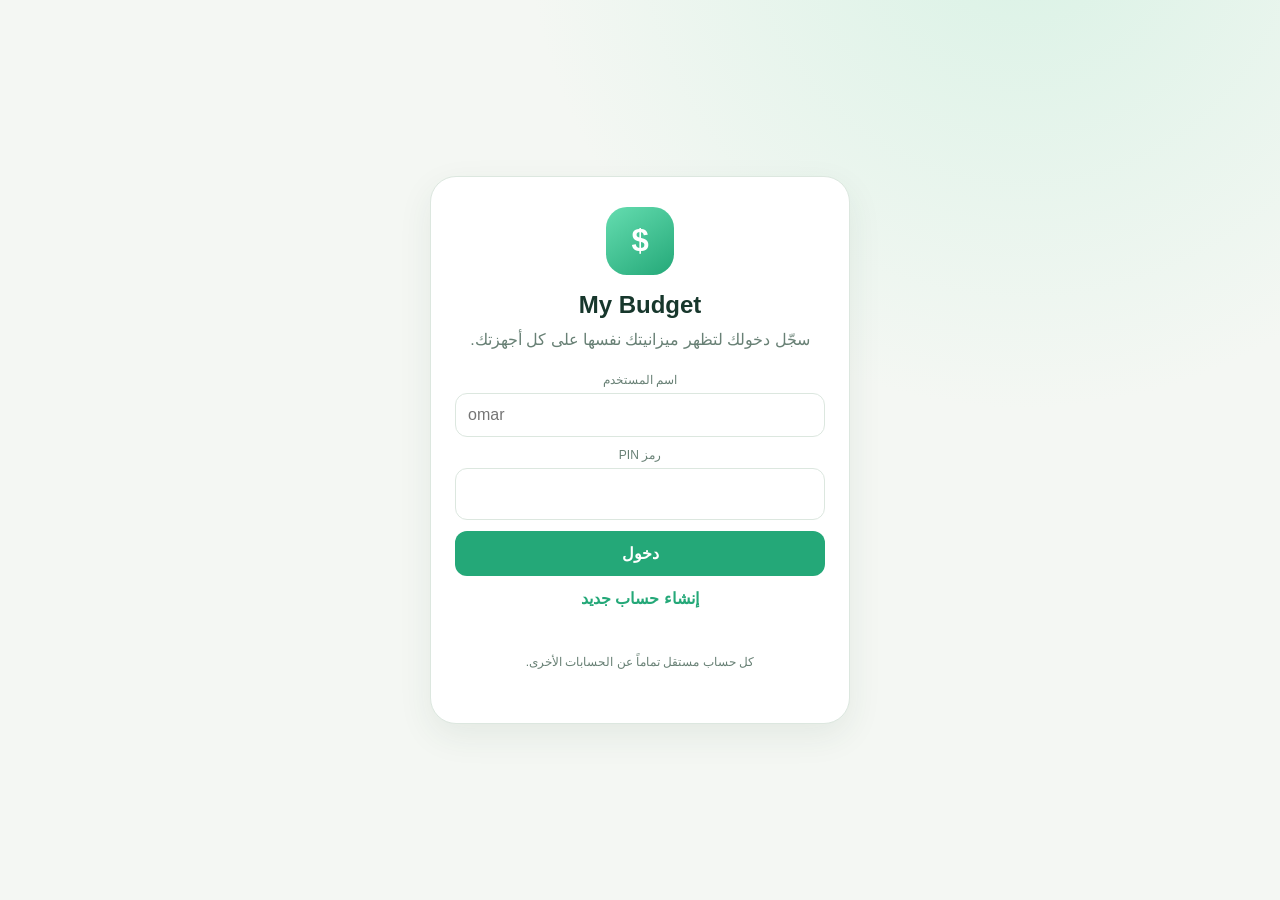
==== index.html @ 09a5b7fc "Add savings transfer category" ====
<!doctype html>
<html lang="ar" dir="rtl">
<head>
  <meta charset="utf-8" />
  <meta name="viewport" content="width=device-width, initial-scale=1, viewport-fit=cover" />
  <meta name="theme-color" content="#f4f7f3" />
  <meta name="apple-mobile-web-app-capable" content="yes" />
  <meta name="apple-mobile-web-app-status-bar-style" content="default" />
  <meta name="apple-mobile-web-app-title" content="My Budget" />
  <link rel="manifest" href="manifest.webmanifest" />
  <link rel="apple-touch-icon" href="icon-192.svg" />
  <title>My Budget — عمر الموات</title>
  <style>
    :root{--bg:#f4f7f3;--panel:#ffffff;--panel2:#f7faf7;--line:#dce7df;--ink:#17372c;--muted:#688075;--mint:#24a878;--gold:#bf8613;--red:#d95b4e;--blue:#397fc5;--shadow:0 12px 34px #244b3914}
    *{box-sizing:border-box} body{margin:0;background:radial-gradient(circle at 80% -10%,#d9f2e5 0,transparent 35%),var(--bg);color:var(--ink);font-family:Arial,"Noto Sans Arabic",sans-serif;min-height:100vh}
    button,input,select{font:inherit} button{cursor:pointer}.del.confirming{background:#d95b4e;color:#fff;border-color:#d95b4e}.shell{max-width:1150px;margin:auto;padding:22px 18px 110px}body.locked .shell{display:none}.access-gate{display:none;min-height:100vh;padding:22px;align-items:center;justify-content:center}.locked .access-gate{display:flex}.gate-card{width:min(420px,100%);text-align:center;background:#fff;border:1px solid var(--line);border-radius:26px;padding:30px 24px;box-shadow:var(--shadow)}.gate-logo{width:68px;height:68px;margin:0 auto 16px;border-radius:21px;background:linear-gradient(145deg,#65ddb0,#24a878);display:grid;place-items:center;color:#fff;font-size:31px;font-weight:900}.gate-card h1{margin:0 0 7px}.gate-card p{color:var(--muted);line-height:1.7;margin:0 0 20px}.pin-input{text-align:center;font-size:22px;letter-spacing:6px;font-weight:900;direction:ltr}.pin-error{min-height:22px;color:var(--red);font-size:13px;margin-top:9px}.auth-switch{border:0;background:transparent;color:var(--mint);font-weight:800;margin-top:12px}.auth-note{font-size:12px!important;margin-top:12px!important}.account-box{display:flex;align-items:center;gap:8px;flex-wrap:wrap;justify-content:flex-end}.account-name{font-size:12px;color:var(--muted)}.account-switch{border:1px solid var(--line);background:#fff;color:var(--muted);border-radius:10px;padding:7px 9px;font-size:11px}.sync-status{font-size:11px;padding:6px 9px;border-radius:99px;background:#eaf5ef;color:#247b59}.sync-status.syncing{color:#996b0d;background:#fff4d8}.sync-status.error{color:var(--red);background:#fff0ee}
    header{display:flex;align-items:center;justify-content:space-between;gap:16px;margin-bottom:22px}.brand{display:flex;align-items:center;gap:12px}.logo{width:48px;height:48px;border-radius:16px;background:linear-gradient(145deg,#65ddb0,#24a878);display:grid;place-items:center;color:#fff;font-weight:900;font-size:23px;box-shadow:0 12px 30px #2ac48235}.brand h1{font-size:22px;margin:0}.brand p{color:var(--muted);margin:4px 0 0;font-size:13px}.month{border:1px solid var(--line);background:#fff;color:var(--ink);padding:10px 13px;border-radius:12px}
    .hero{display:grid;grid-template-columns:1.3fr .7fr;gap:15px;margin-bottom:16px}.card{background:linear-gradient(145deg,#fff,#fbfdfb);border:1px solid var(--line);border-radius:22px;padding:18px;box-shadow:var(--shadow)}
    .balance{padding:24px;position:relative;overflow:hidden}.balance:after{content:"$";position:absolute;left:18px;bottom:-28px;font-size:145px;font-weight:900;color:#1875530a}.eyebrow{color:var(--muted);font-size:13px}.big{font-size:42px;font-weight:900;margin:8px 0 4px;letter-spacing:-1px}.syp{color:var(--mint);font-size:15px}.calc-breakdown{position:relative;z-index:1;margin-top:13px;padding:10px 12px;border-radius:12px;background:#eef8f2;color:#426658;font-size:12px;line-height:1.7}.health{display:flex;gap:8px;margin-top:16px;flex-wrap:wrap}.pill{padding:8px 11px;border:1px solid var(--line);background:#fff;border-radius:99px;color:var(--muted);font-size:13px}.pill strong{color:var(--ink)}
    .daily{display:flex;flex-direction:column;justify-content:space-between;background:linear-gradient(145deg,#eef9f1,#fdfbf2)}.daily .limit{font-size:34px;color:var(--gold);font-weight:900;margin:8px 0}.track{height:10px;border-radius:99px;background:#dfe9e3;overflow:hidden}.fill{height:100%;background:linear-gradient(90deg,var(--mint),#e9b543);width:0;transition:.3s}.hint{color:var(--muted);font-size:13px;line-height:1.7;margin-top:10px}
    .stats{display:grid;grid-template-columns:repeat(3,1fr);gap:14px;margin-bottom:18px}.stat{padding:18px}.stat>span{font-size:13px;color:var(--muted);font-weight:700}.summary-card{min-height:145px}.summary-card.balance-summary{background:linear-gradient(145deg,#e8f8ef,#fff);border-color:#a9ddc5}.money-line{display:flex;align-items:end;justify-content:space-between;gap:12px;margin-top:17px;padding-top:12px;border-top:1px solid var(--line)}.money-line:first-of-type{margin-top:13px;padding-top:0;border-top:0}.money-line small{font-size:12px;color:var(--muted)}.money-line b{font-size:26px;line-height:1}.green{color:var(--mint)}.red{color:var(--red)}.gold{color:var(--gold)}.exchange-fields{display:none}.exchange-mode .exchange-fields{display:grid}.exchange-mode #currencyField,.exchange-mode #categoryField{display:none}
    .tabs{display:flex;gap:7px;overflow:auto;margin:7px 0 14px;padding-bottom:3px}.tab{border:1px solid var(--line);background:transparent;color:var(--muted);padding:10px 15px;border-radius:12px;white-space:nowrap}.tab.active{background:var(--mint);color:#072016;border-color:var(--mint);font-weight:800}.view{display:none}.view.active{display:block}.grid2{display:grid;grid-template-columns:.82fr 1.18fr;gap:15px}.today-grid{display:grid;grid-template-columns:.72fr .82fr 1.25fr;gap:15px;align-items:start}.analysis-card{grid-column:1}.movement-card{grid-column:2}.movements-card{grid-column:3}.section-title{display:flex;align-items:center;justify-content:space-between;margin-bottom:14px}.section-title h2{font-size:17px;margin:0}.section-title small{color:var(--muted)}
    label{display:block;color:var(--muted);font-size:12px;margin:0 0 6px}.field{margin-bottom:11px}.formrow{display:grid;grid-template-columns:1fr 1fr;gap:10px}input,select{width:100%;border:1px solid var(--line);background:#fff;color:var(--ink);border-radius:12px;padding:12px;outline:none}input:focus,select:focus{border-color:var(--mint);box-shadow:0 0 0 3px #24a87818}.primary{width:100%;border:0;background:var(--mint);color:#fff;border-radius:12px;padding:13px;font-weight:900}.secondary{border:1px solid var(--line);background:#fff;color:var(--ink);padding:9px 12px;border-radius:11px}
    .filters{display:grid;grid-template-columns:repeat(2,1fr);gap:8px;margin-bottom:12px;padding:12px;background:#f4f8f5;border:1px solid var(--line);border-radius:14px}.filters input,.filters select{padding:9px;font-size:12px}.filter-wide{grid-column:1/-1}.filter-reset{border:0;background:transparent;color:var(--mint);font-size:12px;font-weight:800;padding:3px}.list{display:flex;flex-direction:column;gap:8px}.tx{display:grid;grid-template-columns:42px 1fr auto;gap:10px;align-items:center;padding:11px;border:1px solid var(--line);background:#f8fbf9;border-radius:14px}.ico{width:40px;height:40px;border-radius:12px;background:#eaf5ef;display:grid;place-items:center;font-size:19px}.tx b{font-size:14px}.tx small{display:block;color:var(--muted);margin-top:4px}.amount{font-weight:900;text-align:left}.tx-actions{display:flex;gap:5px;grid-column:2/4;justify-content:flex-end}.edit,.del{border:1px solid var(--line);background:#fff;color:#587166;border-radius:9px;padding:6px 9px;font-size:12px}.del{color:var(--red)}.empty{color:var(--muted);text-align:center;padding:30px 5px}.category-analysis{display:flex;flex-direction:column;gap:9px}.analysis-row{padding:11px 0;border-bottom:1px solid var(--line)}.analysis-row:last-child{border-bottom:0}.analysis-head{display:flex;align-items:center;justify-content:space-between;gap:8px}.analysis-name{display:flex;align-items:center;gap:7px;font-size:13px;font-weight:800}.analysis-values{display:flex;gap:7px;flex-wrap:wrap;margin-top:7px}.analysis-chip{font-size:11px;border-radius:99px;padding:5px 7px;background:#f0f6f2;color:var(--muted)}.analysis-chip.equivalent{background:#fff5da;color:#956a12}.analysis-bar{height:5px;background:#e6eee9;border-radius:99px;margin-top:8px;overflow:hidden}.analysis-bar span{display:block;height:100%;background:linear-gradient(90deg,var(--mint),#e9b543);border-radius:99px}.analysis-total{font-size:11px;color:var(--muted);margin:0 0 12px;line-height:1.7;background:#f5f9f6;border-radius:11px;padding:9px 10px}.debt-row{padding:14px;border:1px solid var(--line);background:#fbfdfc;border-radius:15px;margin-bottom:9px}.debt-top{display:flex;justify-content:space-between;gap:10px}.debt-row p{color:var(--muted);font-size:12px;margin:7px 0 0}.tag{font-size:11px;padding:5px 8px;border-radius:99px;background:#edf3ef}.tag.in{color:var(--mint)}.tag.out{color:var(--red)}.tag.transfer{color:var(--blue)}.cancel{display:none;margin-top:8px;width:100%}
    .phone{background:linear-gradient(145deg,#fffaf0,#f7fbf8);border-color:#ead8ae}.phone-grid{display:grid;grid-template-columns:repeat(4,1fr);gap:8px;margin:15px 0}.mini{background:#fff;border:1px solid #eee5d2;border-radius:13px;padding:12px}.mini span{color:var(--muted);font-size:11px}.mini b{display:block;margin-top:6px}.range-row{display:grid;grid-template-columns:1fr auto;gap:12px;align-items:center;margin:14px 0}.range-row input{padding:0;accent-color:var(--gold)}.range-val{font-weight:900;color:var(--gold);min-width:55px}.payoff{font-size:20px;font-weight:900;color:var(--mint);margin-top:12px}.settings{display:grid;grid-template-columns:1fr 1fr;gap:15px}.savings-card{grid-column:1/-1;padding:0;overflow:hidden}.savings-card summary{list-style:none;display:flex;align-items:center;justify-content:space-between;gap:14px;padding:18px;cursor:pointer;font-weight:900}.savings-card summary::-webkit-details-marker{display:none}.savings-card summary:after{content:'⌄';color:var(--muted);font-size:18px;transition:.2s}.savings-card[open] summary:after{transform:rotate(180deg)}.savings-summary{display:flex;align-items:center;gap:11px}.savings-lock{width:38px;height:38px;border-radius:12px;background:#edf4ef;display:grid;place-items:center}.savings-body{border-top:1px solid var(--line);padding:18px}.savings-balance{background:linear-gradient(145deg,#fff9e8,#f7fbf8);border:1px solid #ead8ae;border-radius:16px;padding:16px;margin-bottom:14px}.savings-balance span{color:var(--muted);font-size:12px}.savings-balance b{display:block;direction:ltr;text-align:right;font-size:32px;color:var(--gold);margin-top:6px}.savings-message{min-height:20px;font-size:12px;color:var(--muted);margin-top:8px}.savings-history{margin-top:16px}.saving-row{display:grid;grid-template-columns:minmax(0,1fr) auto;align-items:center;gap:10px;border-top:1px solid var(--line);padding:11px 2px}.saving-row:first-child{border-top:0}.saving-row small{display:block;color:var(--muted);margin-top:3px}.saving-side{text-align:left}.saving-actions{display:flex;gap:5px;justify-content:flex-end;margin-top:7px}.saving-actions button{padding:5px 8px}.notice{border:1px solid #e7c66f;background:#fff8df;padding:13px;border-radius:13px;color:#745a17;font-size:13px;line-height:1.7}.toolbar{display:flex;gap:8px;flex-wrap:wrap}.file{position:relative;overflow:hidden}.file input{position:absolute;inset:0;opacity:0;cursor:pointer}.footer-note{text-align:center;color:#70877d;font-size:12px;margin-top:30px}
    .summary-equivalent{margin-top:13px;padding-top:10px;border-top:1px dashed var(--line);font-size:12px;color:var(--muted)}.opening-note{font-size:11px;color:var(--muted);margin-top:7px;line-height:1.5}.header-actions{display:flex;align-items:center;gap:7px;flex-wrap:wrap;justify-content:flex-end}.pdf-button{border:1px solid #b9daca;background:#eff9f3;color:#267756;border-radius:11px;padding:9px 11px;font-size:12px;font-weight:800}.label-row{display:flex;align-items:center;justify-content:space-between;gap:8px;margin-bottom:6px}.label-row label{margin:0}.add-category{border:0;background:transparent;color:var(--mint);font-size:11px;font-weight:800;padding:0}.analysis-toggle{display:none;border:0;background:transparent;color:var(--mint);font-weight:800}.donut-wrap{display:grid;grid-template-columns:116px 1fr;gap:13px;align-items:center;margin-bottom:13px}.donut{width:116px;height:116px;border-radius:50%;position:relative;background:#e6eee9}.donut:after{content:'';position:absolute;inset:21px;border-radius:50%;background:#fff}.donut-center{position:absolute;inset:0;z-index:1;display:grid;place-content:center;text-align:center;font-size:11px;color:var(--muted)}.donut-center b{font-size:20px;color:var(--ink)}.chart-legend{display:flex;flex-direction:column;gap:6px}.legend-row{display:flex;align-items:center;justify-content:space-between;gap:6px;font-size:10px;color:var(--muted)}.legend-name{display:flex;align-items:center;gap:5px;min-width:0}.legend-dot{width:8px;height:8px;border-radius:50%;flex:0 0 auto}.comparison{border-top:1px solid var(--line);margin-top:12px;padding-top:12px}.comparison h3{font-size:13px;margin:0 0 8px}.comparison-main{font-size:12px;padding:9px;border-radius:10px;background:#f5f9f6;line-height:1.6}.comparison-list{font-size:11px;color:var(--muted);margin-top:7px;line-height:1.8}.analysis-row[data-category]{cursor:pointer;border-radius:10px;padding-inline:5px}.analysis-row[data-category]:hover{background:#f3f8f5}.debt-progress{height:6px;background:#e7eee9;border-radius:99px;margin:10px 0;overflow:hidden}.debt-progress span{display:block;height:100%;background:var(--mint)}.debt-stats{display:grid;grid-template-columns:repeat(3,1fr);gap:6px;margin-top:9px}.debt-stat{background:#f4f8f5;border-radius:9px;padding:8px;font-size:10px;color:var(--muted)}.debt-stat b{display:block;font-size:12px;color:var(--ink);margin-top:3px}.payment-history{margin-top:9px;padding-top:8px;border-top:1px dashed var(--line)}.payment-row{display:flex;align-items:center;justify-content:space-between;gap:8px;font-size:11px;padding:5px 0}.payment-actions{display:flex;gap:4px}.payment-actions button{padding:3px 6px;font-size:10px}.modal{position:fixed;inset:0;background:#132a2180;z-index:20;display:grid;place-items:center;padding:18px}.modal.hidden{display:none}.modal-card{width:min(430px,100%);background:#fff;border-radius:20px;padding:20px;box-shadow:0 24px 80px #0003}.modal-card h2{margin:0 0 15px;font-size:18px}.print-report{display:none}
    .year-head{display:flex;align-items:center;justify-content:space-between;gap:12px;margin-bottom:14px}.year-head h2{margin:0;font-size:19px}.year-select{width:auto;min-width:110px}.year-kpis{display:grid;grid-template-columns:repeat(4,1fr);gap:11px;margin-bottom:15px}.year-kpi{padding:15px}.year-kpi span{font-size:11px;color:var(--muted)}.year-kpi b{display:block;font-size:21px;margin-top:7px}.year-chart{display:grid;grid-template-columns:repeat(12,minmax(38px,1fr));gap:7px;align-items:end;height:205px;padding:18px 10px 8px;border:1px solid var(--line);border-radius:16px;background:#f8fbf9;overflow-x:auto}.year-bar{height:100%;min-width:38px;display:flex;flex-direction:column;justify-content:flex-end;align-items:center;gap:5px}.year-columns{height:148px;display:flex;align-items:flex-end;justify-content:center;gap:3px}.year-column{width:10px;min-height:2px;border-radius:5px 5px 2px 2px}.year-column.income{background:var(--mint)}.year-column.expense{background:var(--red)}.year-bar small{font-size:9px;color:var(--muted);white-space:nowrap}.year-legend{display:flex;gap:14px;align-items:center;justify-content:flex-end;margin:9px 0 16px;font-size:11px;color:var(--muted)}.year-table-wrap{overflow:auto}.year-table{width:100%;border-collapse:separate;border-spacing:0 7px;min-width:760px}.year-table th{font-size:11px;color:var(--muted);font-weight:700;padding:4px 10px;text-align:right}.year-table td{padding:11px 10px;background:#f8fbf9;border-top:1px solid var(--line);border-bottom:1px solid var(--line);font-size:12px}.year-table td:first-child{border-right:1px solid var(--line);border-radius:0 11px 11px 0;font-weight:900}.year-table td:last-child{border-left:1px solid var(--line);border-radius:11px 0 0 11px}.year-row{cursor:pointer}.year-row:hover td{background:#eef8f2}.year-money{display:block;white-space:nowrap}.year-money small{color:var(--muted)}.import-status{font-size:11px;color:var(--muted);margin-top:9px;line-height:1.6}.category-manager{grid-column:1/-1}.category-tools{display:grid;grid-template-columns:.72fr 1.28fr;gap:12px}.category-create-card,.category-rename-card{border:1px solid var(--line);background:#f8fbf9;border-radius:16px;padding:14px}.category-create-card{display:flex;align-items:center;gap:11px;text-align:right;color:var(--ink);width:100%}.category-create-card:hover{border-color:#9ed5bd;background:#eef9f3}.category-create-icon{width:42px;height:42px;border-radius:13px;background:#dff5e9;color:var(--mint);display:grid;place-items:center;font-size:24px;font-weight:900;flex:0 0 auto}.category-create-card b,.category-rename-card b{display:block;font-size:14px}.category-create-card small,.category-rename-card small{display:block;color:var(--muted);font-size:11px;margin-top:4px}.category-rename-controls{display:grid;grid-template-columns:1fr auto;gap:8px;margin-top:10px}.category-rename-controls select{min-width:0}.category-rename-controls button{white-space:nowrap}.category-modal-card{width:min(390px,100%)}.modal-title-row{display:flex;align-items:center;justify-content:space-between;gap:10px}.modal-title-row h2{margin:0}.modal-close{width:34px;height:34px;border:0;border-radius:10px;background:#f0f5f2;color:var(--muted);font-size:21px;line-height:1}.modal-actions{display:grid;grid-template-columns:1fr 1fr;gap:8px;margin-top:12px}.modal-actions .secondary{padding:12px}.category-modal-message{min-height:20px;color:var(--red);font-size:12px;margin-top:7px}
    @media(max-width:1050px){.today-grid{grid-template-columns:.8fr 1.2fr}.analysis-card{grid-column:1}.movement-card{grid-column:1}.movements-card{grid-column:2;grid-row:1/span 2}}@media(max-width:900px){.stats{grid-template-columns:1fr 1fr}.balance-summary{grid-column:span 2}}@media(max-width:760px){.shell{padding:15px 12px 105px}.stats,.hero,.grid2,.settings,.today-grid{grid-template-columns:1fr}.analysis-card,.movement-card,.movements-card{grid-column:auto;grid-row:auto}.movement-card{order:1}.movements-card{order:2}.analysis-card{order:3}.balance-summary{grid-column:auto}.big{font-size:36px}.phone-grid{grid-template-columns:1fr 1fr}header{align-items:flex-start}.month{max-width:125px}.card{border-radius:18px}.analysis-toggle{display:block}.analysis-card.collapsed .analysis-content{display:none}.donut-wrap{grid-template-columns:104px 1fr}.donut{width:104px;height:104px}.header-actions{max-width:170px}.debt-stats{grid-template-columns:1fr 1fr 1fr}}
    @media(max-width:760px){.year-kpis{grid-template-columns:1fr 1fr}.year-chart{justify-content:start}.year-head{align-items:flex-start}.category-tools{grid-template-columns:1fr}.category-rename-controls{grid-template-columns:1fr}.category-rename-controls button{width:100%}}
    @media print{body{background:#fff}.access-gate,.shell,.modal{display:none!important}.print-report{display:block!important;direction:rtl;font-family:Arial,"Noto Sans Arabic",sans-serif;color:#17372c;padding:18px}.print-report h1{margin:0 0 6px}.print-report h2{font-size:17px;margin:20px 0 8px;border-bottom:1px solid #ccd9d1;padding-bottom:6px}.print-grid{display:grid;grid-template-columns:repeat(3,1fr);gap:8px}.print-box{border:1px solid #ccd9d1;border-radius:9px;padding:10px}.print-box small{color:#688075}.print-box b{display:block;margin-top:6px;font-size:17px}.print-table{width:100%;border-collapse:collapse;font-size:11px}.print-table th,.print-table td{border:1px solid #ccd9d1;padding:6px;text-align:right}.print-table th{background:#eef5f0}.print-note{font-size:10px;color:#688075;margin-top:15px}}
  </style>
</head>
<body class="locked">
<section class="access-gate" aria-label="تسجيل الدخول"><div class="gate-card"><div class="gate-logo">$</div><h1>My Budget</h1><p id="authIntro">سجّل دخولك لتظهر ميزانيتك نفسها على كل أجهزتك.</p><form id="accessForm"><div class="field"><label for="accessUsername">اسم المستخدم</label><input id="accessUsername" dir="ltr" autocomplete="username" minlength="3" maxlength="32" placeholder="omar" required /></div><div class="field"><label for="accessPin">رمز PIN</label><input id="accessPin" class="pin-input" type="password" inputmode="numeric" pattern="[0-9]*" minlength="6" maxlength="12" autocomplete="current-password" required /></div><button id="authSubmit" class="primary">دخول</button><button id="authSwitch" class="auth-switch" type="button">إنشاء حساب جديد</button><div id="pinError" class="pin-error"></div><p class="auth-note">كل حساب مستقل تماماً عن الحسابات الأخرى.</p></form></div></section>
<main class="shell">
  <header><div class="brand"><div class="logo">$</div><div><h1>My Budget</h1><p>الدخل، المصروف، والرصيد</p></div></div><div class="header-actions"><div><div id="accountName" class="account-name"></div><div id="syncStatus" class="sync-status">متزامن</div></div><button id="printReport" class="pdf-button" type="button">تقرير PDF</button><button id="switchAccount" class="account-switch" type="button">تبديل الحساب</button><input id="monthPick" class="month" type="month" /></div></header>
  <section class="stats">
    <div class="card stat summary-card"><span>الدخل</span><div class="money-line"><small>دولار</small><b class="green" id="incomeUsd">$0</b></div><div class="money-line"><small>ليرة سورية</small><b class="green" id="incomeSyp">0 ل.س</b></div><div class="summary-equivalent" id="incomeEquivalent">الإجمالي ≈ $0</div></div>
    <div class="card stat summary-card"><span>المصروف</span><div class="money-line"><small>دولار</small><b class="red" id="expenseUsd">$0</b></div><div class="money-line"><small>ليرة سورية</small><b class="red" id="expenseSyp">0 ل.س</b></div><div class="summary-equivalent" id="expenseEquivalent">المصروف الفعلي ≈ $0</div></div>
    <div class="card stat summary-card balance-summary"><span>الرصيد الحالي</span><div class="money-line"><small>دولار</small><b id="balanceUsd">$0</b></div><div class="money-line"><small>ليرة سورية</small><b id="balanceSyp">0 ل.س</b></div><div class="summary-equivalent" id="balanceEquivalent">القيمة الإجمالية ≈ $0</div><div class="opening-note" id="openingBalanceNote"></div></div>
  </section>
  <nav class="tabs"><button class="tab active" data-view="today">الحركات المالية</button><button class="tab" data-view="yearly">الملخص السنوي</button><button class="tab" data-view="debts">الذمم المالية</button><button class="tab" data-view="settings">الإعدادات والنسخ</button></nav>

  <section id="today" class="view active"><div class="today-grid">
    <aside class="card analysis-card"><div class="section-title"><h2>تحليل المصروف</h2><button id="analysisToggle" class="analysis-toggle" type="button">طي التحليل</button></div><div class="analysis-content"><p class="analysis-total" id="analysisSummary">مصروف الشهر المحدد موزع حسب التصنيف.</p><div class="donut-wrap"><div id="incomeDonut" class="donut"><div class="donut-center"><b id="spentPercent">0%</b><span>من دخل الشهر</span></div></div><div id="chartLegend" class="chart-legend"></div></div><div id="categoryAnalysis" class="category-analysis"></div><div id="monthComparison" class="comparison"></div></div></aside>
    <div class="card movement-card"><div class="section-title"><h2 id="movementTitle">تسجيل حركة مالية</h2><small>مصروف، دخل، أو تحويل</small></div>
      <form id="expenseForm"><div class="formrow"><div class="field"><label>نوع الحركة</label><select id="expKind"><option value="expense">مصروف</option><option value="income">دخل</option><option value="exchange">تحويل عملة</option></select></div><div class="field"><label id="amountLabel">المبلغ</label><input id="expAmount" type="number" min="0" step="0.01" required placeholder="مثال: 500" /></div></div>
      <div class="formrow"><div class="field" id="currencyField"><label>العملة</label><select id="expCurrency"><option value="SYP">ليرة سورية</option><option value="USD">دولار أمريكي</option></select></div><div class="field" id="categoryField"><div class="label-row"><label>التصنيف</label><button id="addCategory" class="add-category" type="button">+ تصنيف جديد</button></div><select id="expCategory"></select></div></div>
      <div class="formrow exchange-fields"><div class="field"><label>اتجاه التحويل</label><select id="exchangeDirection"><option value="usd_to_syp">دولار إلى ليرة سورية</option><option value="syp_to_usd">ليرة سورية إلى دولار</option></select></div><div class="field"><label>سعر صرف الدولار</label><input id="exchangeRate" type="number" min="1" step="0.01" value="139" /></div></div>
      <div class="field exchange-fields"><label id="exchangeResultLabel">ستستلم بالليرة السورية</label><input id="exchangeResult" readonly value="0 ل.س" /></div>
      <div class="field"><label>الوصف</label><input id="expDesc" placeholder="فطور، تكسي، راتب، تحويل..." /></div><div class="field"><label>التاريخ</label><input id="expDate" type="date" required /></div><button id="movementSubmit" class="primary">+ إضافة الحركة</button><button id="movementCancel" type="button" class="secondary cancel">إلغاء التعديل</button></form>
    </div>
    <div class="card movements-card"><div class="section-title"><h2>آخر الحركات</h2><small id="txCount">0 حركة</small></div><div class="filters"><select id="txKindFilter"><option value="all">كل الأنواع</option><option value="expense">المصروف فقط</option><option value="income">الدخل فقط</option><option value="exchange">التحويلات فقط</option></select><select id="txCurrencyFilter"><option value="all">كل العملات</option><option value="USD">دولار</option><option value="SYP">ليرة سورية</option></select><select id="txCategoryFilter" class="filter-wide"><option value="all">كل التصنيفات</option></select><input id="txSearch" class="filter-wide" type="search" placeholder="بحث في الوصف..." /><button id="txFilterReset" class="filter-reset filter-wide" type="button">مسح الفلاتر</button></div><div id="expenseList" class="list"></div></div>
  </div></section>

  <section id="yearly" class="view"><div class="card"><div class="year-head"><div><h2>الملخص السنوي</h2><p class="hint" style="margin:5px 0 0">الأرقام الكبيرة هي مجموع السنة بالمكافئ بالدولار. الادخار مفصول عن المصروف.</p></div><select id="yearPick" class="year-select" aria-label="السنة"></select></div><div class="year-kpis"><div class="card year-kpi"><span>دخل السنة • مكافئ بالدولار</span><b id="yearIncome" class="green">$0</b></div><div class="card year-kpi"><span>مصروف السنة • مكافئ بالدولار</span><b id="yearExpense" class="red">$0</b></div><div class="card year-kpi"><span>المضاف إلى الادخار</span><b id="yearSavings" class="gold">$0</b></div><div class="card year-kpi"><span>المتبقي قبل الادخار</span><b id="yearNet">$0</b></div></div><div id="yearChart" class="year-chart"></div><div class="year-legend"><span><i class="legend-dot" style="display:inline-block;background:var(--mint)"></i> الأخضر: الدخل</span><span><i class="legend-dot" style="display:inline-block;background:var(--red)"></i> الأحمر: المصروف</span></div><div class="year-table-wrap"><table class="year-table"><thead><tr><th>Month</th><th>الدخل</th><th>المصروف</th><th>الادخار</th><th>المتبقي قبل الادخار</th></tr></thead><tbody id="yearRows"></tbody></table></div><p class="hint">بكل خانة: الدولار بالسطر الأول والليرة بالسطر الثاني. اضغط على أي شهر لفتح حركاته. السجل المستورد للتحليل فقط ولا يغيّر رصيدك الحالي.</p></div></section>

  <section id="debts" class="view"><div class="grid2">
    <div class="card"><div class="section-title"><h2 id="debtTitle">إضافة ذمة مالية</h2></div><form id="debtForm">
      <div class="field"><label>الاسم</label><input id="debtName" required placeholder="مثال: صديق الآيفون أو عبادة مولوي" /></div><div class="formrow"><div class="field"><label>المبلغ الأصلي</label><input id="debtAmount" type="number" min="0.01" step="0.01" required /></div><div class="field"><label>العملة</label><select id="debtCurrency"><option value="SYP">ليرة سورية</option><option value="USD">دولار أمريكي</option></select></div></div><div class="field"><label>نوع الذمة</label><select id="debtType"><option value="out">التزام مستحق عليك</option><option value="in">مبلغ مستحق لك</option></select></div><div class="field"><label>ملاحظة</label><input id="debtNote" placeholder="فاتورة أو سلفة أو ثمن جهاز" /></div><button id="debtSubmit" class="primary">+ حفظ الذمة</button><button id="debtCancel" type="button" class="secondary cancel">إلغاء التعديل</button></form></div>
    <div class="card"><div class="section-title"><h2>سجل الذمم المالية</h2><small>حدّث الحالة عند التحصيل أو السداد</small></div><div id="debtList"></div></div>
  </div></section>

  <section id="settings" class="view"><div class="settings">
    <div class="card"><div class="section-title"><h2>إعدادات العملة</h2></div><form id="settingsForm"><div class="field"><label>سعر الدولار الافتراضي للتحويل</label><input id="rate" type="number" value="139" /></div><button class="primary">حفظ السعر</button></form></div>
    <div class="card"><div class="section-title"><h2>الحساب والنسخة الاحتياطية</h2></div><p class="hint">تُزامن بياناتك تلقائياً بين أجهزتك. ويمكنك أيضاً تنزيل نسخة احتياطية يدوية.</p><div class="toolbar"><button id="exportBtn" class="secondary">تنزيل نسخة</button><label class="secondary file">استيراد ودمج نسخة<input id="importFile" type="file" accept="application/json" /></label><button id="resetFreshData" class="secondary" type="button">إعادة بناء الحركات من الشيت</button><button id="importSheetHistory" class="secondary" type="button" hidden>استيراد سجل الشيت السابق</button><button id="demoReset" class="secondary">بدء ميزانية فارغة</button><button id="lockApp" class="secondary">تسجيل الخروج / تبديل الحساب</button></div><div id="sheetImportStatus" class="import-status"></div></div>
    <div class="card category-manager"><div class="section-title"><h2>إدارة التصنيفات</h2><small>إضافة أو تعديل</small></div><div class="category-tools"><button id="categoryCreate" class="category-create-card" type="button"><span class="category-create-icon">+</span><span><b>إضافة تصنيف جديد</b><small>مثال: صحة وأدوية</small></span></button><div class="category-rename-card"><b>تعديل اسم تصنيف</b><small>اختر التصنيف ثم اضغط تعديل</small><div class="category-rename-controls"><select id="categoryManageSelect" aria-label="التصنيف الحالي"></select><button id="categoryRename" class="secondary" type="button">تعديل الاسم</button></div></div></div><div id="categoryManageMessage" class="import-status">تعديل الاسم يحدّث الحركات القديمة تلقائياً.</div></div>
    <details class="card savings-card"><summary><span class="savings-summary"><span class="savings-lock">🔒</span><span>صندوق الادخار</span></span></summary><div class="savings-body"><div class="savings-balance"><span>الرصيد المدخر</span><b id="savingsBalance">$0</b></div><p class="hint">هذا الصندوق مستقل تماماً. عملياته لا تغيّر الرصيد الحالي ولا الدخل ولا المصروف.</p><form id="manualSavingsForm"><div class="formrow"><div class="field"><label for="manualSavingsType">نوع العملية</label><select id="manualSavingsType"><option value="deposit">إيداع في الصندوق</option><option value="withdraw">سحب من الصندوق</option></select></div><div class="field"><label for="manualSavingsAmount">المبلغ بالدولار</label><input id="manualSavingsAmount" type="number" min="0.01" step="0.01" placeholder="مثال: 50" required /></div></div><div class="formrow"><div class="field"><label for="manualSavingsDate">التاريخ</label><input id="manualSavingsDate" type="date" required /></div><div class="field"><label id="manualSavingsNoteLabel" for="manualSavingsNote">مصدر المبلغ</label><input id="manualSavingsNote" maxlength="120" placeholder="مثال: من راتب شهر 10" required /></div></div><button id="manualSavingsSubmit" class="primary" type="submit">+ إيداع في الصندوق</button><button id="manualSavingsCancel" class="secondary cancel" type="button">إلغاء التعديل</button><div id="manualSavingsMessage" class="savings-message"></div></form><div class="savings-history"><div class="section-title"><h2>سجل عمليات الصندوق</h2><small>إيداع وسحب، مع إمكانية التعديل أو الحذف</small></div><div id="manualSavingsHistory"></div></div><div hidden aria-hidden="true"><form id="savingsForm"><select id="savingsAction"><option value="opening">رصيد</option></select><input id="savingsAmount" type="number" /><label id="savingsNoteLabel" for="savingsNote">ملاحظة</label><input id="savingsNote" /><input id="savingsDate" type="date" /><button id="savingsSubmit" type="submit">حفظ</button><button id="savingsCancel" type="button">إلغاء</button><div id="savingsMessage"></div></form><div id="savingsHistory"></div></div></div></details>
  </div></section>
  <div class="footer-note">My Budget — عمر الموات</div>
</main>
<div id="paymentModal" class="modal hidden"><div class="modal-card"><h2 id="paymentModalTitle">تسجيل دفعة</h2><form id="paymentForm"><input id="paymentDebtId" type="hidden" /><input id="paymentId" type="hidden" /><div class="formrow"><div class="field"><label>المبلغ</label><input id="paymentAmount" type="number" min="0.01" step="0.01" required /></div><div class="field"><label>التاريخ</label><input id="paymentDate" type="date" required /></div></div><div class="field"><label>ملاحظة</label><input id="paymentNote" placeholder="مثال: دفعة أولى" /></div><button class="primary" type="submit">حفظ الدفعة</button><button id="paymentCancel" class="secondary cancel" style="display:block" type="button">إلغاء</button></form></div></div>
<div id="categoryModal" class="modal hidden"><div class="modal-card category-modal-card"><div class="modal-title-row"><h2 id="categoryModalTitle">إضافة تصنيف جديد</h2><button id="categoryModalClose" class="modal-close" type="button" aria-label="إغلاق">×</button></div><p id="categoryModalHint" class="hint">اكتب اسماً واضحاً وقصيراً.</p><form id="categoryForm"><div class="field"><label for="categoryModalName">اسم التصنيف</label><input id="categoryModalName" maxlength="40" autocomplete="off" placeholder="مثال: صحة وأدوية" required /></div><div id="categoryModalMessage" class="category-modal-message"></div><div class="modal-actions"><button id="categoryModalCancel" class="secondary" type="button">إلغاء</button><button id="categoryModalSave" class="primary" type="submit">حفظ التصنيف</button></div></form></div></div>
<section id="printReportView" class="print-report"></section>
<script src="sheet-history-v25.js"></script>
<script>
const LEGACY_KEY='omar-budget-v1',AUTH_KEY='my-budget-auth-v1',LEGACY_OWNER_KEY='my-budget-legacy-owner';
const SHEET_HISTORY=[{"id":"sheet-h-1-4-iu","kind":"income","amount":100,"currency":"USD","category":"دخل إضافي","desc":"من اهلي","date":"2026-04-29","source":"sheet-history"},{"id":"sheet-h-1-4-xu","kind":"expense","amount":100,"currency":"USD","category":"تحويل عملة","desc":"تم التحويل بسعر: 13300","date":"2026-04-29","source":"sheet-history","transferId":"sheet-h-1-4-x"},{"id":"sheet-h-1-4-xs","kind":"income","amount":1330000,"currency":"SYP","category":"تحويل عملة","desc":"تم التحويل بسعر: 13300","date":"2026-04-29","source":"sheet-history","transferId":"sheet-h-1-4-x"},{"id":"sheet-h-1-5-es","kind":"expense","amount":190000,"currency":"SYP","category":"مصاريف الجدة","desc":"فواتير ارضي ونت بيتي وبيت ستي","date":"2026-04-29","source":"sheet-history"},{"id":"sheet-h-1-6-es","kind":"expense","amount":70000,"currency":"SYP","category":"فواتير الهاتف","desc":"فواتير موبايل","date":"2026-04-28","source":"sheet-history"},{"id":"sheet-h-1-7-es","kind":"expense","amount":65000,"currency":"SYP","category":"طعام","desc":"غداء الثلاثاء","date":"2026-04-29","source":"sheet-history"},{"id":"sheet-h-1-8-is","kind":"income","amount":200000,"currency":"SYP","category":"دخل من المرضى","desc":"من مروان السقطي","date":"2026-04-30","source":"sheet-history"},{"id":"sheet-h-1-8-es","kind":"expense","amount":80000,"currency":"SYP","category":"طعام","desc":"غداء الاربعاء","date":"2026-04-30","source":"sheet-history"},{"id":"sheet-h-1-9-es","kind":"expense","amount":60000,"currency":"SYP","category":"طعام","desc":"غداء الخميس","date":"2026-05-01","source":"sheet-history"},{"id":"sheet-h-1-10-es","kind":"expense","amount":100000,"currency":"SYP","category":"مصاريف الجدة","desc":"اغراض لستي الجمعة","date":"2026-05-02","source":"sheet-history"},{"id":"sheet-h-1-11-es","kind":"expense","amount":70000,"currency":"SYP","category":"طعام","desc":"غداء السبت","date":"2026-05-03","source":"sheet-history"},{"id":"sheet-h-1-12-es","kind":"expense","amount":95000,"currency":"SYP","category":"طعام","desc":"غداء الاحد","date":"2026-05-04","source":"sheet-history"},{"id":"sheet-h-1-13-es","kind":"expense","amount":75000,"currency":"SYP","category":"المنزل","desc":"منظفات","date":"2026-05-05","source":"sheet-history"},{"id":"sheet-h-1-14-es","kind":"expense","amount":85000,"currency":"SYP","category":"طعام","desc":"غداء الثلاثاء","date":"2026-05-06","source":"sheet-history"},{"id":"sheet-h-1-15-es","kind":"expense","amount":30000,"currency":"SYP","category":"طعام","desc":"فطور الاربعاء","date":"2026-05-06","source":"sheet-history"},{"id":"sheet-h-1-16-es","kind":"expense","amount":55000,"currency":"SYP","category":"طعام","desc":"غداء الاربعاء","date":"2026-05-07","source":"sheet-history"},{"id":"sheet-h-1-17-es","kind":"expense","amount":55000,"currency":"SYP","category":"طعام","desc":"غداء الخميس","date":"2026-05-07","source":"sheet-history"},{"id":"sheet-h-1-18-es","kind":"expense","amount":40000,"currency":"SYP","category":"مواصلات العمل","desc":"مواصلات الخميس","date":"2026-05-08","source":"sheet-history"},{"id":"sheet-h-1-19-es","kind":"expense","amount":50000,"currency":"SYP","category":"طعام","desc":"غداء الجمعة","date":"2026-05-09","source":"sheet-history"},{"id":"sheet-h-1-20-es","kind":"expense","amount":30000,"currency":"SYP","category":"طعام","desc":"فطور السبت","date":"2026-05-10","source":"sheet-history"},{"id":"sheet-h-1-21-es","kind":"expense","amount":40000,"currency":"SYP","category":"طعام","desc":"فطور الاحد","date":"2026-05-11","source":"sheet-history"},{"id":"sheet-h-1-22-iu","kind":"income","amount":100,"currency":"USD","category":"دخل إضافي","desc":"من اهلي","date":"2026-05-12","source":"sheet-history"},{"id":"sheet-h-1-22-es","kind":"expense","amount":30000,"currency":"SYP","category":"طعام","desc":"فطور الاثنين","date":"2026-05-12","source":"sheet-history"},{"id":"sheet-h-1-23-xu","kind":"expense","amount":100,"currency":"USD","category":"تحويل عملة","desc":"تم التحويل بسعر: 13300","date":"2026-05-13","source":"sheet-history","transferId":"sheet-h-1-23-x"},{"id":"sheet-h-1-23-xs","kind":"income","amount":1330000,"currency":"SYP","category":"تحويل عملة","desc":"تم التحويل بسعر: 13300","date":"2026-05-13","source":"sheet-history","transferId":"sheet-h-1-23-x"},{"id":"sheet-h-1-24-es","kind":"expense","amount":135000,"currency":"SYP","category":"دعوي","desc":"اغراض خدمات موعد عاصم","date":"2026-05-13","source":"sheet-history"},{"id":"sheet-h-1-25-es","kind":"expense","amount":700000,"currency":"SYP","category":"ملابس","desc":"ملابس - بنطلون وقميص وكنزة","date":"2026-05-13","source":"sheet-history"},{"id":"sheet-h-1-26-es","kind":"expense","amount":30000,"currency":"SYP","category":"طعام","desc":"فطور الاربعاء","date":"2026-05-14","source":"sheet-history"},{"id":"sheet-h-1-27-es","kind":"expense","amount":70000,"currency":"SYP","category":"طعام","desc":"غداء الاربعاء","date":"2026-05-14","source":"sheet-history"},{"id":"sheet-h-1-28-es","kind":"expense","amount":80000,"currency":"SYP","category":"طعام","desc":"غداء الخميس","date":"2026-05-15","source":"sheet-history"},{"id":"sheet-h-1-29-es","kind":"expense","amount":200000,"currency":"SYP","category":"ملابس","desc":"كنزة جديدة","date":"2026-05-16","source":"sheet-history"},{"id":"sheet-h-1-30-es","kind":"expense","amount":70000,"currency":"SYP","category":"مصروف شخصي","desc":"حلاقة","date":"2026-05-23","source":"sheet-history"},{"id":"sheet-h-1-31-es","kind":"expense","amount":10000,"currency":"SYP","category":"مواصلات العمل","desc":"مواصلات السبت","date":"2026-05-16","source":"sheet-history"},{"id":"sheet-h-1-32-es","kind":"expense","amount":25000,"currency":"SYP","category":"طعام","desc":"فطور السبت","date":"2026-05-17","source":"sheet-history"},{"id":"sheet-h-1-33-es","kind":"expense","amount":60000,"currency":"SYP","category":"طعام","desc":"غدا السبت","date":"2026-05-17","source":"sheet-history"},{"id":"sheet-h-1-34-es","kind":"expense","amount":30000,"currency":"SYP","category":"طعام","desc":"فطور الاحد","date":"2026-05-18","source":"sheet-history"},{"id":"sheet-h-1-35-es","kind":"expense","amount":45000,"currency":"SYP","category":"طعام","desc":"غدا الاحد","date":"2026-05-18","source":"sheet-history"},{"id":"sheet-h-1-36-es","kind":"expense","amount":30000,"currency":"SYP","category":"مواصلات شخصية","desc":"مواصلات","date":"2026-05-18","source":"sheet-history"},{"id":"sheet-h-1-37-es","kind":"expense","amount":16000,"currency":"SYP","category":"مصروف شخصي","desc":"اسبريسو","date":"2026-05-18","source":"sheet-history"},{"id":"sheet-h-1-38-es","kind":"expense","amount":18050,"currency":"SYP","category":"مصروف شخصي","desc":"تشكيلة","date":"2026-05-19","source":"sheet-history"},{"id":"sheet-h-1-39-es","kind":"expense","amount":45000,"currency":"SYP","category":"طعام","desc":"غدا الاثنين","date":"2026-05-19","source":"sheet-history"},{"id":"sheet-h-1-40-es","kind":"expense","amount":25000,"currency":"SYP","category":"مواصلات شخصية","desc":"مواصلات","date":"2026-05-20","source":"sheet-history"},{"id":"sheet-h-1-41-es","kind":"expense","amount":45000,"currency":"SYP","category":"طعام","desc":"غداء الثلاثاء","date":"2026-05-20","source":"sheet-history"},{"id":"sheet-h-1-42-es","kind":"expense","amount":15000,"currency":"SYP","category":"مواصلات العمل","desc":"مواصلات","date":"2026-05-21","source":"sheet-history"},{"id":"sheet-h-1-43-es","kind":"expense","amount":50000,"currency":"SYP","category":"طعام","desc":"غداء الاربعاء","date":"2026-05-21","source":"sheet-history"},{"id":"sheet-h-1-44-es","kind":"expense","amount":60000,"currency":"SYP","category":"طعام","desc":"غداء الخميس","date":"2026-05-22","source":"sheet-history"},{"id":"sheet-h-1-45-es","kind":"expense","amount":29900,"currency":"SYP","category":"مصروف شخصي","desc":"نقرشات","date":"2026-05-23","source":"sheet-history"},{"id":"sheet-h-1-46-is","kind":"income","amount":700000,"currency":"SYP","category":"دخل من المرضى","desc":"حصتي من مبيعات العيادة","date":"2026-05-23","source":"sheet-history"},{"id":"sheet-h-1-46-es","kind":"expense","amount":50000,"currency":"SYP","category":"مواصلات شخصية","desc":"مواصلات","date":"2026-05-23","source":"sheet-history"},{"id":"sheet-h-1-47-es","kind":"expense","amount":60000,"currency":"SYP","category":"فواتير الهاتف","desc":"وحدات لمعاذ مولوي","date":"2026-05-23","source":"sheet-history"},{"id":"sheet-h-1-48-es","kind":"expense","amount":200000,"currency":"SYP","category":"دعوي","desc":"اكل كامب لرمضان","date":"2026-05-23","source":"sheet-history"},{"id":"sheet-h-1-49-es","kind":"expense","amount":15000,"currency":"SYP","category":"مصروف شخصي","desc":"نقرشات الاحد","date":"2026-05-23","source":"sheet-history"},{"id":"sheet-h-1-50-iu","kind":"income","amount":100,"currency":"USD","category":"دخل إضافي","desc":"من انس بيطار","date":"2026-05-23","source":"sheet-history"},{"id":"sheet-h-1-50-eu","kind":"expense","amount":50,"currency":"USD","category":"مصروف شخصي","desc":"نقوط عاصم","date":"2026-05-23","source":"sheet-history"},{"id":"sheet-h-1-50-es","kind":"expense","amount":50,"currency":"SYP","category":"مصروف شخصي","desc":"نقوط عاصم","date":"2026-05-23","source":"sheet-history"},{"id":"sheet-h-1-51-iu","kind":"income","amount":80,"currency":"USD","category":"دخل إضافي","desc":"من خالتي سداد فواتير كهرباء ستي","date":"2026-05-23","source":"sheet-history"},{"id":"sheet-h-1-51-es","kind":"expense","amount":90000,"currency":"SYP","category":"طعام","desc":"غداء يوم عرفة","date":"2026-05-23","source":"sheet-history"},{"id":"sheet-h-1-52-xu","kind":"expense","amount":80,"currency":"USD","category":"تحويل عملة","desc":"تم التحويل بسعر: 13300","date":"2026-05-24","source":"sheet-history","transferId":"sheet-h-1-52-x"},{"id":"sheet-h-1-52-xs","kind":"income","amount":1064000,"currency":"SYP","category":"تحويل عملة","desc":"تم التحويل بسعر: 13300","date":"2026-05-24","source":"sheet-history","transferId":"sheet-h-1-52-x"},{"id":"sheet-h-1-53-es","kind":"expense","amount":90000,"currency":"SYP","category":"طعام","desc":"غداء ونقرشات","date":"2026-05-24","source":"sheet-history"},{"id":"sheet-h-1-54-xu","kind":"expense","amount":50,"currency":"USD","category":"تحويل عملة","desc":"تم التحويل بسعر: 13300","date":"2026-05-24","source":"sheet-history","transferId":"sheet-h-1-54-x"},{"id":"sheet-h-1-54-xs","kind":"income","amount":665000,"currency":"SYP","category":"تحويل عملة","desc":"تم التحويل بسعر: 13300","date":"2026-05-24","source":"sheet-history","transferId":"sheet-h-1-54-x"},{"id":"sheet-h-1-55-es","kind":"expense","amount":30000,"currency":"SYP","category":"مواصلات شخصية","desc":"مواصلات يوم عرفة","date":"2026-05-25","source":"sheet-history"},{"id":"sheet-h-1-56-es","kind":"expense","amount":300000,"currency":"SYP","category":"المنزل","desc":"اغراض للبيت","date":"2026-05-25","source":"sheet-history"},{"id":"sheet-h-1-57-es","kind":"expense","amount":30000,"currency":"SYP","category":"مواصلات شخصية","desc":"مواصلات يوم العيد","date":"2026-05-25","source":"sheet-history"},{"id":"sheet-h-1-58-es","kind":"expense","amount":20000,"currency":"SYP","category":"مصروف شخصي","desc":"كولا","date":"2026-05-25","source":"sheet-history"},{"id":"sheet-h-1-59-es","kind":"expense","amount":350000,"currency":"SYP","category":"مصاريف الجدة","desc":"اغراض لستي","date":"2026-05-26","source":"sheet-history"},{"id":"sheet-h-1-60-es","kind":"expense","amount":75000,"currency":"SYP","category":"مصاريف الجدة","desc":"غراض لستي","date":"2026-05-26","source":"sheet-history"},{"id":"sheet-h-1-61-es","kind":"expense","amount":350000,"currency":"SYP","category":"مصروف شخصي","desc":"مشوار مع رفقاتي","date":"2026-05-26","source":"sheet-history"},{"id":"sheet-h-1-62-es","kind":"expense","amount":250000,"currency":"SYP","category":"هدايا","desc":"معايدات اولاد احسان","date":"2026-05-26","source":"sheet-history"},{"id":"sheet-h-1-63-es","kind":"expense","amount":200000,"currency":"SYP","category":"هدايا","desc":"معايدات اولاد رهف","date":"2026-05-27","source":"sheet-history"},{"id":"sheet-h-2-4-xu","kind":"expense","amount":50,"currency":"USD","category":"تحويل عملة","desc":"تم التحويل بسعر: 13900","date":"2026-06-03","source":"sheet-history","transferId":"sheet-h-2-4-x"},{"id":"sheet-h-2-4-xs","kind":"income","amount":695000,"currency":"SYP","category":"تحويل عملة","desc":"تم التحويل بسعر: 13900","date":"2026-06-03","source":"sheet-history","transferId":"sheet-h-2-4-x"},{"id":"sheet-h-2-5-es","kind":"expense","amount":140000,"currency":"SYP","category":"طعام","desc":"غداء مع يزن","date":"2026-06-03","source":"sheet-history"},{"id":"sheet-h-2-6-iu","kind":"income","amount":400,"currency":"USD","category":"راتب","desc":"راتب شهر 5","date":"2026-06-04","source":"sheet-history"},{"id":"sheet-h-2-6-es","kind":"expense","amount":25000,"currency":"SYP","category":"دعوي","desc":"عصير لكريم سيوفي","date":"2026-06-04","source":"sheet-history"},{"id":"sheet-h-2-7-es","kind":"expense","amount":20000,"currency":"SYP","category":"مواصلات العمل","desc":"مواصلات","date":"2026-06-04","source":"sheet-history"},{"id":"sheet-h-2-8-es","kind":"expense","amount":40000,"currency":"SYP","category":"طعام","desc":"فطور","date":"2026-06-04","source":"sheet-history"},{"id":"sheet-h-2-9-es","kind":"expense","amount":37000,"currency":"SYP","category":"طعام","desc":"غداء الخميس","date":"2026-06-04","source":"sheet-history"},{"id":"sheet-h-2-10-es","kind":"expense","amount":40000,"currency":"SYP","category":"مواصلات العمل","desc":"مواصلات","date":"2026-06-06","source":"sheet-history"},{"id":"sheet-h-2-11-es","kind":"expense","amount":20000,"currency":"SYP","category":"مواصلات شخصية","desc":"مواصلات","date":"2026-06-06","source":"sheet-history"},{"id":"sheet-h-2-12-es","kind":"expense","amount":50000,"currency":"SYP","category":"صدقة","desc":"صدقة","date":"2026-06-06","source":"sheet-history"},{"id":"sheet-h-2-13-es","kind":"expense","amount":90000,"currency":"SYP","category":"طعام","desc":"اكل الجمعة","date":"2026-06-06","source":"sheet-history"},{"id":"sheet-h-2-14-es","kind":"expense","amount":30000,"currency":"SYP","category":"مواصلات العمل","desc":"مواصلات","date":"2026-06-08","source":"sheet-history"},{"id":"sheet-h-2-15-es","kind":"expense","amount":100000,"currency":"SYP","category":"دعوي","desc":"دين لكريم سيوفي","date":"2026-06-08","source":"sheet-history"},{"id":"sheet-h-2-16-es","kind":"expense","amount":25000,"currency":"SYP","category":"طعام","desc":"فطور","date":"2026-06-08","source":"sheet-history"},{"id":"sheet-h-2-17-es","kind":"expense","amount":70000,"currency":"SYP","category":"طعام","desc":"غداء","date":"2026-06-08","source":"sheet-history"},{"id":"sheet-h-2-18-es","kind":"expense","amount":20000,"currency":"SYP","category":"مصروف شخصي","desc":"نقرشات","date":"2026-06-08","source":"sheet-history"},{"id":"sheet-h-2-19-es","kind":"expense","amount":40000,"currency":"SYP","category":"مواصلات العمل","desc":"مواصلات","date":"2026-06-09","source":"sheet-history"},{"id":"sheet-h-2-20-xu","kind":"expense","amount":50,"currency":"USD","category":"تحويل عملة","desc":"تم التحويل بسعر: 14200","date":"2026-06-10","source":"sheet-history","transferId":"sheet-h-2-20-x"},{"id":"sheet-h-2-20-xs","kind":"income","amount":710000,"currency":"SYP","category":"تحويل عملة","desc":"تم التحويل بسعر: 14200","date":"2026-06-10","source":"sheet-history","transferId":"sheet-h-2-20-x"},{"id":"sheet-h-2-21-es","kind":"expense","amount":20000,"currency":"SYP","category":"مواصلات العمل","desc":"مواصلات","date":"2026-06-10","source":"sheet-history"},{"id":"sheet-h-2-22-es","kind":"expense","amount":40000,"currency":"SYP","category":"طعام","desc":"غداء","date":"2026-06-10","source":"sheet-history"},{"id":"sheet-h-2-23-es","kind":"expense","amount":30000,"currency":"SYP","category":"المنزل","desc":"خياط","date":"2026-06-10","source":"sheet-history"},{"id":"sheet-h-2-24-es","kind":"expense","amount":35000,"currency":"SYP","category":"مواصلات العمل","desc":"مواصلات","date":"2026-06-12","source":"sheet-history"},{"id":"sheet-h-2-25-es","kind":"expense","amount":45000,"currency":"SYP","category":"طعام","desc":"غداء","date":"2026-06-12","source":"sheet-history"},{"id":"sheet-h-2-26-es","kind":"expense","amount":25000,"currency":"SYP","category":"مصروف شخصي","desc":"نقرشات","date":"2026-06-12","source":"sheet-history"},{"id":"sheet-h-2-27-es","kind":"expense","amount":25000,"currency":"SYP","category":"مصروف شخصي","desc":"حلاقة","date":"2026-06-12","source":"sheet-history"},{"id":"sheet-h-2-28-es","kind":"expense","amount":75000,"currency":"SYP","category":"المنزل","desc":"حواضر","date":"2026-06-12","source":"sheet-history"},{"id":"sheet-h-2-29-es","kind":"expense","amount":25000,"currency":"SYP","category":"طعام","desc":"فطور","date":"2026-06-12","source":"sheet-history"},{"id":"sheet-h-2-30-es","kind":"expense","amount":40000,"currency":"SYP","category":"مصروف شخصي","desc":"دين لهيثم","date":"2026-06-12","source":"sheet-history"},{"id":"sheet-h-2-31-es","kind":"expense","amount":45000,"currency":"SYP","category":"مواصلات شخصية","desc":"تكسي","date":"2026-06-12","source":"sheet-history"},{"id":"sheet-h-2-32-es","kind":"expense","amount":25000,"currency":"SYP","category":"مواصلات العمل","desc":"مواصلات","date":"2026-06-12","source":"sheet-history"},{"id":"sheet-h-2-33-es","kind":"expense","amount":20000,"currency":"SYP","category":"طعام","desc":"فطور","date":"2026-06-13","source":"sheet-history"},{"id":"sheet-h-2-34-es","kind":"expense","amount":30000,"currency":"SYP","category":"مواصلات العمل","desc":"تكسي للمكتب","date":"2026-06-13","source":"sheet-history"},{"id":"sheet-h-2-35-es","kind":"expense","amount":51000,"currency":"SYP","category":"مواصلات العمل","desc":"تكسي روحة رجعة للماروتا","date":"2026-06-13","source":"sheet-history"},{"id":"sheet-h-2-36-es","kind":"expense","amount":95000,"currency":"SYP","category":"طعام","desc":"عشاء","date":"2026-06-13","source":"sheet-history"},{"id":"sheet-h-2-37-es","kind":"expense","amount":35000,"currency":"SYP","category":"مواصلات العمل","desc":"تكسي للمكتب","date":"2026-06-15","source":"sheet-history"},{"id":"sheet-h-2-38-xu","kind":"expense","amount":50,"currency":"USD","category":"تحويل عملة","desc":"تم التحويل بسعر: 14300","date":"2026-06-15","source":"sheet-history","transferId":"sheet-h-2-38-x"},{"id":"sheet-h-2-38-xs","kind":"income","amount":715000,"currency":"SYP","category":"تحويل عملة","desc":"تم التحويل بسعر: 14300","date":"2026-06-15","source":"sheet-history","transferId":"sheet-h-2-38-x"},{"id":"sheet-h-2-39-es","kind":"expense","amount":60000,"currency":"SYP","category":"طعام","desc":"غدا السبت","date":"2026-06-15","source":"sheet-history"},{"id":"sheet-h-2-40-es","kind":"expense","amount":20000,"currency":"SYP","category":"مصروف شخصي","desc":"بوفيه","date":"2026-06-15","source":"sheet-history"},{"id":"sheet-h-2-41-es","kind":"expense","amount":60000,"currency":"SYP","category":"طعام","desc":"غدا الاحد","date":"2026-06-15","source":"sheet-history"},{"id":"sheet-h-2-42-es","kind":"expense","amount":35000,"currency":"SYP","category":"طعام","desc":"فطور","date":"2026-06-15","source":"sheet-history"},{"id":"sheet-h-2-43-es","kind":"expense","amount":10000,"currency":"SYP","category":"مواصلات العمل","desc":"مواصلات","date":"2026-06-15","source":"sheet-history"},{"id":"sheet-h-2-44-eu","kind":"expense","amount":50,"currency":"USD","category":"دعوي","desc":"نقوط ياسر","date":"2026-06-15","source":"sheet-history"},{"id":"sheet-h-2-45-eu","kind":"expense","amount":100,"currency":"USD","category":"دعوي","desc":"تسجيل باص احمد","date":"2026-06-15","source":"sheet-history"},{"id":"sheet-h-2-46-es","kind":"expense","amount":40000,"currency":"SYP","category":"طعام","desc":"فطور","date":"2026-06-17","source":"sheet-history"},{"id":"sheet-h-2-47-es","kind":"expense","amount":20000,"currency":"SYP","category":"مواصلات العمل","desc":"مواصلات","date":"2026-06-17","source":"sheet-history"},{"id":"sheet-h-2-48-es","kind":"expense","amount":18000,"currency":"SYP","category":"مصروف شخصي","desc":"بوفيه","date":"2026-06-17","source":"sheet-history"},{"id":"sheet-h-2-49-es","kind":"expense","amount":60000,"currency":"SYP","category":"طعام","desc":"غدا الاثنين","date":"2026-06-17","source":"sheet-history"},{"id":"sheet-h-2-50-es","kind":"expense","amount":60000,"currency":"SYP","category":"طعام","desc":"غدا الثلاثاء","date":"2026-06-17","source":"sheet-history"},{"id":"sheet-h-2-51-es","kind":"expense","amount":50000,"currency":"SYP","category":"طعام","desc":"غداء الاربعاء","date":"2026-06-18","source":"sheet-history"},{"id":"sheet-h-2-52-es","kind":"expense","amount":20000,"currency":"SYP","category":"مصروف شخصي","desc":"بوفيه","date":"2026-06-18","source":"sheet-history"},{"id":"sheet-h-2-53-es","kind":"expense","amount":31000,"currency":"SYP","category":"مواصلات العمل","desc":"تكسي","date":"2026-06-18","source":"sheet-history"},{"id":"sheet-h-2-54-es","kind":"expense","amount":33000,"currency":"SYP","category":"طعام","desc":"فطور","date":"2026-06-18","source":"sheet-history"},{"id":"sheet-h-2-55-es","kind":"expense","amount":125000,"currency":"SYP","category":"مصروف شخصي","desc":"كنافة","date":"2026-06-18","source":"sheet-history"},{"id":"sheet-h-2-56-es","kind":"expense","amount":100000,"currency":"SYP","category":"المنزل","desc":"بودرة غسيل","date":"2026-06-19","source":"sheet-history"},{"id":"sheet-h-2-57-es","kind":"expense","amount":20000,"currency":"SYP","category":"مواصلات العمل","desc":"مواصلات","date":"2026-06-19","source":"sheet-history"},{"id":"sheet-h-2-58-es","kind":"expense","amount":50000,"currency":"SYP","category":"طعام","desc":"غدا الخميس","date":"2026-06-18","source":"sheet-history"},{"id":"sheet-h-2-59-es","kind":"expense","amount":55000,"currency":"SYP","category":"طعام","desc":"غدا السبت","date":"2026-06-21","source":"sheet-history"},{"id":"sheet-h-2-60-es","kind":"expense","amount":15000,"currency":"SYP","category":"مصروف شخصي","desc":"بوفيه","date":"2026-06-21","source":"sheet-history"},{"id":"sheet-h-2-61-xu","kind":"expense","amount":50,"currency":"USD","category":"تحويل عملة","desc":"تم التحويل بسعر: 14300","date":"2026-06-21","source":"sheet-history","transferId":"sheet-h-2-61-x"},{"id":"sheet-h-2-61-xs","kind":"income","amount":715000,"currency":"SYP","category":"تحويل عملة","desc":"تم التحويل بسعر: 14300","date":"2026-06-21","source":"sheet-history","transferId":"sheet-h-2-61-x"},{"id":"sheet-h-2-62-es","kind":"expense","amount":30000,"currency":"SYP","category":"مواصلات شخصية","desc":"تكسي","date":"2026-06-21","source":"sheet-history"},{"id":"sheet-h-2-63-es","kind":"expense","amount":42000,"currency":"SYP","category":"مواصلات العمل","desc":"تكسي","date":"2026-06-21","source":"sheet-history"},{"id":"sheet-h-2-64-eu","kind":"expense","amount":40,"currency":"USD","category":"المنزل","desc":"تكملة الشاشة لاهلي","date":"2026-06-21","source":"sheet-history"},{"id":"sheet-h-2-65-es","kind":"expense","amount":155000,"currency":"SYP","category":"المنزل","desc":"حواضر - اندومي - سكر - فطاير","date":"2026-06-21","source":"sheet-history"},{"id":"sheet-h-2-66-es","kind":"expense","amount":50000,"currency":"SYP","category":"طعام","desc":"غدا الاثنين","date":"2026-06-23","source":"sheet-history"},{"id":"sheet-h-2-67-es","kind":"expense","amount":20000,"currency":"SYP","category":"مواصلات العمل","desc":"مواصلات","date":"2026-06-23","source":"sheet-history"},{"id":"sheet-h-2-68-es","kind":"expense","amount":45000,"currency":"SYP","category":"طعام","desc":"فطور","date":"2026-06-23","source":"sheet-history"},{"id":"sheet-h-2-69-es","kind":"expense","amount":43000,"currency":"SYP","category":"مواصلات العمل","desc":"تكسي","date":"2026-06-24","source":"sheet-history"},{"id":"sheet-h-2-70-es","kind":"expense","amount":35000,"currency":"SYP","category":"طعام","desc":"فطور","date":"2026-06-24","source":"sheet-history"},{"id":"sheet-h-2-71-es","kind":"expense","amount":20000,"currency":"SYP","category":"مواصلات شخصية","desc":"مواصلات","date":"2026-06-24","source":"sheet-history"},{"id":"sheet-h-2-72-es","kind":"expense","amount":50000,"currency":"SYP","category":"طعام","desc":"غدا الاربعا","date":"2026-06-24","source":"sheet-history"},{"id":"sheet-h-2-73-es","kind":"expense","amount":25000,"currency":"SYP","category":"مصروف شخصي","desc":"بوفيه","date":"2026-06-24","source":"sheet-history"},{"id":"sheet-h-2-74-es","kind":"expense","amount":35000,"currency":"SYP","category":"مواصلات العمل","desc":"تكسي","date":"2026-06-25","source":"sheet-history"},{"id":"sheet-h-2-75-es","kind":"expense","amount":30000,"currency":"SYP","category":"طعام","desc":"غدا","date":"2026-06-25","source":"sheet-history"},{"id":"sheet-h-2-76-es","kind":"expense","amount":100000,"currency":"SYP","category":"المنزل","desc":"للمكيفات","date":"2026-06-27","source":"sheet-history"},{"id":"sheet-h-2-77-xu","kind":"expense","amount":10,"currency":"USD","category":"تحويل عملة","desc":"تم التحويل بسعر: 13000","date":"2026-06-27","source":"sheet-history","transferId":"sheet-h-2-77-x"},{"id":"sheet-h-2-77-xs","kind":"income","amount":130000,"currency":"SYP","category":"تحويل عملة","desc":"تم التحويل بسعر: 13000","date":"2026-06-27","source":"sheet-history","transferId":"sheet-h-2-77-x"},{"id":"sheet-h-2-78-es","kind":"expense","amount":35000,"currency":"SYP","category":"المنزل","desc":"حواضر","date":"2026-06-27","source":"sheet-history"},{"id":"sheet-h-2-79-es","kind":"expense","amount":20000,"currency":"SYP","category":"مواصلات العمل","desc":"مواصلات","date":"2026-06-27","source":"sheet-history"},{"id":"sheet-h-2-80-es","kind":"expense","amount":65000,"currency":"SYP","category":"طعام","desc":"غداء السبت","date":"2026-06-29","source":"sheet-history"},{"id":"sheet-h-2-81-es","kind":"expense","amount":35000,"currency":"SYP","category":"مصروف شخصي","desc":"بوفيه","date":"2026-06-29","source":"sheet-history"},{"id":"sheet-h-2-82-es","kind":"expense","amount":20000,"currency":"SYP","category":"مواصلات العمل","desc":"مواصلات","date":"2026-06-29","source":"sheet-history"},{"id":"sheet-h-2-83-iu","kind":"income","amount":100,"currency":"USD","category":"دخل إضافي","desc":"40$ ترجيع اللي دفعتو للشاشة وال60 ضلت لشراء العليقات","date":"2026-06-29","source":"sheet-history"},{"id":"sheet-h-2-83-es","kind":"expense","amount":190000,"currency":"SYP","category":"المنزل","desc":"منظفات","date":"2026-06-29","source":"sheet-history"},{"id":"sheet-h-2-84-xu","kind":"expense","amount":100,"currency":"USD","category":"تحويل عملة","desc":"تم التحويل بسعر: 13000","date":"2026-06-29","source":"sheet-history","transferId":"sheet-h-2-84-x"},{"id":"sheet-h-2-84-xs","kind":"income","amount":1300000,"currency":"SYP","category":"تحويل عملة","desc":"تم التحويل بسعر: 13000","date":"2026-06-29","source":"sheet-history","transferId":"sheet-h-2-84-x"},{"id":"sheet-h-2-85-es","kind":"expense","amount":25000,"currency":"SYP","category":"مواصلات شخصية","desc":"مواصلات","date":"2026-06-29","source":"sheet-history"},{"id":"sheet-h-2-86-es","kind":"expense","amount":50000,"currency":"SYP","category":"طعام","desc":"غدًا التنين","date":"2026-06-29","source":"sheet-history"},{"id":"sheet-h-2-87-es","kind":"expense","amount":20000,"currency":"SYP","category":"طعام","desc":"فطور","date":"2026-06-29","source":"sheet-history"},{"id":"sheet-h-2-88-es","kind":"expense","amount":235000,"currency":"SYP","category":"المنزل","desc":"عليقات","date":"2026-06-30","source":"sheet-history"},{"id":"sheet-h-3-4-es","kind":"expense","amount":25000,"currency":"SYP","category":"مصروف شخصي","desc":"بوفيه","date":"2026-07-01","source":"sheet-history"},{"id":"sheet-h-3-5-es","kind":"expense","amount":37000,"currency":"SYP","category":"مواصلات العمل","desc":"تكسي","date":"2026-07-01","source":"sheet-history"},{"id":"sheet-h-3-6-es","kind":"expense","amount":50000,"currency":"SYP","category":"طعام","desc":"غدا","date":"2026-07-01","source":"sheet-history"},{"id":"sheet-h-3-7-es","kind":"expense","amount":35000,"currency":"SYP","category":"مواصلات شخصية","desc":"تكسي","date":"2026-07-01","source":"sheet-history"},{"id":"sheet-h-3-8-iu","kind":"income","amount":400,"currency":"USD","category":"راتب","desc":"راتب شهر 6","date":"2026-07-02","source":"sheet-history"},{"id":"sheet-h-3-8-es","kind":"expense","amount":100000,"currency":"SYP","category":"المنزل","desc":"اغراض للبيت وللناطور","date":"2026-07-02","source":"sheet-history"},{"id":"sheet-h-3-9-es","kind":"expense","amount":35000,"currency":"SYP","category":"مواصلات العمل","desc":"تكسي للمكتب","date":"2026-07-02","source":"sheet-history"},{"id":"sheet-h-3-10-es","kind":"expense","amount":20000,"currency":"SYP","category":"طعام","desc":"فطور","date":"2026-07-02","source":"sheet-history"},{"id":"sheet-h-3-11-es","kind":"expense","amount":65000,"currency":"SYP","category":"طعام","desc":"غدا","date":"2026-07-02","source":"sheet-history"},{"id":"sheet-h-3-12-es","kind":"expense","amount":45000,"currency":"SYP","category":"مصروف شخصي","desc":"بوفيه","date":"2026-07-02","source":"sheet-history"},{"id":"sheet-h-3-13-es","kind":"expense","amount":25000,"currency":"SYP","category":"مصروف شخصي","desc":"بوفيه","date":"2026-07-03","source":"sheet-history"},{"id":"sheet-h-3-14-es","kind":"expense","amount":30000,"currency":"SYP","category":"مواصلات شخصية","desc":"تكسي","date":"2026-07-03","source":"sheet-history"},{"id":"sheet-h-3-15-es","kind":"expense","amount":115000,"currency":"SYP","category":"طعام","desc":"غدا الجمعة","date":"2026-07-04","source":"sheet-history"},{"id":"sheet-h-3-16-es","kind":"expense","amount":38000,"currency":"SYP","category":"مواصلات العمل","desc":"تكسي","date":"2026-07-05","source":"sheet-history"},{"id":"sheet-h-3-17-es","kind":"expense","amount":35000,"currency":"SYP","category":"طعام","desc":"غدا السبت","date":"2026-07-05","source":"sheet-history"},{"id":"sheet-h-3-18-es","kind":"expense","amount":15000,"currency":"SYP","category":"مصروف شخصي","desc":"بوفيه","date":"2026-07-05","source":"sheet-history"},{"id":"sheet-h-3-19-es","kind":"expense","amount":10000,"currency":"SYP","category":"مواصلات العمل","desc":"مواصلات","date":"2026-07-05","source":"sheet-history"},{"id":"sheet-h-3-20-es","kind":"expense","amount":40000,"currency":"SYP","category":"طعام","desc":"فطور","date":"2026-07-05","source":"sheet-history"},{"id":"sheet-h-3-21-xu","kind":"expense","amount":100,"currency":"USD","category":"تحويل عملة","desc":"تم التحويل بسعر: 12800","date":"2026-07-05","source":"sheet-history","transferId":"sheet-h-3-21-x"},{"id":"sheet-h-3-21-xs","kind":"income","amount":1280000,"currency":"SYP","category":"تحويل عملة","desc":"تم التحويل بسعر: 12800","date":"2026-07-05","source":"sheet-history","transferId":"sheet-h-3-21-x"},{"id":"sheet-h-3-22-es","kind":"expense","amount":35000,"currency":"SYP","category":"مواصلات شخصية","desc":"تكسي","date":"2026-07-05","source":"sheet-history"},{"id":"sheet-h-3-23-es","kind":"expense","amount":150000,"currency":"SYP","category":"مصروف شخصي","desc":"غدا مع الشباب فاير مان","date":"2026-07-06","source":"sheet-history"},{"id":"sheet-h-3-24-es","kind":"expense","amount":35000,"currency":"SYP","category":"طعام","desc":"غدا","date":"2026-07-06","source":"sheet-history"},{"id":"sheet-h-3-25-es","kind":"expense","amount":40000,"currency":"SYP","category":"طعام","desc":"غدا","date":"2026-07-06","source":"sheet-history"},{"id":"sheet-h-3-26-es","kind":"expense","amount":20000,"currency":"SYP","category":"مصروف شخصي","desc":"بوفيه","date":"2026-07-06","source":"sheet-history"},{"id":"sheet-h-3-27-es","kind":"expense","amount":200000,"currency":"SYP","category":"المنزل","desc":"حواضر وغراض","date":"2026-07-06","source":"sheet-history"},{"id":"sheet-h-3-28-es","kind":"expense","amount":10000,"currency":"SYP","category":"مواصلات العمل","desc":"مواصلات","date":"2026-07-06","source":"sheet-history"},{"id":"sheet-h-3-29-es","kind":"expense","amount":35000,"currency":"SYP","category":"طعام","desc":"فطور","date":"2026-07-06","source":"sheet-history"},{"id":"sheet-h-3-30-es","kind":"expense","amount":400000,"currency":"SYP","category":"المنزل","desc":"مصروف بيت لامي","date":"2026-07-08","source":"sheet-history"},{"id":"sheet-h-3-31-es","kind":"expense","amount":35000,"currency":"SYP","category":"مواصلات العمل","desc":"تكسي للشغل","date":"2026-07-08","source":"sheet-history"},{"id":"sheet-h-3-32-es","kind":"expense","amount":20000,"currency":"SYP","category":"مواصلات العمل","desc":"تكسي للشغل","date":"2026-07-08","source":"sheet-history"},{"id":"sheet-h-3-33-es","kind":"expense","amount":40000,"currency":"SYP","category":"طعام","desc":"فطور","date":"2026-07-08","source":"sheet-history"},{"id":"sheet-h-3-34-es","kind":"expense","amount":50000,"currency":"SYP","category":"طعام","desc":"غدا","date":"2026-07-08","source":"sheet-history"},{"id":"sheet-h-3-35-es","kind":"expense","amount":15000,"currency":"SYP","category":"مواصلات العمل","desc":"صفة سيارة اواب مول","date":"2026-07-08","source":"sheet-history"},{"id":"sheet-h-3-36-es","kind":"expense","amount":37000,"currency":"SYP","category":"مواصلات العمل","desc":"تكسي للشغل","date":"2026-07-09","source":"sheet-history"},{"id":"sheet-h-3-37-xu","kind":"expense","amount":50,"currency":"USD","category":"تحويل عملة","desc":"تم التحويل بسعر: 12900","date":"2026-07-09","source":"sheet-history","transferId":"sheet-h-3-37-x"},{"id":"sheet-h-3-37-xs","kind":"income","amount":645000,"currency":"SYP","category":"تحويل عملة","desc":"تم التحويل بسعر: 12900","date":"2026-07-09","source":"sheet-history","transferId":"sheet-h-3-37-x"},{"id":"sheet-h-3-38-es","kind":"expense","amount":50000,"currency":"SYP","category":"طعام","desc":"غدا","date":"2026-07-10","source":"sheet-history"},{"id":"sheet-h-3-39-es","kind":"expense","amount":75000,"currency":"SYP","category":"تسوية ذمم مالية","desc":"ختم الشركة","date":"2026-07-10","source":"sheet-history"},{"id":"sheet-h-3-40-es","kind":"expense","amount":75000,"currency":"SYP","category":"المنزل","desc":"ريموت اصانصير","date":"2026-07-11","source":"sheet-history"},{"id":"sheet-h-3-41-es","kind":"expense","amount":380000,"currency":"SYP","category":"المنزل","desc":"غدا العيلة","date":"2026-07-11","source":"sheet-history"},{"id":"sheet-h-3-42-es","kind":"expense","amount":150000,"currency":"SYP","category":"المنزل","desc":"دوا غسيل واغراض","date":"2026-07-11","source":"sheet-history"},{"id":"sheet-h-3-43-es","kind":"expense","amount":35000,"currency":"SYP","category":"مواصلات العمل","desc":"تكسي","date":"2026-07-12","source":"sheet-history"},{"id":"sheet-h-3-44-es","kind":"expense","amount":60000,"currency":"SYP","category":"طعام","desc":"غدا","date":"2026-07-12","source":"sheet-history"},{"id":"sheet-h-3-45-es","kind":"expense","amount":35000,"currency":"SYP","category":"مواصلات العمل","desc":"تكسي","date":"2026-07-13","source":"sheet-history"},{"id":"sheet-h-3-46-es","kind":"expense","amount":50000,"currency":"SYP","category":"طعام","desc":"غدا","date":"2026-07-13","source":"sheet-history"},{"id":"sheet-h-3-47-es","kind":"expense","amount":40000,"currency":"SYP","category":"طعام","desc":"فطور","date":"2026-07-14","source":"sheet-history"},{"id":"sheet-h-3-48-xu","kind":"expense","amount":50,"currency":"USD","category":"تحويل عملة","desc":"تم التحويل بسعر: 13400","date":"2026-07-14","source":"sheet-history","transferId":"sheet-h-3-48-x"},{"id":"sheet-h-3-48-xs","kind":"income","amount":670000,"currency":"SYP","category":"تحويل عملة","desc":"تم التحويل بسعر: 13400","date":"2026-07-14","source":"sheet-history","transferId":"sheet-h-3-48-x"},{"id":"sheet-h-3-49-es","kind":"expense","amount":130000,"currency":"SYP","category":"المنزل","desc":"عشاء","date":"2026-07-14","source":"sheet-history"},{"id":"sheet-h-3-50-es","kind":"expense","amount":100000,"currency":"SYP","category":"مصروف شخصي","desc":"حواضر للحام","date":"2026-07-15","source":"sheet-history"},{"id":"sheet-h-3-51-es","kind":"expense","amount":50000,"currency":"SYP","category":"طعام","desc":"غدا","date":"2026-07-15","source":"sheet-history"},{"id":"sheet-h-3-52-es","kind":"expense","amount":35000,"currency":"SYP","category":"طعام","desc":"فطور","date":"2026-07-15","source":"sheet-history"},{"id":"sheet-h-3-53-es","kind":"expense","amount":20000,"currency":"SYP","category":"مواصلات العمل","desc":"مواصلات","date":"2026-07-15","source":"sheet-history"},{"id":"sheet-h-3-54-es","kind":"expense","amount":35000,"currency":"SYP","category":"مواصلات العمل","desc":"تكسي","date":"2026-07-15","source":"sheet-history"},{"id":"sheet-h-3-55-xu","kind":"expense","amount":100,"currency":"USD","category":"تحويل عملة","desc":"تم التحويل بسعر: 13150","date":"2026-07-16","source":"sheet-history","transferId":"sheet-h-3-55-x"},{"id":"sheet-h-3-55-xs","kind":"income","amount":1315000,"currency":"SYP","category":"تحويل عملة","desc":"تم التحويل بسعر: 13150","date":"2026-07-16","source":"sheet-history","transferId":"sheet-h-3-55-x"},{"id":"sheet-h-3-56-es","kind":"expense","amount":500000,"currency":"SYP","category":"المنزل","desc":"اجار فان روحة","date":"2026-07-19","source":"sheet-history"},{"id":"sheet-h-3-57-es","kind":"expense","amount":100000,"currency":"SYP","category":"مصروف شخصي","desc":"نقرشات","date":"2026-07-19","source":"sheet-history"},{"id":"sheet-h-3-58-es","kind":"expense","amount":50000,"currency":"SYP","category":"طعام","desc":"غدا","date":"2026-07-20","source":"sheet-history"},{"id":"sheet-h-3-59-es","kind":"expense","amount":20000,"currency":"SYP","category":"طعام","desc":"فطور","date":"2026-07-20","source":"sheet-history"},{"id":"sheet-h-3-60-es","kind":"expense","amount":30000,"currency":"SYP","category":"مواصلات العمل","desc":"مواصلات","date":"2026-07-20","source":"sheet-history"},{"id":"sheet-h-3-61-es","kind":"expense","amount":15000,"currency":"SYP","category":"مصروف شخصي","desc":"حامل موبايل","date":"2026-07-20","source":"sheet-history"},{"id":"sheet-h-3-62-es","kind":"expense","amount":35000,"currency":"SYP","category":"مواصلات العمل","desc":"تكسي","date":"2026-07-21","source":"sheet-history"},{"id":"sheet-h-3-63-es","kind":"expense","amount":35000,"currency":"SYP","category":"طعام","desc":"فطور","date":"2026-07-21","source":"sheet-history"},{"id":"sheet-h-3-64-es","kind":"expense","amount":25000,"currency":"SYP","category":"مصروف شخصي","desc":"قصاصة اضافير","date":"2026-07-21","source":"sheet-history"},{"id":"sheet-h-3-65-es","kind":"expense","amount":50000,"currency":"SYP","category":"طعام","desc":"غدا","date":"2026-07-22","source":"sheet-history"},{"id":"sheet-h-3-66-es","kind":"expense","amount":120000,"currency":"SYP","category":"مواصلات شخصية","desc":"تكسي صحنايا","date":"2026-07-22","source":"sheet-history"},{"id":"sheet-h-3-67-es","kind":"expense","amount":72000,"currency":"SYP","category":"مواصلات العمل","desc":"تكسي من المكتب لركن الدين","date":"2026-07-22","source":"sheet-history"},{"id":"sheet-h-3-68-es","kind":"expense","amount":60000,"currency":"SYP","category":"طعام","desc":"حساب غدا قديم","date":"2026-07-22","source":"sheet-history"},{"id":"sheet-h-3-69-es","kind":"expense","amount":25000,"currency":"SYP","category":"مصروف شخصي","desc":"بوفيه","date":"2026-07-22","source":"sheet-history"},{"id":"sheet-h-3-70-es","kind":"expense","amount":60000,"currency":"SYP","category":"طعام","desc":"فطور","date":"2026-07-22","source":"sheet-history"},{"id":"sheet-h-3-71-es","kind":"expense","amount":40000,"currency":"SYP","category":"مواصلات العمل","desc":"تكسي","date":"2026-07-23","source":"sheet-history"},{"id":"sheet-h-3-72-es","kind":"expense","amount":45000,"currency":"SYP","category":"طعام","desc":"فطور","date":"2026-07-23","source":"sheet-history"},{"id":"sheet-h-3-73-es","kind":"expense","amount":200000,"currency":"SYP","category":"طعام","desc":"عزيمة فطور لاهلي","date":"2026-07-26","source":"sheet-history"},{"id":"sheet-h-3-74-es","kind":"expense","amount":70000,"currency":"SYP","category":"مصروف شخصي","desc":"حلاقة","date":"2026-07-26","source":"sheet-history"},{"id":"sheet-h-3-75-xu","kind":"expense","amount":100,"currency":"USD","category":"تحويل عملة","desc":"تم التحويل بسعر: 13200","date":"2026-07-26","source":"sheet-history","transferId":"sheet-h-3-75-x"},{"id":"sheet-h-3-75-xs","kind":"income","amount":1320000,"currency":"SYP","category":"تحويل عملة","desc":"تم التحويل بسعر: 13200","date":"2026-07-26","source":"sheet-history","transferId":"sheet-h-3-75-x"},{"id":"sheet-h-3-76-es","kind":"expense","amount":50000,"currency":"SYP","category":"مصروف شخصي","desc":"بوفيه","date":"2026-07-26","source":"sheet-history"},{"id":"sheet-h-3-77-es","kind":"expense","amount":50000,"currency":"SYP","category":"المنزل","desc":"اغراض للبيت","date":"2026-07-26","source":"sheet-history"},{"id":"sheet-h-3-78-es","kind":"expense","amount":35000,"currency":"SYP","category":"طعام","desc":"فطور","date":"2026-07-26","source":"sheet-history"},{"id":"sheet-h-3-79-es","kind":"expense","amount":40000,"currency":"SYP","category":"مصروف شخصي","desc":"بوفيه","date":"2026-07-27","source":"sheet-history"},{"id":"sheet-h-3-80-es","kind":"expense","amount":70000,"currency":"SYP","category":"مصروف شخصي","desc":"نقرشات","date":"2026-07-28","source":"sheet-history"},{"id":"sheet-h-3-81-es","kind":"expense","amount":50000,"currency":"SYP","category":"طعام","desc":"فطور","date":"2026-07-29","source":"sheet-history"},{"id":"sheet-h-3-82-es","kind":"expense","amount":40000,"currency":"SYP","category":"مواصلات العمل","desc":"تكسي","date":"2026-07-29","source":"sheet-history"},{"id":"sheet-h-3-83-es","kind":"expense","amount":50000,"currency":"SYP","category":"مواصلات العمل","desc":"تكسي","date":"2026-07-29","source":"sheet-history"},{"id":"sheet-h-3-84-es","kind":"expense","amount":20000,"currency":"SYP","category":"المنزل","desc":"لبن","date":"2026-07-29","source":"sheet-history"},{"id":"sheet-h-3-85-es","kind":"expense","amount":40000,"currency":"SYP","category":"مواصلات العمل","desc":"تكسي","date":"2026-07-30","source":"sheet-history"},{"id":"sheet-h-3-86-es","kind":"expense","amount":100000,"currency":"SYP","category":"المنزل","desc":"؟","date":"2026-08-01","source":"sheet-history"},{"id":"sheet-h-3-87-es","kind":"expense","amount":200000,"currency":"SYP","category":"المنزل","desc":"بانزين","date":"2026-08-01","source":"sheet-history"},{"id":"sheet-h-3-88-es","kind":"expense","amount":130000,"currency":"SYP","category":"المنزل","desc":"بيتزا وكولا","date":"2026-08-01","source":"sheet-history"},{"id":"sheet-h-3-89-es","kind":"expense","amount":190000,"currency":"SYP","category":"المنزل","desc":"كنافة","date":"2026-08-01","source":"sheet-history"},{"id":"sheet-h-3-90-es","kind":"expense","amount":100000,"currency":"SYP","category":"المنزل","desc":"اغراض للبيت","date":"2026-08-01","source":"sheet-history"},{"id":"sheet-h-3-91-es","kind":"expense","amount":30000,"currency":"SYP","category":"المنزل","desc":"كروسان","date":"2026-08-01","source":"sheet-history"},{"id":"sheet-h-4-4-es","kind":"expense","amount":100,"currency":"SYP","category":"مواصلات العمل","desc":"مواصلات","date":"2026-08-01","source":"sheet-history"},{"id":"sheet-h-4-5-es","kind":"expense","amount":500,"currency":"SYP","category":"طعام","desc":"غداء السبت","date":"2026-08-01","source":"sheet-history"},{"id":"sheet-h-4-6-iu","kind":"income","amount":400,"currency":"USD","category":"راتب","desc":"راتب شهر 7","date":"2026-08-02","source":"sheet-history"},{"id":"sheet-h-4-6-es","kind":"expense","amount":400,"currency":"SYP","category":"مواصلات العمل","desc":"مواصلات","date":"2026-08-02","source":"sheet-history"},{"id":"sheet-h-4-7-is","kind":"income","amount":15000,"currency":"SYP","category":"دخل إضافي","desc":"كمالة الرصيد تبع زاهر البيك مصروف لانس","date":"2026-08-02","source":"sheet-history"},{"id":"sheet-h-4-7-es","kind":"expense","amount":5000,"currency":"SYP","category":"تسوية ذمم مالية","desc":"فان المزرعة دين قديم","date":"2026-08-02","source":"sheet-history"},{"id":"sheet-h-4-8-es","kind":"expense","amount":700,"currency":"SYP","category":"طعام","desc":"فطور","date":"2026-08-03","source":"sheet-history"},{"id":"sheet-h-4-9-es","kind":"expense","amount":180,"currency":"SYP","category":"مواصلات العمل","desc":"مواصلات","date":"2026-08-03","source":"sheet-history"},{"id":"sheet-h-4-10-es","kind":"expense","amount":300,"currency":"SYP","category":"طعام","desc":"غدا الاحد","date":"2026-08-02","source":"sheet-history"},{"id":"sheet-h-4-11-es","kind":"expense","amount":300,"currency":"SYP","category":"طعام","desc":"غدا الاثنين","date":"2026-08-03","source":"sheet-history"},{"id":"sheet-h-4-12-es","kind":"expense","amount":5000,"currency":"SYP","category":"فواتير الهاتف","desc":"دين قديم وحدات لمعاذ مولوي","date":"2026-08-03","source":"sheet-history"},{"id":"sheet-h-4-13-es","kind":"expense","amount":300,"currency":"SYP","category":"مصروف شخصي","desc":"نقرشات","date":"2026-08-03","source":"sheet-history"},{"id":"sheet-h-4-14-es","kind":"expense","amount":1000,"currency":"SYP","category":"دعوي","desc":"نقوط زيد قباني","date":"2026-08-03","source":"sheet-history"},{"id":"sheet-h-4-15-es","kind":"expense","amount":600,"currency":"SYP","category":"طعام","desc":"فطور","date":"2026-08-04","source":"sheet-history"},{"id":"sheet-h-4-16-es","kind":"expense","amount":350,"currency":"SYP","category":"طعام","desc":"فطور","date":"2026-08-05","source":"sheet-history"},{"id":"sheet-h-4-17-xu","kind":"expense","amount":50,"currency":"USD","category":"تحويل عملة","desc":"تم التحويل بسعر: 130","date":"2026-08-05","source":"sheet-history","transferId":"sheet-h-4-17-x"},{"id":"sheet-h-4-17-xs","kind":"income","amount":6500,"currency":"SYP","category":"تحويل عملة","desc":"تم التحويل بسعر: 130","date":"2026-08-05","source":"sheet-history","transferId":"sheet-h-4-17-x"},{"id":"sheet-h-4-18-es","kind":"expense","amount":600,"currency":"SYP","category":"طعام","desc":"غدا","date":"2026-08-05","source":"sheet-history"},{"id":"sheet-h-4-19-es","kind":"expense","amount":300,"currency":"SYP","category":"مصروف شخصي","desc":"بوفيه","date":"2026-08-05","source":"sheet-history"},{"id":"sheet-h-4-20-es","kind":"expense","amount":3000,"currency":"SYP","category":"هدايا","desc":"نقوط لولو","date":"2026-08-07","source":"sheet-history"},{"id":"sheet-h-4-21-es","kind":"expense","amount":400,"currency":"SYP","category":"طعام","desc":"غدا الخميس","date":"2026-08-06","source":"sheet-history"},{"id":"sheet-h-4-22-es","kind":"expense","amount":1500,"currency":"SYP","category":"المنزل","desc":"اغراض وحواضر للبيت","date":"2026-08-07","source":"sheet-history"},{"id":"sheet-h-4-23-es","kind":"expense","amount":350,"currency":"SYP","category":"مواصلات العمل","desc":"تكسي","date":"2026-08-08","source":"sheet-history"},{"id":"sheet-h-4-24-es","kind":"expense","amount":200,"currency":"SYP","category":"طعام","desc":"فطور","date":"2026-08-06","source":"sheet-history"},{"id":"sheet-h-4-25-es","kind":"expense","amount":1320,"currency":"SYP","category":"غير مصنّف","desc":"؟؟ غير معروف وين راحو (132 الف قديمة )","date":"2026-08-09","source":"sheet-history"},{"id":"sheet-h-4-26-xu","kind":"expense","amount":100,"currency":"USD","category":"تحويل عملة","desc":"تم التحويل بسعر: 130","date":"2026-08-09","source":"sheet-history","transferId":"sheet-h-4-26-x"},{"id":"sheet-h-4-26-xs","kind":"income","amount":13000,"currency":"SYP","category":"تحويل عملة","desc":"تم التحويل بسعر: 130","date":"2026-08-09","source":"sheet-history","transferId":"sheet-h-4-26-x"},{"id":"sheet-h-4-27-es","kind":"expense","amount":300,"currency":"SYP","category":"مواصلات العمل","desc":"مواصلات","date":"2026-08-09","source":"sheet-history"},{"id":"sheet-h-4-28-es","kind":"expense","amount":1200,"currency":"SYP","category":"مصروف أنس","desc":"لانس صدقة","date":"2026-08-10","source":"sheet-history"},{"id":"sheet-h-4-29-es","kind":"expense","amount":900,"currency":"SYP","category":"طعام","desc":"غدا يومين","date":"2026-08-10","source":"sheet-history"},{"id":"sheet-h-4-30-es","kind":"expense","amount":600,"currency":"SYP","category":"مصروف شخصي","desc":"بوفيه","date":"2026-08-10","source":"sheet-history"},{"id":"sheet-h-4-31-es","kind":"expense","amount":400,"currency":"SYP","category":"مواصلات العمل","desc":"تكسي","date":"2026-08-10","source":"sheet-history"},{"id":"sheet-h-4-32-es","kind":"expense","amount":5000,"currency":"SYP","category":"مصروف أنس","desc":"بايد سارة","date":"2026-08-11","source":"sheet-history"},{"id":"sheet-h-4-33-es","kind":"expense","amount":400,"currency":"SYP","category":"طعام","desc":"غدا","date":"2026-08-11","source":"sheet-history"},{"id":"sheet-h-4-34-es","kind":"expense","amount":200,"currency":"SYP","category":"مواصلات العمل","desc":"مواصلات","date":"2026-08-11","source":"sheet-history"},{"id":"sheet-h-4-35-es","kind":"expense","amount":250,"currency":"SYP","category":"طعام","desc":"فطور","date":"2026-08-11","source":"sheet-history"},{"id":"sheet-h-4-36-es","kind":"expense","amount":150,"currency":"SYP","category":"مصروف شخصي","desc":"بوفيه","date":"2026-08-11","source":"sheet-history"},{"id":"sheet-h-4-37-es","kind":"expense","amount":1000,"currency":"SYP","category":"طعام","desc":"عشا فاير مان","date":"2026-08-14","source":"sheet-history"},{"id":"sheet-h-4-38-es","kind":"expense","amount":1500,"currency":"SYP","category":"دعوي","desc":"نقوط","date":"2026-08-14","source":"sheet-history"},{"id":"sheet-h-4-39-es","kind":"expense","amount":800,"currency":"SYP","category":"طعام","desc":"غدا مع دهبي تشيك فلاي","date":"2026-08-14","source":"sheet-history"},{"id":"sheet-h-4-40-es","kind":"expense","amount":350,"currency":"SYP","category":"طعام","desc":"فطور","date":"2026-08-14","source":"sheet-history"},{"id":"sheet-h-4-41-es","kind":"expense","amount":500,"currency":"SYP","category":"مصروف شخصي","desc":"زويا نقرشات","date":"2026-08-14","source":"sheet-history"},{"id":"sheet-h-4-42-xu","kind":"expense","amount":50,"currency":"USD","category":"تحويل عملة","desc":"تم التحويل بسعر: 130","date":"2026-08-14","source":"sheet-history","transferId":"sheet-h-4-42-x"},{"id":"sheet-h-4-42-xs","kind":"income","amount":6500,"currency":"SYP","category":"تحويل عملة","desc":"تم التحويل بسعر: 130","date":"2026-08-14","source":"sheet-history","transferId":"sheet-h-4-42-x"},{"id":"sheet-h-4-43-es","kind":"expense","amount":450,"currency":"SYP","category":"مواصلات العمل","desc":"مواصلات","date":"2026-08-14","source":"sheet-history"},{"id":"sheet-h-4-44-es","kind":"expense","amount":120,"currency":"SYP","category":"المنزل","desc":"اغراض للبيت","date":"2026-08-14","source":"sheet-history"},{"id":"sheet-h-4-45-es","kind":"expense","amount":900,"currency":"SYP","category":"تسوية ذمم مالية","desc":"مياه للمكتب","date":"2026-08-14","source":"sheet-history"},{"id":"sheet-h-4-46-eu","kind":"expense","amount":50,"currency":"USD","category":"ادخار","desc":"المصدر: سجل الشيت","date":"2026-08-14","source":"sheet-history","savings":true,"savingsAction":"deposit","savingsNote":"سجل الشيت"},{"id":"sheet-h-4-47-es","kind":"expense","amount":600,"currency":"SYP","category":"مصروف شخصي","desc":"عصير الثلاثاء مع سارة","date":"2026-08-14","source":"sheet-history"},{"id":"sheet-h-4-48-es","kind":"expense","amount":250,"currency":"SYP","category":"المنزل","desc":"عنب","date":"2026-08-14","source":"sheet-history"},{"id":"sheet-h-4-49-es","kind":"expense","amount":500,"currency":"SYP","category":"غير مصنّف","desc":"؟","date":"2026-08-14","source":"sheet-history"},{"id":"sheet-h-4-50-es","kind":"expense","amount":500,"currency":"SYP","category":"صدقة","desc":"مصروف من الشيت","date":"2026-08-14","source":"sheet-history"},{"id":"sheet-h-4-51-es","kind":"expense","amount":900,"currency":"SYP","category":"مصروف أنس","desc":"معاملة وكالة لابي","date":"2026-08-16","source":"sheet-history"},{"id":"sheet-h-4-52-es","kind":"expense","amount":500,"currency":"SYP","category":"طعام","desc":"غدا السبت","date":"2026-08-16","source":"sheet-history"},{"id":"sheet-h-4-53-es","kind":"expense","amount":500,"currency":"SYP","category":"طعام","desc":"غدا قديم","date":"2026-08-16","source":"sheet-history"},{"id":"sheet-h-4-54-es","kind":"expense","amount":200,"currency":"SYP","category":"مصروف شخصي","desc":"بوفيه","date":"2026-08-16","source":"sheet-history"},{"id":"sheet-h-4-55-es","kind":"expense","amount":400,"currency":"SYP","category":"مواصلات العمل","desc":"تكسي","date":"2026-08-17","source":"sheet-history"},{"id":"sheet-h-4-56-es","kind":"expense","amount":1500,"currency":"SYP","category":"طعام","desc":"غدا","date":"2026-08-17","source":"sheet-history"},{"id":"sheet-h-4-57-es","kind":"expense","amount":500,"currency":"SYP","category":"طعام","desc":"غدا مع دهبي","date":"2026-08-17","source":"sheet-history"},{"id":"sheet-h-4-58-xu","kind":"expense","amount":50,"currency":"USD","category":"تحويل عملة","desc":"تم التحويل بسعر: 130","date":"2026-08-17","source":"sheet-history","transferId":"sheet-h-4-58-x"},{"id":"sheet-h-4-58-xs","kind":"income","amount":6500,"currency":"SYP","category":"تحويل عملة","desc":"تم التحويل بسعر: 130","date":"2026-08-17","source":"sheet-history","transferId":"sheet-h-4-58-x"},{"id":"sheet-h-4-59-es","kind":"expense","amount":350,"currency":"SYP","category":"مواصلات العمل","desc":"تكسي","date":"2026-08-23","source":"sheet-history"},{"id":"sheet-h-4-60-es","kind":"expense","amount":400,"currency":"SYP","category":"طعام","desc":"اندومي","date":"2026-08-22","source":"sheet-history"},{"id":"sheet-h-4-61-es","kind":"expense","amount":500,"currency":"SYP","category":"مصروف شخصي","desc":"بوفيه وغدا","date":"2026-08-22","source":"sheet-history"},{"id":"sheet-h-4-62-es","kind":"expense","amount":200,"currency":"SYP","category":"مواصلات العمل","desc":"مواصلات","date":"2026-08-22","source":"sheet-history"},{"id":"sheet-h-4-63-es","kind":"expense","amount":300,"currency":"SYP","category":"طعام","desc":"فطور","date":"2026-08-22","source":"sheet-history"},{"id":"sheet-h-4-64-es","kind":"expense","amount":300,"currency":"SYP","category":"مواصلات شخصية","desc":"تكسي لعند الفان","date":"2026-08-23","source":"sheet-history"},{"id":"sheet-h-4-65-es","kind":"expense","amount":350,"currency":"SYP","category":"مواصلات العمل","desc":"تكسي","date":"2026-08-18","source":"sheet-history"},{"id":"sheet-h-4-66-es","kind":"expense","amount":250,"currency":"SYP","category":"طعام","desc":"فطور","date":"2026-08-18","source":"sheet-history"},{"id":"sheet-h-4-67-es","kind":"expense","amount":200,"currency":"SYP","category":"مواصلات العمل","desc":"مواصلات","date":"2026-08-19","source":"sheet-history"},{"id":"sheet-h-4-68-es","kind":"expense","amount":500,"currency":"SYP","category":"غير مصنّف","desc":"حواضر للبيت","date":"2026-08-23","source":"sheet-history"},{"id":"sheet-h-4-69-xu","kind":"expense","amount":50,"currency":"USD","category":"تحويل عملة","desc":"تم التحويل بسعر: 130","date":"2026-09-01","source":"sheet-history","transferId":"sheet-h-4-69-x"},{"id":"sheet-h-4-69-xs","kind":"income","amount":6500,"currency":"SYP","category":"تحويل عملة","desc":"تم التحويل بسعر: 130","date":"2026-09-01","source":"sheet-history","transferId":"sheet-h-4-69-x"}];
const SUPABASE_URL='https://dpwgvakblhsmugcfhaik.supabase.co';
const SUPABASE_KEY='sb_publishable_exwa9egFcGrOsq5OjDZg1A_i1idY0WJ';
const SHEET_SEPTEMBER=[{"id":"sheet-sep-4-su","kind":"expense","amount":50,"currency":"USD","category":"ادخار","desc":"المصدر: مدخرات راتب شهر 7","date":"2026-08-30","source":"sheet-history","savings":true,"savingsAction":"deposit","savingsNote":"مدخرات راتب شهر 7"},{"id":"sheet-sep-5-xu","kind":"expense","amount":50,"currency":"USD","category":"تحويل عملة","desc":"تم التحويل بسعر: 130","date":"2026-08-30","source":"sheet-history","transferId":"sheet-sep-5-x"},{"id":"sheet-sep-5-xs","kind":"income","amount":6500,"currency":"SYP","category":"تحويل عملة","desc":"تم التحويل بسعر: 130","date":"2026-08-30","source":"sheet-history","transferId":"sheet-sep-5-x"},{"id":"sheet-sep-6-es","kind":"expense","amount":2000,"currency":"SYP","category":"تسوية ذمم مالية","desc":"دفعة لاواب لامور النقابة","date":"2026-08-30","source":"sheet-history"},{"id":"sheet-sep-7-es","kind":"expense","amount":150,"currency":"SYP","category":"مصروف شخصي","desc":"عصير ونقرشة","date":"2026-08-30","source":"sheet-history"},{"id":"sheet-sep-8-es","kind":"expense","amount":600,"currency":"SYP","category":"طعام","desc":"سندويش بالمول مع كمال","date":"2026-08-30","source":"sheet-history"},{"id":"sheet-sep-9-es","kind":"expense","amount":250,"currency":"SYP","category":"مصروف شخصي","desc":"مياه شرب","date":"2026-08-30","source":"sheet-history"},{"id":"sheet-sep-10-es","kind":"expense","amount":400,"currency":"SYP","category":"مصروف شخصي","desc":"عصير لسارة","date":"2026-08-30","source":"sheet-history"},{"id":"sheet-sep-11-es","kind":"expense","amount":300,"currency":"SYP","category":"مواصلات شخصية","desc":"مواصلات","date":"2026-08-30","source":"sheet-history"},{"id":"sheet-sep-12-es","kind":"expense","amount":200,"currency":"SYP","category":"مواصلات العمل","desc":"مواصلات عمل","date":"2026-08-30","source":"sheet-history"},{"id":"sheet-sep-13-es","kind":"expense","amount":300,"currency":"SYP","category":"مواصلات شخصية","desc":"مواصلات لانس","date":"2026-08-31","source":"sheet-history"},{"id":"sheet-sep-14-es","kind":"expense","amount":150,"currency":"SYP","category":"مواصلات العمل","desc":"مواصلات عمل","date":"2026-08-31","source":"sheet-history"},{"id":"sheet-sep-15-es","kind":"expense","amount":150,"currency":"SYP","category":"مصروف شخصي","desc":"نقرشات","date":"2026-08-31","source":"sheet-history"},{"id":"sheet-sep-16-iu","kind":"income","amount":450,"currency":"USD","category":"راتب","desc":"راتب شهر 8","date":"2026-09-01","source":"sheet-history"},{"id":"sheet-sep-16-es","kind":"expense","amount":350,"currency":"SYP","category":"مواصلات العمل","desc":"تكسي","date":"2026-09-01","source":"sheet-history"},{"id":"sheet-sep-17-es","kind":"expense","amount":300,"currency":"SYP","category":"طعام","desc":"بطاطا","date":"2026-09-01","source":"sheet-history"},{"id":"sheet-sep-18-es","kind":"expense","amount":250,"currency":"SYP","category":"مصروف شخصي","desc":"بطاريات وعصير","date":"2026-09-01","source":"sheet-history"},{"id":"sheet-sep-19-es","kind":"expense","amount":600,"currency":"SYP","category":"تسوية ذمم مالية","desc":"ديون قديمة","date":"2026-09-01","source":"sheet-history"},{"id":"sheet-sep-20-es","kind":"expense","amount":200,"currency":"SYP","category":"مواصلات العمل","desc":"مواصلات عمل","date":"2026-09-02","source":"sheet-history"},{"id":"sheet-sep-21-eu","kind":"expense","amount":100,"currency":"USD","category":"ادخار","desc":"المصدر: سجل الشيت","date":"2026-09-02","source":"sheet-history","savings":true,"savingsAction":"deposit","savingsNote":"سجل الشيت"},{"id":"sheet-sep-22-xu","kind":"expense","amount":50,"currency":"USD","category":"تحويل عملة","desc":"تم التحويل بسعر: 131","date":"2026-09-02","source":"sheet-history","transferId":"sheet-sep-22-x"},{"id":"sheet-sep-22-xs","kind":"income","amount":6550,"currency":"SYP","category":"تحويل عملة","desc":"تم التحويل بسعر: 131","date":"2026-09-02","source":"sheet-history","transferId":"sheet-sep-22-x"},{"id":"sheet-sep-23-es","kind":"expense","amount":400,"currency":"SYP","category":"طعام","desc":"غداء","date":"2026-09-02","source":"sheet-history"},{"id":"sheet-sep-24-es","kind":"expense","amount":2500,"currency":"SYP","category":"المنزل","desc":"اغراض منزل  ( غسيل - زيت - رز )","date":"2026-09-02","source":"sheet-history"},{"id":"sheet-sep-25-es","kind":"expense","amount":300,"currency":"SYP","category":"مواصلات العمل","desc":"مواصلات عمل","date":"2026-09-03","source":"sheet-history"},{"id":"sheet-sep-26-es","kind":"expense","amount":550,"currency":"SYP","category":"مصروف شخصي","desc":"اندومي","date":"2026-09-04","source":"sheet-history"},{"id":"sheet-sep-27-es","kind":"expense","amount":300,"currency":"SYP","category":"طعام","desc":"فطور","date":"2026-09-05","source":"sheet-history"},{"id":"sheet-sep-28-es","kind":"expense","amount":350,"currency":"SYP","category":"مواصلات العمل","desc":"تكسي","date":"2026-09-05","source":"sheet-history"},{"id":"sheet-sep-29-es","kind":"expense","amount":750,"currency":"SYP","category":"طعام","desc":"غدا","date":"2026-09-06","source":"sheet-history"},{"id":"sheet-sep-30-eu","kind":"expense","amount":50,"currency":"USD","category":"دعوي","desc":"مصروف من الشيت","date":"2026-09-06","source":"sheet-history"},{"id":"sheet-sep-31-es","kind":"expense","amount":400,"currency":"SYP","category":"مواصلات شخصية","desc":"تكسي","date":"2026-09-06","source":"sheet-history"},{"id":"sheet-sep-32-es","kind":"expense","amount":250,"currency":"SYP","category":"طعام","desc":"فطور","date":"2026-09-06","source":"sheet-history"},{"id":"sheet-sep-33-es","kind":"expense","amount":200,"currency":"SYP","category":"مواصلات العمل","desc":"مواصلات","date":"2026-09-06","source":"sheet-history"},{"id":"sheet-sep-34-es","kind":"expense","amount":600,"currency":"SYP","category":"طعام","desc":"غدا","date":"2026-09-06","source":"sheet-history"},{"id":"sheet-sep-35-xu","kind":"expense","amount":50,"currency":"USD","category":"تحويل عملة","desc":"تم التحويل بسعر: 130","date":"2026-09-06","source":"sheet-history","transferId":"sheet-sep-35-x"},{"id":"sheet-sep-35-xs","kind":"income","amount":6500,"currency":"SYP","category":"تحويل عملة","desc":"تم التحويل بسعر: 130","date":"2026-09-06","source":"sheet-history","transferId":"sheet-sep-35-x"},{"id":"sheet-sep-36-es","kind":"expense","amount":150,"currency":"SYP","category":"مصروف شخصي","desc":"نقرشات","date":"2026-09-06","source":"sheet-history"},{"id":"sheet-sep-37-es","kind":"expense","amount":350,"currency":"SYP","category":"مواصلات العمل","desc":"تكسي للمكتب","date":"2026-09-07","source":"sheet-history"},{"id":"sheet-sep-38-es","kind":"expense","amount":1300,"currency":"SYP","category":"مصروف شخصي","desc":"غدا مع لحام","date":"2026-09-07","source":"sheet-history"},{"id":"sheet-sep-39-es","kind":"expense","amount":200,"currency":"SYP","category":"مواصلات العمل","desc":"تكسي","date":"2026-09-07","source":"sheet-history"},{"id":"sheet-sep-40-es","kind":"expense","amount":750,"currency":"SYP","category":"مواصلات شخصية","desc":"تكسي مع لحام","date":"2026-09-07","source":"sheet-history"},{"id":"sheet-sep-41-es","kind":"expense","amount":400,"currency":"SYP","category":"طعام","desc":"فطور","date":"2026-09-08","source":"sheet-history"},{"id":"sheet-sep-42-es","kind":"expense","amount":350,"currency":"SYP","category":"مواصلات العمل","desc":"تكسي","date":"2026-09-08","source":"sheet-history"},{"id":"sheet-sep-43-es","kind":"expense","amount":1400,"currency":"SYP","category":"المنزل","desc":"عشا مع انس","date":"2026-09-09","source":"sheet-history"},{"id":"sheet-sep-44-es","kind":"expense","amount":300,"currency":"SYP","category":"مواصلات العمل","desc":"تكسي","date":"2026-09-09","source":"sheet-history"},{"id":"sheet-sep-45-es","kind":"expense","amount":350,"currency":"SYP","category":"طعام","desc":"فطور","date":"2026-09-09","source":"sheet-history"},{"id":"sheet-sep-46-es","kind":"expense","amount":300,"currency":"SYP","category":"مصروف شخصي","desc":"نقرشات","date":"2026-09-09","source":"sheet-history"},{"id":"sheet-sep-47-es","kind":"expense","amount":200,"currency":"SYP","category":"مواصلات العمل","desc":"مواصلات","date":"2026-09-10","source":"sheet-history"},{"id":"sheet-sep-48-xu","kind":"expense","amount":40,"currency":"USD","category":"تحويل عملة","desc":"تم التحويل بسعر: 131","date":"2026-09-10","source":"sheet-history","transferId":"sheet-sep-48-x"},{"id":"sheet-sep-48-xs","kind":"income","amount":5240,"currency":"SYP","category":"تحويل عملة","desc":"تم التحويل بسعر: 131","date":"2026-09-10","source":"sheet-history","transferId":"sheet-sep-48-x"},{"id":"sheet-sep-49-eu","kind":"expense","amount":40,"currency":"USD","category":"تسوية ذمم مالية","desc":"دفعة لاواب","date":"2026-09-10","source":"sheet-history"},{"id":"sheet-sep-50-es","kind":"expense","amount":400,"currency":"SYP","category":"المنزل","desc":"كوفي ميت","date":"2026-09-10","source":"sheet-history"},{"id":"sheet-sep-51-es","kind":"expense","amount":500,"currency":"SYP","category":"طعام","desc":"شاورما","date":"2026-09-11","source":"sheet-history"},{"id":"sheet-sep-52-es","kind":"expense","amount":300,"currency":"SYP","category":"مواصلات شخصية","desc":"تكسي","date":"2026-09-11","source":"sheet-history"},{"id":"sheet-sep-53-es","kind":"expense","amount":500,"currency":"SYP","category":"مصروف شخصي","desc":"تنس مع زيد قنواتي","date":"2026-09-11","source":"sheet-history"},{"id":"sheet-sep-54-es","kind":"expense","amount":500,"currency":"SYP","category":"مصروف شخصي","desc":"فطور","date":"2026-09-11","source":"sheet-history"},{"id":"sheet-sep-55-es","kind":"expense","amount":250,"currency":"SYP","category":"مواصلات شخصية","desc":"تكسي","date":"2026-09-11","source":"sheet-history"},{"id":"sheet-sep-56-es","kind":"expense","amount":500,"currency":"SYP","category":"مصروف شخصي","desc":"عصير مع عبدالكريم","date":"2026-09-11","source":"sheet-history"},{"id":"sheet-sep-57-es","kind":"expense","amount":1750,"currency":"SYP","category":"المنزل","desc":"بيتزا مع انس وستي","date":"2026-09-12","source":"sheet-history"},{"id":"sheet-sep-58-es","kind":"expense","amount":200,"currency":"SYP","category":"مواصلات العمل","desc":"مواصلات","date":"2026-09-12","source":"sheet-history"},{"id":"sheet-sep-59-es","kind":"expense","amount":200,"currency":"SYP","category":"طعام","desc":"فطور","date":"2026-09-12","source":"sheet-history"},{"id":"sheet-sep-60-xu","kind":"expense","amount":40,"currency":"USD","category":"تحويل عملة","desc":"تم التحويل بسعر: 131","date":"2026-09-12","source":"sheet-history","transferId":"sheet-sep-60-x"},{"id":"sheet-sep-60-xs","kind":"income","amount":5240,"currency":"SYP","category":"تحويل عملة","desc":"تم التحويل بسعر: 131","date":"2026-09-12","source":"sheet-history","transferId":"sheet-sep-60-x"},{"id":"sheet-sep-61-es","kind":"expense","amount":150,"currency":"SYP","category":"طعام","desc":"فطور","date":"2026-09-13","source":"sheet-history"},{"id":"sheet-sep-62-es","kind":"expense","amount":230,"currency":"SYP","category":"مواصلات العمل","desc":"مواصلات عمل","date":"2026-09-13","source":"sheet-history"},{"id":"sheet-sep-63-es","kind":"expense","amount":450,"currency":"SYP","category":"طعام","desc":"فطور","date":"2026-09-14","source":"sheet-history"},{"id":"sheet-sep-64-es","kind":"expense","amount":200,"currency":"SYP","category":"مواصلات العمل","desc":"مواصلات","date":"2026-09-14","source":"sheet-history"},{"id":"sheet-sep-65-es","kind":"expense","amount":700,"currency":"SYP","category":"طعام","desc":"غدا الثلاثا","date":"2026-09-15","source":"sheet-history"},{"id":"sheet-sep-66-es","kind":"expense","amount":2300,"currency":"SYP","category":"طعام","desc":"كروسان","date":"2026-09-19","source":"sheet-history"},{"id":"sheet-sep-67-es","kind":"expense","amount":250,"currency":"SYP","category":"مواصلات شخصية","desc":"تكسي","date":"2026-09-19","source":"sheet-history"},{"id":"sheet-sep-68-es","kind":"expense","amount":300,"currency":"SYP","category":"مواصلات العمل","desc":"مواصلات","date":"2026-09-19","source":"sheet-history"},{"id":"sheet-sep-69-es","kind":"expense","amount":500,"currency":"SYP","category":"طعام","desc":"غدا السبت","date":"2026-09-20","source":"sheet-history"},{"id":"sheet-sep-70-es","kind":"expense","amount":350,"currency":"SYP","category":"مواصلات العمل","desc":"تكسي الاحد","date":"2026-09-20","source":"sheet-history"},{"id":"sheet-sep-71-es","kind":"expense","amount":300,"currency":"SYP","category":"مواصلات العمل","desc":"مواصلات السبت","date":"2026-09-20","source":"sheet-history"},{"id":"sheet-sep-72-es","kind":"expense","amount":400,"currency":"SYP","category":"طعام","desc":"فطور","date":"2026-09-20","source":"sheet-history"},{"id":"sheet-sep-73-iu","kind":"income","amount":50,"currency":"USD","category":"تحصيل ذمم مالية","desc":"ترجيع ديون من اواب","date":"2026-09-20","source":"sheet-history"},{"id":"sheet-sep-73-is","kind":"income","amount":600,"currency":"SYP","category":"تحصيل ذمم مالية","desc":"ترجيع ديون من اواب","date":"2026-09-20","source":"sheet-history"},{"id":"sheet-sep-73-eu","kind":"expense","amount":50,"currency":"USD","category":"المنزل","desc":"للبناية","date":"2026-09-20","source":"sheet-history"},{"id":"sheet-sep-74-xu","kind":"expense","amount":80,"currency":"USD","category":"تحويل عملة","desc":"تم التحويل بسعر: 135","date":"2026-09-21","source":"sheet-history","transferId":"sheet-sep-74-x"},{"id":"sheet-sep-74-xs","kind":"income","amount":10800,"currency":"SYP","category":"تحويل عملة","desc":"تم التحويل بسعر: 135","date":"2026-09-21","source":"sheet-history","transferId":"sheet-sep-74-x"},{"id":"sheet-sep-75-es","kind":"expense","amount":450,"currency":"SYP","category":"طعام","desc":"غدا الاحد","date":"2026-09-21","source":"sheet-history"},{"id":"sheet-sep-76-es","kind":"expense","amount":300,"currency":"SYP","category":"مواصلات العمل","desc":"تكسي الاثنين","date":"2026-09-21","source":"sheet-history"},{"id":"sheet-sep-77-es","kind":"expense","amount":600,"currency":"SYP","category":"طعام","desc":"فطور","date":"2026-09-21","source":"sheet-history"},{"id":"sheet-sep-78-es","kind":"expense","amount":900,"currency":"SYP","category":"طعام","desc":"غدا","date":"2026-09-21","source":"sheet-history"},{"id":"sheet-sep-79-es","kind":"expense","amount":200,"currency":"SYP","category":"مواصلات العمل","desc":"مواصلات","date":"2026-09-21","source":"sheet-history"},{"id":"sheet-sep-80-es","kind":"expense","amount":300,"currency":"SYP","category":"مواصلات العمل","desc":"تكسي","date":"2026-09-22","source":"sheet-history"},{"id":"sheet-sep-81-es","kind":"expense","amount":400,"currency":"SYP","category":"طعام","desc":"فطور","date":"2026-09-22","source":"sheet-history"},{"id":"sheet-sep-82-es","kind":"expense","amount":210,"currency":"SYP","category":"مواصلات العمل","desc":"تكسي","date":"2026-09-23","source":"sheet-history"},{"id":"sheet-sep-83-es","kind":"expense","amount":220,"currency":"SYP","category":"مصروف شخصي","desc":"فايرمان","date":"2026-09-23","source":"sheet-history"},{"id":"sheet-sep-84-es","kind":"expense","amount":310,"currency":"SYP","category":"مواصلات العمل","desc":"تكسي","date":"2026-09-23","source":"sheet-history"},{"id":"sheet-sep-85-es","kind":"expense","amount":260,"currency":"SYP","category":"طعام","desc":"فطور","date":"2026-09-23","source":"sheet-history"},{"id":"sheet-sep-86-es","kind":"expense","amount":2000,"currency":"SYP","category":"دعوي","desc":"مشاركة هدية","date":"2026-09-24","source":"sheet-history"},{"id":"sheet-sep-87-es","kind":"expense","amount":1600,"currency":"SYP","category":"تسوية ذمم مالية","desc":"دين لاواب","date":"2026-09-24","source":"sheet-history"},{"id":"sheet-sep-88-es","kind":"expense","amount":450,"currency":"SYP","category":"طعام","desc":"غدا الاربعا","date":"2026-09-24","source":"sheet-history"},{"id":"sheet-sep-89-es","kind":"expense","amount":350,"currency":"SYP","category":"مواصلات العمل","desc":"تكسي","date":"2026-09-24","source":"sheet-history"},{"id":"sheet-sep-90-es","kind":"expense","amount":700,"currency":"SYP","category":"طعام","desc":"غدا الخميس","date":"2026-09-24","source":"sheet-history"},{"id":"sheet-sep-91-es","kind":"expense","amount":250,"currency":"SYP","category":"مواصلات شخصية","desc":"تكسي الجمعة","date":"2026-09-25","source":"sheet-history"},{"id":"sheet-sep-92-is","kind":"income","amount":9400,"currency":"SYP","category":"تحصيل ذمم مالية","desc":"دينت تبعات الكهربا","date":"2026-09-26","source":"sheet-history"},{"id":"sheet-sep-92-es","kind":"expense","amount":300,"currency":"SYP","category":"مواصلات العمل","desc":"تكسي للمكتب","date":"2026-09-26","source":"sheet-history"},{"id":"sheet-sep-93-es","kind":"expense","amount":200,"currency":"SYP","category":"مواصلات العمل","desc":"تكسي","date":"2026-09-27","source":"sheet-history"},{"id":"sheet-sep-94-es","kind":"expense","amount":400,"currency":"SYP","category":"طعام","desc":"غدا السبت","date":"2026-09-27","source":"sheet-history"},{"id":"sheet-sep-95-es","kind":"expense","amount":750,"currency":"SYP","category":"طعام","desc":"غدا الاحد","date":"2026-09-27","source":"sheet-history"},{"id":"sheet-sep-96-es","kind":"expense","amount":300,"currency":"SYP","category":"طعام","desc":"فطور","date":"2026-09-27","source":"sheet-history"},{"id":"sheet-sep-97-es","kind":"expense","amount":300,"currency":"SYP","category":"مواصلات العمل","desc":"تكسي","date":"2026-09-28","source":"sheet-history"},{"id":"sheet-sep-98-es","kind":"expense","amount":300,"currency":"SYP","category":"طعام","desc":"فطور","date":"2026-09-28","source":"sheet-history"},{"id":"sheet-sep-99-es","kind":"expense","amount":500,"currency":"SYP","category":"تسوية ذمم مالية","desc":"دين عمرو نجار","date":"2026-09-30","source":"sheet-history"},{"id":"sheet-sep-100-es","kind":"expense","amount":750,"currency":"SYP","category":"تسوية ذمم مالية","desc":"دين ياسر غبرة","date":"2026-09-30","source":"sheet-history"},{"id":"sheet-sep-101-es","kind":"expense","amount":750,"currency":"SYP","category":"تسوية ذمم مالية","desc":"دين دقر","date":"2026-09-30","source":"sheet-history"},{"id":"sheet-sep-102-es","kind":"expense","amount":2380,"currency":"SYP","category":"تسوية ذمم مالية","desc":"دين صالح","date":"2026-09-30","source":"sheet-history"},{"id":"sheet-sep-103-es","kind":"expense","amount":1000,"currency":"SYP","category":"المنزل","desc":"اغراض بيت","date":"2026-09-30","source":"sheet-history"},{"id":"sheet-sep-104-es","kind":"expense","amount":350,"currency":"SYP","category":"مواصلات العمل","desc":"تكسي","date":"2026-09-30","source":"sheet-history"},{"id":"sheet-sep-105-es","kind":"expense","amount":400,"currency":"SYP","category":"طعام","desc":"فطور","date":"2026-09-30","source":"sheet-history"},{"id":"sheet-sep-106-es","kind":"expense","amount":1000,"currency":"SYP","category":"طعام","desc":"غدا الاربعا","date":"2026-09-30","source":"sheet-history"},{"id":"sheet-sep-107-es","kind":"expense","amount":200,"currency":"SYP","category":"مواصلات شخصية","desc":"تكسي للموعد","date":"2026-09-30","source":"sheet-history"},{"id":"sheet-sep-108-es","kind":"expense","amount":100,"currency":"SYP","category":"مواصلات العمل","desc":"مواصلات","date":"2026-10-01","source":"sheet-history"}];
const ALL_SHEET_HISTORY=[...SHEET_HISTORY,...SHEET_SEPTEMBER];
const APP_VERSION=32;
const blankData=()=>({meta:{version:APP_VERSION,cloud:true},settings:{rate:139,savingsOpeningUsd:0,customCategories:[],hiddenCategories:[]},movements:[],debts:[]});
let data=blankData(),session=null,currentUsername='',lastCloudUpdate='',syncTimer=null,isSaving=false,pendingSync=false,accountReady=false,authMode='login',editingMovementId=null,editingTransferId=null,editingDebtId=null,editingSavingsId=null,categoryModalMode='create',categoryModalOldName='',categoryModalOrigin='settings';
const $=s=>document.querySelector(s),$$=s=>document.querySelectorAll(s),fmt=n=>Math.round(Number(n)||0).toLocaleString('en-US');
const fmtUsd=n=>(Math.round((Number(n)||0)*100)/100).toLocaleString('en-US',{maximumFractionDigits:2});
function parseJson(value){try{return JSON.parse(value)}catch{return null}}
function historicMovementKey(x){return [x.date,x.kind,x.currency,Math.round((Number(x.amount)||0)*100)/100,String(x.desc||'').trim()].join('|')}
function mergeSheetHistory(target,force=false){target.meta=target.meta||{};if(target.meta.sheetHistoryImported&&!force)return 0;const seen=new Set((target.movements||[]).map(historicMovementKey));let added=0;ALL_SHEET_HISTORY.forEach(item=>{const key=historicMovementKey(item);if(!seen.has(key)){const copy=structuredClone(item);copy.archive=true;if(copy.currency==='SYP'&&/^sheet-h-[123]-/.test(String(copy.id)))copy.sypScale=100;target.movements.push(copy);seen.add(key);added++}});target.meta.sheetHistoryImported=true;target.meta.sheetHistoryCount=(Number(target.meta.sheetHistoryCount)||0)+added;target.meta.sheetHistoryImportedAt=new Date().toISOString();return added}
function migrate(d){d=d&&typeof d==='object'?structuredClone(d):blankData();d.meta=d.meta||{version:1};const oldVersion=Number(d.meta.version)||0;d.settings=d.settings||{};if(d.settings.rate==null)d.settings.rate=139;if(d.settings.savingsOpeningUsd==null)d.settings.savingsOpeningUsd=0;if(!Array.isArray(d.settings.customCategories))d.settings.customCategories=[];if(!Array.isArray(d.settings.hiddenCategories))d.settings.hiddenCategories=[];d.settings.hiddenCategories=d.settings.hiddenCategories.filter(x=>x!=='ادخار');d.debts=Array.isArray(d.debts)?d.debts:[];d.movements=Array.isArray(d.movements)?d.movements:[];if(Array.isArray(d.expenses)){d.movements.push(...d.expenses.map(x=>({...x,kind:'expense',source:x.source||'app'})));delete d.expenses}if(oldVersion<6){d.movements=d.movements.map(x=>{if(x.source!=='sheet'||x.kind!=='transfer')return x;if(x.category==='تحويل عملة'){if(x.currency==='SYP')return {...x,kind:'income'};if((x.desc||'').includes('راتب شهر 9'))return {...x,kind:'income'};return {...x,kind:'expense'}}if(x.category==='ادخار')return {...x,kind:x.currency==='SYP'?'income':'expense'};return x})}if(oldVersion<12){d.movements=d.movements.filter(x=>!(x.source==='sheet'&&/رصيد زائد|زائد من شهر/i.test(x.desc||'')));if(d.movements.some(x=>x.source==='sheet'))mergeSheetHistory(d)}if(oldVersion<13&&d.movements.some(x=>['sheet','sheet-history'].includes(x.source)))mergeSheetHistory(d,true);d.movements=d.movements.map(x=>x.source==='sheet-history'?{...x,archive:true,sypScale:x.currency==='SYP'&&/^sheet-h-[123]-/.test(String(x.id))?100:(x.sypScale||1)}:x);d.debts=d.debts.map(x=>{if(x.note==='دين يجب إرجاعه')x.note='التزام مستحق السداد';if(x.note==='مبلغ راجع')x.note='مبلغ مستحق التحصيل';const payments=Array.isArray(x.payments)?x.payments:[],amount=Number(x.amount)||0;if(!payments.length&&(x.done||Number(x.paid)>0)){const paid=x.done?amount:Math.min(amount,Number(x.paid)||0);if(paid>0)payments.push({id:`legacy-${x.id}`,amount:paid,date:x.updatedAt||x.date||new Date().toLocaleDateString('en-CA'),note:'تسوية سابقة'})}return {...x,currency:x.currency||'SYP',payments,done:payments.reduce((s,p)=>s+(Number(p.amount)||0),0)>=amount}});d.meta.version=APP_VERSION;d.meta.cloud=true;return d}
function hasRecords(d){return !!(d&&(d.movements?.length||d.debts?.length))}
function mergeData(cloud,local){cloud=migrate(cloud);local=migrate(local);const movements=new Map(cloud.movements.map(x=>[String(x.id),x]));local.movements.forEach(x=>{if(!movements.has(String(x.id)))movements.set(String(x.id),x)});const debts=new Map(cloud.debts.map(x=>[String(x.id),x]));local.debts.forEach(x=>{if(!debts.has(String(x.id)))debts.set(String(x.id),x)});return {...cloud,settings:hasRecords(cloud)?cloud.settings:local.settings,movements:[...movements.values()],debts:[...debts.values()],meta:{...cloud.meta,version:APP_VERSION,cloud:true}}}
function userKey(){return session?.user?.id?`my-budget-user-${session.user.id}`:''}
function setSyncStatus(text,type=''){const el=$('#syncStatus');if(!el)return;el.textContent=text;el.className='sync-status'+(type?' '+type:'')}
function saveSession(next){session=next;if(next)localStorage.setItem(AUTH_KEY,JSON.stringify(next));else localStorage.removeItem(AUTH_KEY)}
async function publicApi(path,options={}){const response=await fetch(SUPABASE_URL+path,{...options,headers:{apikey:SUPABASE_KEY,'Content-Type':'application/json',...(options.headers||{})}});const text=await response.text();const payload=text?parseJson(text):null;if(!response.ok)throw new Error(payload?.msg||payload?.message||payload?.error_description||payload?.error||'تعذر الاتصال بالخادم');return payload}
async function refreshSession(){if(!session?.refresh_token)throw new Error('انتهت جلسة الدخول');const username=currentUsername||session.username||session.user?.user_metadata?.username||'';const next=await publicApi('/auth/v1/token?grant_type=refresh_token',{method:'POST',body:JSON.stringify({refresh_token:session.refresh_token})});next.username=username;saveSession(next);return next}
async function validSession(){if(!session)return null;const expires=Number(session.expires_at||0)*1000;if(expires>Date.now()+60000)return session;return refreshSession()}
async function authApi(path,options={}){await validSession();return publicApi(path,{...options,headers:{Authorization:`Bearer ${session.access_token}`,...(options.headers||{})}})}
function normalizeUsername(value){return value.trim().toLowerCase().replace(/\s+/g,'')}
function usernameEmail(username){return `${username}@users.my-budget.app`}
function friendlyAuthError(message){if(/invalid login credentials/i.test(message))return 'اسم المستخدم أو رمز PIN غير صحيح.';if(/already registered|already been registered|user already exists/i.test(message))return 'اسم المستخدم مستخدم مسبقاً.';if(/password/i.test(message))return 'يجب أن يكون رمز PIN من 6 أرقام على الأقل.';if(/rate limit/i.test(message))return 'محاولات كثيرة. انتظر قليلاً ثم حاول مجدداً.';return message||'تعذر تسجيل الدخول.'}
async function submitAuth(event){event.preventDefault();const username=normalizeUsername($('#accessUsername').value),pin=$('#accessPin').value,error=$('#pinError'),button=$('#authSubmit');error.textContent='';if(!/^[a-z0-9._-]{3,32}$/.test(username)){error.textContent='استخدم 3 أحرف إنكليزية أو أرقام على الأقل.';return}if(!/^\d{6,12}$/.test(pin)){error.textContent='رمز PIN يجب أن يكون بين 6 و12 رقماً.';return}button.disabled=true;button.textContent=authMode==='signup'?'جار إنشاء الحساب...':'جار تسجيل الدخول...';try{const path=authMode==='signup'?'/auth/v1/signup':'/auth/v1/token?grant_type=password',payload=await publicApi(path,{method:'POST',body:JSON.stringify({email:usernameEmail(username),password:pin,data:{username}})}),next=payload.session||payload;if(!next?.access_token)throw new Error('لم تكتمل جلسة الدخول.');next.username=username;saveSession(next);currentUsername=username;$('#accessPin').value='';await enterAccount()}catch(err){error.textContent=friendlyAuthError(err.message)}finally{button.disabled=false;button.textContent=authMode==='signup'?'إنشاء الحساب':'دخول'}}
function switchAuthMode(){authMode=authMode==='login'?'signup':'login';$('#authSubmit').textContent=authMode==='signup'?'إنشاء الحساب':'دخول';$('#authSwitch').textContent=authMode==='signup'?'لدي حساب بالفعل':'إنشاء حساب جديد';$('#authIntro').textContent=authMode==='signup'?'أنشئ حساباً مستقلاً باسم مستخدم وPIN.':'سجّل دخولك لتظهر ميزانيتك نفسها على كل أجهزتك.';$('#pinError').textContent=''}
async function fetchCloud(){const rows=await authApi(`/rest/v1/budget_states?select=data,updated_at&user_id=eq.${session.user.id}`);return rows?.[0]||null}
function isProtectedSyncError(message){return /outdated budget client|destructive budget overwrite|destructive debt overwrite/i.test(String(message||''))}
async function reloadProtectedCloud(){const cloud=await fetchCloud();if(!cloud?.data)throw new Error('تعذر استعادة النسخة المحمية');data=migrate(cloud.data);lastCloudUpdate=cloud.updated_at;localStorage.setItem(userKey(),JSON.stringify(data));render();setSyncStatus('البيانات محمية')}
async function pushCloud(){if(!session||isSaving||!accountReady)return;isSaving=true;pendingSync=false;data.meta=data.meta||{};data.meta.version=APP_VERSION;setSyncStatus('جار المزامنة...','syncing');try{const rows=await authApi('/rest/v1/budget_states?on_conflict=user_id',{method:'POST',headers:{Prefer:'resolution=merge-duplicates,return=representation'},body:JSON.stringify([{user_id:session.user.id,data}])});lastCloudUpdate=rows?.[0]?.updated_at||new Date().toISOString();setSyncStatus('متزامن')}catch(err){if(isProtectedSyncError(err.message)){pendingSync=false;try{await reloadProtectedCloud()}catch{setSyncStatus('أعد تحميل الصفحة','error')}return}pendingSync=true;setSyncStatus(navigator.onLine?'تعذر المزامنة':'دون اتصال','error')}finally{isSaving=false;if(pendingSync&&navigator.onLine)queueCloudSave(2500)}}
function queueCloudSave(delay=500){pendingSync=true;clearTimeout(syncTimer);syncTimer=setTimeout(pushCloud,delay)}
function save(){if(!session||!accountReady)return;localStorage.setItem(userKey(),JSON.stringify(data));render();queueCloudSave()}
async function loadAccountData(){const cached=parseJson(localStorage.getItem(userKey())),cloud=await fetchCloud(),linked=localStorage.getItem(LEGACY_OWNER_KEY),legacy=!linked?parseJson(localStorage.getItem(LEGACY_KEY)):null,raw=cloud?.data||cached||blankData(),before=JSON.stringify(raw);let next=migrate(raw);if(legacy&&hasRecords(legacy)){next=mergeData(next,legacy);localStorage.setItem(LEGACY_OWNER_KEY,session.user.id)}const changed=JSON.stringify(next)!==before;data=next;accountReady=true;localStorage.setItem(userKey(),JSON.stringify(data));if(!cloud||legacy&&hasRecords(legacy)||changed)await pushCloud();else{lastCloudUpdate=cloud.updated_at;setSyncStatus('متزامن')}}
async function pollCloud(){if(!session||isSaving||pendingSync||document.hidden)return;try{const cloud=await fetchCloud();if(cloud?.updated_at&&cloud.updated_at!==lastCloudUpdate){data=migrate(cloud.data);lastCloudUpdate=cloud.updated_at;localStorage.setItem(userKey(),JSON.stringify(data));render()}setSyncStatus('متزامن')}catch{setSyncStatus(navigator.onLine?'تعذر المزامنة':'دون اتصال','error')}}
async function enterAccount(){accountReady=false;document.body.classList.remove('locked');$('#accountName').textContent='@'+currentUsername;setSyncStatus('جار التحميل...','syncing');try{await loadAccountData();render()}catch(err){accountReady=false;document.body.classList.add('locked');saveSession(null);$('#pinError').textContent='تعذر تحميل الحساب: '+err.message}}
async function boot(){session=parseJson(localStorage.getItem(AUTH_KEY));if(!session)return;currentUsername=session.username||session.user?.user_metadata?.username||session.user?.email?.split('@')[0]||'';try{await validSession();await enterAccount()}catch{saveSession(null);document.body.classList.add('locked')}}
const icons={'طعام':'🍽️','مواصلات العمل':'🚌','مواصلات شخصية':'🚕','المنزل':'🏠','مصروف شخصي':'👤','تسوية ذمم مالية':'🤝','تحويل عملة':'🔄','ادخار':'🔒','ترفيه':'🎮','طوارئ':'🚨','راتب':'💼','دخل من المرضى':'🦷','تحصيل ذمم مالية':'🤝','دخل إضافي':'💵','غير مصنّف':'💳'};
const kindLabel={expense:'مصروف',income:'دخل',exchange:'تحويل'};
const expenseCategories=['طعام','مواصلات العمل','مواصلات شخصية','المنزل','مصروف شخصي','تسوية ذمم مالية','ترفيه','طوارئ','ادخار','غير مصنّف'];
const incomeCategories=['راتب','دخل من المرضى','تحصيل ذمم مالية','دخل إضافي','غير مصنّف'];
const chartColors=['#24a878','#e9b543','#397fc5','#d95b4e','#8b67c8','#eb8f55','#4ba8a8','#c56892','#788b80'];
function categoryOptions(kind){const hidden=new Set(data.settings.hiddenCategories||[]),base=kind==='income'?incomeCategories:expenseCategories;return [...new Set([...base.filter(x=>!hidden.has(x)),...(data.settings.customCategories||[])])]}
function allCategories(){return [...new Set([...categoryOptions('expense'),...categoryOptions('income')])]}
function managedCategories(){return [...new Set([...allCategories(),...data.movements.map(x=>x.category).filter(Boolean)])].filter(x=>!['ادخار','تحويل عملة'].includes(x)).sort((a,b)=>a.localeCompare(b,'ar'))}
function renderCategoryManager(){const select=$('#categoryManageSelect');if(!select)return;const current=select.value,list=managedCategories();select.innerHTML=list.map(x=>`<option value="${esc(x)}">${esc(x)}</option>`).join('');if(list.includes(current))select.value=current}
function esc(v){return String(v).replace(/[&<>"']/g,c=>({'&':'&amp;','<':'&lt;','>':'&gt;','"':'&quot;',"'":'&#39;'}[c]))}
function selectedMonth(){return $('#monthPick').value||new Date().toISOString().slice(0,7)}
function previousMonth(month=selectedMonth()){const [year,value]=month.split('-').map(Number),date=new Date(year,value-2,1);return `${date.getFullYear()}-${String(date.getMonth()+1).padStart(2,'0')}`}
function monthLabel(month){const [year,value]=month.split('-').map(Number),names=['كانون الثاني','شباط','آذار','نيسان','أيار','حزيران','تموز','آب','أيلول','تشرين الأول','تشرين الثاني','كانون الأول'];return `${names[value-1]} ${year}`}
function formatMoney(amount,currency){return currency==='USD'?`$${fmtUsd(amount)}`:`${fmt(amount)} ل.س`}
function movementTotal(items,kind,currency,excludeExchange=false){return items.filter(x=>x.kind===kind&&x.currency===currency&&(!excludeExchange||x.category!=='تحويل عملة')).reduce((a,x)=>a+(Number(x.amount)||0),0)}
function savingsActionOf(x){return x.savingsAction||(x.kind==='expense'?'deposit':'withdraw')}
function savingsBalance(excludeId=null){return (Number(data.settings.savingsOpeningUsd)||0)+data.movements.filter(x=>!x.archive&&x.category==='ادخار'&&x.currency==='USD'&&String(x.id)!==String(excludeId)).reduce((sum,x)=>sum+savingsEffect(x),0)}
function cashEffect(x){if(x.archive)return 0;if(x.category==='ادخار'&&['spend','opening'].includes(savingsActionOf(x)))return 0;const amount=Number(x.amount)||0;return x.kind==='income'?amount:x.kind==='expense'?-amount:0}
function cashBalance(items,currency){return items.filter(x=>x.currency===currency).reduce((sum,x)=>sum+cashEffect(x),0)}
function monthlyItems(month=selectedMonth()){return data.movements.filter(x=>String(x.date||'').startsWith(month))}
function reportedExpensesFor(month=selectedMonth()){const all=monthlyItems(month),ordinary=all.filter(x=>x.category!=='ادخار'&&x.kind==='expense'&&x.category!=='تحويل عملة'),savings=all.filter(x=>x.category==='ادخار'&&savingsActionOf(x)==='spend');return [...ordinary,...savings]}
function monthlyIncomeFor(month=selectedMonth()){return monthlyItems(month).filter(x=>x.category!=='ادخار'&&x.kind==='income'&&x.category!=='تحويل عملة')}
function normalizedSyp(x){return (Number(x.amount)||0)/(Number(x.sypScale)||1)}
function effectiveMonthRate(month){const rows=monthlyItems(month).filter(x=>x.category==='تحويل عملة'),rates=[];for(const row of rows){if(row.kind!=='expense')continue;const pair=rows.find(x=>x.transferId&&String(x.transferId)===String(row.transferId)&&x.kind==='income');if(row.currency==='USD'&&pair?.currency==='SYP'&&Number(row.amount)>0)rates.push(normalizedSyp(pair)/Number(row.amount));else if(row.currency==='SYP'&&pair?.currency==='USD'&&Number(pair.amount)>0)rates.push(normalizedSyp(row)/Number(pair.amount));else{const match=String(row.desc||'').match(/بسعر[:\s]*(\d+(?:\.\d+)?)/);if(match){const parsed=Number(match[1]);rates.push(parsed>1000?parsed/100:parsed)}}}if(!rates.length)return Number(data.settings.rate)||1;rates.sort((a,b)=>a-b);return rates[Math.floor(rates.length/2)]||Number(data.settings.rate)||1}
function equivalentUsd(items,rateOverride=null){const month=items.find(x=>x.date)?.date?.slice(0,7)||selectedMonth(),rate=Number(rateOverride)||effectiveMonthRate(month);return items.reduce((sum,x)=>sum+(x.currency==='USD'?(Number(x.amount)||0):normalizedSyp(x)/rate),0)}
function collapseTransfers(items){const seen=new Set(),result=[];items.forEach(x=>{if(!x.transferId){result.push(x);return}const key=String(x.transferId);if(seen.has(key))return;seen.add(key);const pair=items.filter(p=>String(p.transferId)===key),source=pair.find(p=>p.kind==='expense')||x,target=pair.find(p=>p.kind==='income'),rate=source.currency==='USD'&&target?.currency==='SYP'&&Number(source.amount)?Number(target.amount)/Number(source.amount):source.currency==='SYP'&&target?.currency==='USD'&&Number(target.amount)?Number(source.amount)/Number(target.amount):data.settings.rate;result.push({...source,kind:'exchange',received:target?.amount||0,receivedCurrency:target?.currency||(source.currency==='USD'?'SYP':'USD'),exchangeRate:rate,transferId:x.transferId})});return result}
function filteredMovements(items){const kind=$('#txKindFilter')?.value||'all',currency=$('#txCurrencyFilter')?.value||'all',category=$('#txCategoryFilter')?.value||'all',query=($('#txSearch')?.value||'').trim().toLowerCase();return items.filter(x=>(kind==='all'||x.kind===kind)&&(currency==='all'||x.currency===currency)&&(category==='all'||x.category===category)&&(!query||`${x.desc||''} ${x.category||''}`.toLowerCase().includes(query)))}
function expenseGroups(expenses){const groups={};expenses.forEach(x=>{const savingsSpend=x.category==='ادخار',note=savingsNote(x)||'مصروف',name=savingsSpend?`من الادخار: ${note}`:(x.category||'غير مصنّف'),group=groups[name]||(groups[name]={USD:0,SYP:0,SYPNormalized:0,savingsSpend,filterCategory:savingsSpend?'':x.category});group[x.currency]=(group[x.currency]||0)+(Number(x.amount)||0);if(x.currency==='SYP')group.SYPNormalized+=normalizedSyp(x)});return groups}
function renderAnalysis(expenses,incomeItems,previousExpenses){const groups=expenseGroups(expenses),rate=effectiveMonthRate(selectedMonth()),previousRate=effectiveMonthRate(previousMonth()),entries=Object.entries(groups).sort((a,b)=>(b[1].SYPNormalized/rate+b[1].USD)-(a[1].SYPNormalized/rate+a[1].USD)),max=Math.max(1,...entries.map(([,v])=>v.SYPNormalized/rate+v.USD)),totalUsd=equivalentUsd(expenses,rate),incomeUsd=equivalentUsd(incomeItems,rate),spentPercent=incomeUsd?totalUsd/incomeUsd*100:0;$('#analysisSummary').textContent=entries.length?`إجمالي المصروف الفعلي ≈ $${fmtUsd(totalUsd)} • ${entries.length} تصنيف • سعر الصرف ${fmt(rate)}`:'لا يوجد مصروف لتحليله في هذا الشهر.';$('#categoryAnalysis').innerHTML=entries.map(([name,value])=>{const converted=value.SYPNormalized/rate+value.USD,icon=value.savingsSpend?'🔒':(icons[name]||'💳'),chips=[value.SYP?`<span class="analysis-chip">${fmt(value.SYP)} ل.س</span>`:'',value.SYP?`<span class="analysis-chip equivalent">≈ $${fmtUsd(value.SYPNormalized/rate)}</span>`:'',value.USD?`<span class="analysis-chip">$${fmtUsd(value.USD)}</span>`:'',incomeUsd?`<span class="analysis-chip">${fmtUsd(converted/incomeUsd*100)}% من الدخل</span>`:''].filter(Boolean).join(''),filter=value.filterCategory?` data-category="${esc(value.filterCategory)}" title="اضغط لعرض الحركات"`:'';return `<div class="analysis-row"${filter}><div class="analysis-head"><span class="analysis-name"><span>${icon}</span>${esc(name)}</span></div><div class="analysis-values">${chips}</div><div class="analysis-bar"><span style="width:${Math.max(4,converted/max*100)}%"></span></div></div>`}).join('')||'<div class="empty">لا توجد مصاريف بعد.</div>';
  const denominator=Math.max(incomeUsd,totalUsd,1),segments=entries.map(([name,v],i)=>({name,value:v.USD+v.SYPNormalized/rate,color:chartColors[i%chartColors.length]}));if(incomeUsd>totalUsd)segments.push({name:'المتبقي من الدخل',value:incomeUsd-totalUsd,color:'#e3ece7'});let start=0;const stops=segments.map(s=>{const end=start+s.value/denominator*100,part=`${s.color} ${start}% ${end}%`;start=end;return part});if(start<100)stops.push(`#e3ece7 ${start}% 100%`);$('#incomeDonut').style.background=`conic-gradient(${stops.join(',')})`;$('#spentPercent').textContent=incomeUsd?fmtUsd(spentPercent)+'%':'—';$('#chartLegend').innerHTML=segments.slice(0,6).map(s=>`<div class="legend-row"><span class="legend-name"><i class="legend-dot" style="background:${s.color}"></i>${esc(s.name)}</span><b>${incomeUsd?fmtUsd(s.value/incomeUsd*100)+'%':'$'+fmtUsd(s.value)}</b></div>`).join('')+(segments.length>6?`<div class="legend-row">+ ${segments.length-6} تصنيفات أخرى</div>`:'');
  const previousTotal=equivalentUsd(previousExpenses,previousRate),delta=totalUsd-previousTotal,direction=delta>0?'أعلى':delta<0?'أقل':'مساوٍ',tone=delta>0?'red':delta<0?'green':'',previousGroups=expenseGroups(previousExpenses),changes=entries.map(([name,v])=>{const now=v.USD+v.SYPNormalized/rate,old=previousGroups[name]?(previousGroups[name].USD+previousGroups[name].SYPNormalized/previousRate):0;return {name,diff:now-old}}).sort((a,b)=>Math.abs(b.diff)-Math.abs(a.diff)).slice(0,3);$('#monthComparison').innerHTML=`<h3>مقارنة مع ${monthLabel(previousMonth())}</h3><div class="comparison-main">مصروف هذا الشهر <b class="${tone}">${direction} بـ $${fmtUsd(Math.abs(delta))}</b><br>السابق $${fmtUsd(previousTotal)} • الحالي $${fmtUsd(totalUsd)}</div><div class="comparison-list">${changes.map(x=>`${esc(x.name)}: ${x.diff>=0?'+':'-'}$${fmtUsd(Math.abs(x.diff))}`).join('<br>')||'لا توجد بيانات كافية للمقارنة.'}</div>`}
function yearMoney(usd,syp){return `<span class="year-money">$${fmtUsd(usd)}<br><small>${fmt(syp)} ل.س</small></span>`}
function yearlyMonthSummary(month){const income=monthlyIncomeFor(month),expenses=reportedExpensesFor(month),savingRows=monthlyItems(month).filter(x=>x.category==='ادخار'&&savingsActionOf(x)==='deposit'),incomeUsd=movementTotal(income,'income','USD'),incomeSyp=movementTotal(income,'income','SYP'),expenseUsd=expenses.filter(x=>x.currency==='USD').reduce((s,x)=>s+(Number(x.amount)||0),0),expenseSyp=expenses.filter(x=>x.currency==='SYP').reduce((s,x)=>s+(Number(x.amount)||0),0),saved=savingRows.filter(x=>x.currency==='USD').reduce((s,x)=>s+(Number(x.amount)||0),0),rate=effectiveMonthRate(month),incomeEq=equivalentUsd(income,rate),expenseEq=equivalentUsd(expenses,rate);return {month,incomeUsd,incomeSyp,expenseUsd,expenseSyp,saved,incomeEq,expenseEq,net:incomeEq-expenseEq}}
function renderYearly(){const select=$('#yearPick');if(!select)return;const years=[...new Set([new Date().getFullYear(),...data.movements.map(x=>Number(String(x.date||'').slice(0,4))).filter(Boolean)])].sort((a,b)=>b-a),wanted=Number(select.value)||Number(selectedMonth().slice(0,4))||years[0];select.innerHTML=years.map(y=>`<option value="${y}">${y}</option>`).join('');select.value=years.includes(wanted)?wanted:years[0];const year=Number(select.value),months=Array.from({length:12},(_,i)=>yearlyMonthSummary(`${year}-${String(i+1).padStart(2,'0')}`)),totalIncome=months.reduce((s,x)=>s+x.incomeEq,0),totalExpense=months.reduce((s,x)=>s+x.expenseEq,0),totalSaved=months.reduce((s,x)=>s+x.saved,0),max=Math.max(1,...months.flatMap(x=>[x.incomeEq,x.expenseEq])),short=['Jan','Feb','Mar','Apr','May','Jun','Jul','Aug','Sep','Oct','Nov','Dec'],full=['January','February','March','April','May','June','July','August','September','October','November','December'];$('#yearIncome').textContent='≈ $'+fmtUsd(totalIncome);$('#yearExpense').textContent='≈ $'+fmtUsd(totalExpense);$('#yearSavings').textContent='$'+fmtUsd(totalSaved);$('#yearNet').textContent=(totalIncome-totalExpense<0?'-':'')+'$'+fmtUsd(Math.abs(totalIncome-totalExpense));$('#yearNet').className=totalIncome-totalExpense>=0?'green':'red';$('#yearChart').innerHTML=months.map((x,i)=>`<div class="year-bar" title="${full[i]} ${year}"><div class="year-columns"><i class="year-column income" style="height:${Math.max(2,x.incomeEq/max*140)}px"></i><i class="year-column expense" style="height:${Math.max(2,x.expenseEq/max*140)}px"></i></div><small>${short[i]}</small></div>`).join('');$('#yearRows').innerHTML=months.map((x,i)=>`<tr class="year-row" data-month="${x.month}"><td>${full[i]}</td><td>${yearMoney(x.incomeUsd,x.incomeSyp)}</td><td>${yearMoney(x.expenseUsd,x.expenseSyp)}</td><td>$${fmtUsd(x.saved)}</td><td class="${x.net>=0?'green':'red'}">${x.net<0?'-':''}$${fmtUsd(Math.abs(x.net))}</td></tr>`).join('')}
function render(){const month=selectedMonth(),monthlyAll=monthlyItems(month),monthlyCashflow=monthlyAll.filter(x=>x.category!=='ادخار'||x.budgetTransfer),reportedExpenses=reportedExpensesFor(month),incomeItems=monthlyIncomeFor(month),incomeUsd=movementTotal(incomeItems,'income','USD'),incomeSyp=movementTotal(incomeItems,'income','SYP'),incomeSypNormalized=incomeItems.filter(x=>x.currency==='SYP').reduce((a,x)=>a+normalizedSyp(x),0),expenseUsd=reportedExpenses.filter(x=>x.currency==='USD').reduce((a,x)=>a+(Number(x.amount)||0),0),expenseSyp=reportedExpenses.filter(x=>x.currency==='SYP').reduce((a,x)=>a+(Number(x.amount)||0),0),expenseSypNormalized=reportedExpenses.filter(x=>x.currency==='SYP').reduce((a,x)=>a+normalizedSyp(x),0),throughMonth=data.movements.filter(x=>String(x.date||'').slice(0,7)<=month),beforeMonth=data.movements.filter(x=>String(x.date||'').slice(0,7)<month),balanceUsd=cashBalance(throughMonth,'USD'),balanceSyp=cashBalance(throughMonth,'SYP'),openingUsd=cashBalance(beforeMonth,'USD'),openingSyp=cashBalance(beforeMonth,'SYP'),monthly=filteredMovements(collapseTransfers(monthlyCashflow)).sort((a,b)=>b.date.localeCompare(a.date)||Number(b.id)-Number(a.id)),rate=effectiveMonthRate(month);
  refreshCategoryOptions();$('#incomeUsd').textContent='$'+fmtUsd(incomeUsd);$('#incomeSyp').textContent=fmt(incomeSyp)+' ل.س';$('#expenseUsd').textContent='$'+fmtUsd(expenseUsd);$('#expenseSyp').textContent=fmt(expenseSyp)+' ل.س';$('#balanceUsd').textContent=(balanceUsd<0?'-$':'$')+fmtUsd(Math.abs(balanceUsd));$('#balanceSyp').textContent=fmt(balanceSyp)+' ل.س';$('#incomeEquivalent').textContent='إجمالي دخل الشهر ≈ $'+fmtUsd(incomeUsd+incomeSypNormalized/rate);$('#expenseEquivalent').textContent='المصروف الفعلي ≈ $'+fmtUsd(expenseUsd+expenseSypNormalized/rate);$('#balanceEquivalent').textContent='القيمة الإجمالية ≈ $'+fmtUsd(balanceUsd+balanceSyp/(Number(data.settings.rate)||1));$('#openingBalanceNote').textContent=`الرصيد الافتتاحي للشهر: ${formatMoney(openingUsd,'USD')} و${formatMoney(openingSyp,'SYP')}`;
  $('#expenseList').innerHTML=monthly.map(x=>{const exchange=x.kind==='exchange',sign=x.kind==='expense'?'-':x.kind==='income'?'+':'↔',color=x.budgetTransfer?'gold':x.kind==='expense'?'red':x.kind==='income'?'green':'',id=esc(x.id),amount=exchange?`<span dir="ltr">${formatMoney(x.amount,x.currency)} → ${formatMoney(x.received,x.receivedCurrency)}</span>`:`${sign}${formatMoney(x.amount,x.currency)}`;return `<div class="tx"><div class="ico">${icons[x.category]||'💳'}</div><div><b>${esc(x.desc||x.category)}</b><small>${x.budgetTransfer?'تحويل للادخار':kindLabel[x.kind]} • ${esc(x.category)} • ${x.date}</small></div><div class="amount ${color}">${amount}</div><div class="tx-actions"><button type="button" class="edit" data-action="edit-movement" data-id="${id}">تعديل</button><button type="button" class="del" data-action="delete-movement" data-id="${id}">حذف</button></div></div>`}).join('')||'<div class="empty">لا توجد حركات مطابقة للفلاتر.</div>';$('#txCount').textContent=monthly.length+' حركة';renderAnalysis(reportedExpenses,incomeItems,reportedExpensesFor(previousMonth(month)));
  $('#debtList').innerHTML=data.debts.map(x=>{const id=esc(x.id),paid=debtPaid(x),remaining=Math.max(0,(Number(x.amount)||0)-paid),done=remaining<0.001,percent=Math.min(100,(Number(x.amount)||0)?paid/Number(x.amount)*100:0),payments=(x.payments||[]).slice().sort((a,b)=>b.date.localeCompare(a.date)).map(p=>`<div class="payment-row"><span>${p.date} • ${formatMoney(p.amount,x.currency)}${p.note?' • '+esc(p.note):''}</span><span class="payment-actions"><button type="button" class="edit" data-action="edit-payment" data-debt-id="${id}" data-payment-id="${esc(p.id)}">تعديل</button><button type="button" class="del" data-action="delete-payment" data-debt-id="${id}" data-payment-id="${esc(p.id)}">حذف</button></span></div>`).join('');return `<div class="debt-row" style="opacity:${done?.7:1}"><div class="debt-top"><div><b>${esc(x.name)}</b> <span class="tag ${x.type}">${x.type==='in'?'مستحق لك':'مستحق عليك'}</span></div><b class="${x.type==='in'?'green':'red'}">${formatMoney(remaining,x.currency)}</b></div><p>${esc(x.note||'من دون ملاحظة')}</p><div class="debt-progress"><span style="width:${percent}%"></span></div><div class="debt-stats"><div class="debt-stat">الأصلي<b>${formatMoney(x.amount,x.currency)}</b></div><div class="debt-stat">المدفوع<b>${formatMoney(paid,x.currency)}</b></div><div class="debt-stat">المتبقي<b>${formatMoney(remaining,x.currency)}</b></div></div><div class="toolbar" style="margin-top:9px">${!done?`<button type="button" class="secondary" data-action="add-payment" data-id="${id}">${x.type==='in'?'تسجيل تحصيل':'تسجيل دفعة'}</button>`:'<span class="tag in">✓ تمت التسوية</span>'}<button type="button" class="edit" data-action="edit-debt" data-id="${id}">تعديل</button><button type="button" class="del" data-action="delete-debt" data-id="${id}">حذف</button></div>${payments?`<div class="payment-history">${payments}</div>`:''}</div>`}).join('')||'<div class="empty">لا توجد ذمم مالية مسجّلة.</div>';
  const savings=savingsBalance(),savingsMoves=data.movements.filter(x=>!x.archive&&x.category==='ادخار'&&x.currency==='USD').sort((a,b)=>b.date.localeCompare(a.date)||Number(b.id)-Number(a.id));$('#savingsBalance').textContent='$'+fmtUsd(savings);$('#savingsHistory').innerHTML=savingsMoves.map(x=>{const id=esc(x.id),action=savingsActionOf(x),positive=['deposit','opening'].includes(action),label=action==='opening'?'رصيد سابق':action==='deposit'?'إضافة إلى الادخار':action==='spend'?'صرف مباشر من الادخار':'نقل من الادخار إلى الرصيد';return `<div class="saving-row"><div><b>${label}</b><small>${esc(x.desc||'حركة ادخار')} • ${x.date}</small></div><div class="saving-side"><b class="${positive?'green':'gold'}">${positive?'+':'-'}$${fmtUsd(x.amount)}</b><div class="saving-actions"><button type="button" class="edit" data-action="edit-saving" data-id="${id}">تعديل</button><button type="button" class="del" data-action="delete-saving" data-id="${id}">حذف</button></div></div></div>`}).join('')||'<div class="empty">لا توجد حركات ادخار مسجّلة بعد.</div>';
  $('#rate').value=data.settings.rate;$('#exchangeRate').value=data.settings.rate;updateExchangePreview();renderYearly();$('#sheetImportStatus').textContent=data.meta.sheetHistoryImported?`تم ربط سجل الشيت السابق • ${Number(data.meta.sheetHistoryCount)||0} حركة أُضيفت بأمان.`:'يمكنك استيراد حركات الأشهر السابقة حتى September 2026 بضغطة واحدة.'
}
function refreshCategoryOptions(){const kind=$('#expKind')?.value||'expense',current=$('#expCategory')?.value,list=categoryOptions(kind);if($('#expCategory')){$('#expCategory').innerHTML=list.map(x=>`<option value="${esc(x)}">${esc(x)}</option>`).join('');if(list.includes(current))$('#expCategory').value=current}const filter=$('#txCategoryFilter');if(filter){const chosen=filter.value,found=[...new Set([...allCategories(),...data.movements.filter(x=>x.category&&!['ادخار','تحويل عملة'].includes(x.category)).map(x=>x.category)])];filter.innerHTML='<option value="all">كل التصنيفات</option>'+found.map(x=>`<option value="${esc(x)}">${esc(x)}</option>`).join('');if([...filter.options].some(x=>x.value===chosen))filter.value=chosen}renderCategoryManager()}
function updateMovementMode(){const exchange=$('#expKind').value==='exchange',reverse=$('#exchangeDirection').value==='syp_to_usd';$('#expenseForm').classList.toggle('exchange-mode',exchange);$('#amountLabel').textContent=exchange?(reverse?'المبلغ بالليرة السورية':'المبلغ بالدولار'):'المبلغ';$('#exchangeResultLabel').textContent=reverse?'ستستلم بالدولار':'ستستلم بالليرة السورية';$('#exchangeRate').required=exchange;refreshCategoryOptions();updateExchangePreview()}
function updateExchangePreview(){const amount=Number($('#expAmount').value)||0,rate=Number($('#exchangeRate').value)||0,reverse=$('#exchangeDirection').value==='syp_to_usd',result=reverse?(rate?amount/rate:0):amount*rate;$('#exchangeResult').value=reverse?'$'+fmtUsd(result):fmt(result)+' ل.س'}
$('#exchangeDirection').onchange=updateMovementMode;
function resetMovementForm(){editingMovementId=null;editingTransferId=null;$('#expenseForm').reset();$('#exchangeDirection').value='usd_to_syp';$('#expDate').value=new Date().toISOString().slice(0,10);$('#exchangeRate').value=data.settings.rate;$('#movementTitle').textContent='تسجيل حركة مالية';$('#movementSubmit').textContent='+ إضافة الحركة';$('#movementCancel').style.display='none';updateMovementMode()}
$('#expenseForm').onsubmit=e=>{e.preventDefault();const kind=$('#expKind').value,amount=+$('#expAmount').value,date=$('#expDate').value,desc=$('#expDesc').value.trim();if(!(amount>0))return;if(kind==='exchange'){const rate=+$('#exchangeRate').value,direction=$('#exchangeDirection').value,reverse=direction==='syp_to_usd',received=reverse?amount/rate:amount*rate,transferId=editingTransferId||Date.now(),oldPair=editingTransferId?data.movements.filter(x=>String(x.transferId)===String(editingTransferId)):[],oldUsd=oldPair.find(x=>x.currency==='USD'),oldSyp=oldPair.find(x=>x.currency==='SYP'),label=desc||`${reverse?'تحويل ليرة إلى دولار':'تحويل دولار إلى ليرة'} بسعر ${rate}`;if(!(rate>0)||!(received>0))return;data.settings.rate=rate;if(editingTransferId)data.movements=data.movements.filter(x=>String(x.transferId)!==String(editingTransferId));data.movements.push({id:oldUsd?.id||transferId,kind:reverse?'income':'expense',amount:reverse?received:amount,currency:'USD',category:'تحويل عملة',desc:label,date,source:'app',transferId},{id:oldSyp?.id||Number(transferId)+1,kind:reverse?'expense':'income',amount:reverse?amount:received,currency:'SYP',category:'تحويل عملة',desc:label,date,source:'app',transferId})}else{const item={id:editingMovementId||Date.now(),kind,amount,currency:$('#expCurrency').value,category:$('#expCategory').value,budgetTransfer:kind==='expense'&&$('#expCategory').value==='ادخار',desc,date,source:'app'};if(editingMovementId)data.movements=data.movements.map(x=>String(x.id)===String(editingMovementId)?{...x,...item}:x);else data.movements.push(item)}resetMovementForm();save()};
function editMovement(id){const x=data.movements.find(x=>String(x.id)===String(id));if(!x)return;if(x.transferId){const pair=data.movements.filter(p=>String(p.transferId)===String(x.transferId)),source=pair.find(p=>p.kind==='expense')||x,target=pair.find(p=>p.kind==='income'),reverse=source.currency==='SYP';editingMovementId=source.id;editingTransferId=x.transferId;$('#expKind').value='exchange';$('#exchangeDirection').value=reverse?'syp_to_usd':'usd_to_syp';$('#expAmount').value=source.amount;$('#expDesc').value=source.desc||'';$('#expDate').value=source.date;$('#exchangeRate').value=reverse&&target&&Number(target.amount)?Number(source.amount)/Number(target.amount):target&&Number(source.amount)?Number(target.amount)/Number(source.amount):data.settings.rate}else{editingMovementId=x.id;editingTransferId=null;$('#expKind').value=x.kind;updateMovementMode();$('#expAmount').value=x.amount;$('#expCurrency').value=x.currency;refreshCategoryOptions();$('#expCategory').value=x.category;$('#expDesc').value=x.desc;$('#expDate').value=x.date}$('#movementTitle').textContent='تعديل الحركة المالية';$('#movementSubmit').textContent='حفظ التعديل';$('#movementCancel').style.display='block';updateMovementMode();$('#expenseForm').scrollIntoView({behavior:'smooth'})}
function delMovement(id){const x=data.movements.find(x=>String(x.id)===String(id));if(!x)return;data.movements=x.transferId?data.movements.filter(p=>String(p.transferId)!==String(x.transferId)):data.movements.filter(p=>String(p.id)!==String(id));if(String(editingMovementId)===String(id)||editingTransferId&&String(editingTransferId)===String(x.transferId))resetMovementForm();save()}$('#movementCancel').onclick=resetMovementForm;
function addManagedCategory(name){name=String(name||'').trim();if(!name||['ادخار','تحويل عملة'].includes(name))return false;data.settings.hiddenCategories=(data.settings.hiddenCategories||[]).filter(x=>x!==name);if(!expenseCategories.includes(name)&&!incomeCategories.includes(name))data.settings.customCategories=[...new Set([...(data.settings.customCategories||[]),name])];return true}
function openCategoryModal(mode='create',origin='settings'){categoryModalMode=mode;categoryModalOrigin=origin;categoryModalOldName=mode==='rename'?$('#categoryManageSelect').value:'';const editing=mode==='rename';$('#categoryModalTitle').textContent=editing?'تعديل اسم التصنيف':'إضافة تصنيف جديد';$('#categoryModalHint').textContent=editing?`سيتغيّر «${categoryModalOldName}» في كل الحركات القديمة تلقائياً.`:'اكتب اسماً واضحاً وقصيراً.';$('#categoryModalName').value=editing?categoryModalOldName:'';$('#categoryModalSave').textContent=editing?'حفظ التعديل':'إضافة التصنيف';$('#categoryModalMessage').textContent='';$('#categoryModal').classList.remove('hidden');setTimeout(()=>{$('#categoryModalName').focus();if(editing)$('#categoryModalName').select()},0)}
function closeCategoryModal(){$('#categoryModal').classList.add('hidden');$('#categoryForm').reset();$('#categoryModalMessage').textContent=''}
$('#addCategory').onclick=()=>openCategoryModal('create','movement');$('#categoryCreate').onclick=()=>openCategoryModal('create','settings');$('#categoryRename').onclick=()=>{if($('#categoryManageSelect').value)openCategoryModal('rename','settings')};
$('#categoryModalClose').onclick=closeCategoryModal;$('#categoryModalCancel').onclick=closeCategoryModal;$('#categoryModal').onclick=e=>{if(e.target===$('#categoryModal'))closeCategoryModal()};
document.addEventListener('keydown',e=>{if(e.key==='Escape'&&!$('#categoryModal').classList.contains('hidden'))closeCategoryModal()});
$('#categoryForm').onsubmit=e=>{e.preventDefault();const name=$('#categoryModalName').value.trim(),message=$('#categoryModalMessage');message.textContent='';if(!name){message.textContent='اكتب اسم التصنيف.';return}if(['ادخار','تحويل عملة'].includes(name)){message.textContent='هذا الاسم محجوز داخل النظام.';return}if(categoryModalMode==='create'&&managedCategories().includes(name)){message.textContent='هذا التصنيف موجود بالفعل.';return}if(categoryModalMode==='rename'){const oldName=categoryModalOldName;if(!oldName)return;if(oldName===name){message.textContent='لم يتغيّر الاسم.';return}if(!addManagedCategory(name))return;data.movements=data.movements.map(x=>x.category===oldName?{...x,category:name}:x);data.settings.customCategories=(data.settings.customCategories||[]).filter(x=>x!==oldName);if(expenseCategories.includes(oldName)||incomeCategories.includes(oldName))data.settings.hiddenCategories=[...new Set([...(data.settings.hiddenCategories||[]),oldName])];closeCategoryModal();$('#categoryManageMessage').textContent=`تم تغيير «${oldName}» إلى «${name}» وتحديث الحركات القديمة.`;save();return}if(!addManagedCategory(name))return;closeCategoryModal();save();if(categoryModalOrigin==='movement'){refreshCategoryOptions();$('#expCategory').value=name}$('#categoryManageMessage').textContent=`تمت إضافة تصنيف «${name}».`};
function debtPaid(debt){return (debt.payments||[]).reduce((sum,p)=>sum+(Number(p.amount)||0),0)}
function resetDebtForm(){editingDebtId=null;$('#debtForm').reset();$('#debtCurrency').value='SYP';$('#debtTitle').textContent='إضافة ذمة مالية';$('#debtSubmit').textContent='+ حفظ الذمة';$('#debtCancel').style.display='none'}
$('#debtForm').onsubmit=e=>{e.preventDefault();const old=data.debts.find(x=>String(x.id)===String(editingDebtId)),amount=+$('#debtAmount').value,paid=old?debtPaid(old):0;if(amount<paid){alert(`لا يمكن جعل المبلغ الأصلي أقل من المدفوع (${formatMoney(paid,old.currency)}).`);return}const item={id:editingDebtId||Date.now(),name:$('#debtName').value.trim(),amount,currency:$('#debtCurrency').value,type:$('#debtType').value,note:$('#debtNote').value.trim(),payments:old?.payments||[],done:paid>=amount};if(editingDebtId)data.debts=data.debts.map(x=>String(x.id)===String(editingDebtId)?item:x);else data.debts.push(item);resetDebtForm();save()};
function editDebt(id){const x=data.debts.find(x=>String(x.id)===String(id));if(!x)return;editingDebtId=x.id;$('#debtName').value=x.name;$('#debtAmount').value=x.amount;$('#debtCurrency').value=x.currency||'SYP';$('#debtType').value=x.type;$('#debtNote').value=x.note;$('#debtTitle').textContent='تعديل الذمة المالية';$('#debtSubmit').textContent='حفظ التعديل';$('#debtCancel').style.display='block';$('#debtForm').scrollIntoView({behavior:'smooth'})}
function openPaymentModal(debtId,paymentId=null){const debt=data.debts.find(x=>String(x.id)===String(debtId));if(!debt)return;const payment=paymentId?(debt.payments||[]).find(x=>String(x.id)===String(paymentId)):null;$('#paymentDebtId').value=debt.id;$('#paymentId').value=payment?.id||'';$('#paymentAmount').value=payment?.amount||'';$('#paymentDate').value=payment?.date||new Date().toLocaleDateString('en-CA');$('#paymentNote').value=payment?.note||'';$('#paymentModalTitle').textContent=payment?'تعديل الدفعة':debt.type==='in'?'تسجيل تحصيل':'تسجيل دفعة';$('#paymentModal').classList.remove('hidden');$('#paymentAmount').focus()}
function closePaymentModal(){$('#paymentModal').classList.add('hidden');$('#paymentForm').reset()}
$('#paymentForm').onsubmit=e=>{e.preventDefault();const debt=data.debts.find(x=>String(x.id)===String($('#paymentDebtId').value));if(!debt)return;const paymentId=$('#paymentId').value,old=paymentId?(debt.payments||[]).find(x=>String(x.id)===String(paymentId)):null,amount=+$('#paymentAmount').value,paidWithoutOld=debtPaid(debt)-(Number(old?.amount)||0),remaining=(Number(debt.amount)||0)-paidWithoutOld;if(!(amount>0)||amount>remaining+0.001){alert(`أقصى مبلغ ممكن هو ${formatMoney(Math.max(0,remaining),debt.currency)}.`);return}const payment={id:old?.id||Date.now(),amount,date:$('#paymentDate').value,note:$('#paymentNote').value.trim()};debt.payments=old?debt.payments.map(x=>String(x.id)===String(old.id)?payment:x):[...(debt.payments||[]),payment];debt.done=debtPaid(debt)>=Number(debt.amount);closePaymentModal();save()};
function deletePayment(debtId,paymentId){const debt=data.debts.find(x=>String(x.id)===String(debtId));if(!debt)return;debt.payments=(debt.payments||[]).filter(x=>String(x.id)!==String(paymentId));debt.done=false;save()}
function delDebt(id){data.debts=data.debts.filter(x=>String(x.id)!==String(id));if(String(editingDebtId)===String(id))resetDebtForm();save()}$('#debtCancel').onclick=resetDebtForm;$('#paymentCancel').onclick=closePaymentModal;$('#paymentModal').onclick=e=>{if(e.target===$('#paymentModal'))closePaymentModal()};
function armDelete(button,callback){if(button.dataset.confirmDelete==='1'){callback();return}button.dataset.confirmDelete='1';button.textContent='تأكيد الحذف';button.classList.add('confirming');setTimeout(()=>{if(button.isConnected){delete button.dataset.confirmDelete;button.textContent='حذف';button.classList.remove('confirming')}},4000)}
$('#expenseList').addEventListener('click',event=>{const button=event.target.closest('button[data-action]');if(!button)return;const id=button.dataset.id;if(button.dataset.action==='edit-movement')editMovement(id);if(button.dataset.action==='delete-movement')armDelete(button,()=>delMovement(id))});
$('#debtList').addEventListener('click',event=>{const button=event.target.closest('button[data-action]');if(!button)return;const id=button.dataset.id,debtId=button.dataset.debtId,paymentId=button.dataset.paymentId;if(button.dataset.action==='add-payment')openPaymentModal(id);if(button.dataset.action==='edit-payment')openPaymentModal(debtId,paymentId);if(button.dataset.action==='delete-payment')armDelete(button,()=>deletePayment(debtId,paymentId));if(button.dataset.action==='edit-debt')editDebt(id);if(button.dataset.action==='delete-debt')armDelete(button,()=>delDebt(id))});
$('#categoryAnalysis').addEventListener('click',event=>{const row=event.target.closest('[data-category]');if(!row)return;$('#txCategoryFilter').value=row.dataset.category;render();$('.movements-card').scrollIntoView({behavior:'smooth'})});
$('#settingsForm').onsubmit=e=>{e.preventDefault();data.settings.rate=+$('#rate').value;$('#exchangeRate').value=data.settings.rate;save()};
function savingsEffect(x){const action=savingsActionOf(x),amount=Number(x.amount)||0;return ['deposit','opening'].includes(action)?amount:-amount}
function savingsNote(x){return x.savingsNote||String(x.desc||'').replace(/^(المصدر|سبب السحب|سبب الصرف|سبب النقل|رصيد سابق):\s*/, '')}
function updateSavingsMode(){const action=$('#savingsAction').value,opening=action==='opening',deposit=action==='deposit',spend=action==='spend';$('#savingsNoteLabel').textContent=opening?'ملاحظة الرصيد':deposit?'مصدر المبلغ':spend?'سبب الصرف':'سبب النقل';$('#savingsNote').placeholder=opening?'مثال: رصيد بداية شهر 10':deposit?'مثال: من الراتب':spend?'مثال: شراء ساعة':'مثال: مصروف يومي أو حالة طارئة';$('#savingsSubmit').textContent=editingSavingsId?'حفظ التعديل':opening?'تسجيل الرصيد السابق':deposit?'إضافة إلى الادخار':spend?'تسجيل الصرف من الادخار':'نقل إلى الرصيد';$('#savingsMessage').textContent=''}
function resetSavingsForm(){editingSavingsId=null;$('#savingsForm').reset();$('#savingsDate').value=new Date().toLocaleDateString('en-CA');$('#savingsCancel').style.display='none';updateSavingsMode()}
function editSaving(id){const x=data.movements.find(x=>String(x.id)===String(id)&&x.category==='ادخار');if(!x)return;editingSavingsId=x.id;$('#savingsAction').value=savingsActionOf(x);$('#savingsAmount').value=x.amount;$('#savingsNote').value=savingsNote(x);$('#savingsDate').value=x.date;$('#savingsCancel').style.display='block';updateSavingsMode();$('#savingsForm').scrollIntoView({behavior:'smooth'})}
function delSaving(id){const x=data.movements.find(x=>String(x.id)===String(id)&&x.category==='ادخار');if(!x)return;const next=savingsBalance(id);if(next<0){$('#savingsMessage').textContent='لا يمكن حذف هذه الإضافة قبل حذف أو تعديل الحركات المرتبطة بها.';return}data.movements=data.movements.filter(item=>String(item.id)!==String(id));if(String(editingSavingsId)===String(id))resetSavingsForm();save()}
$('#savingsHistory').addEventListener('click',event=>{const button=event.target.closest('button[data-action]');if(!button)return;const id=button.dataset.id;if(button.dataset.action==='edit-saving')editSaving(id);if(button.dataset.action==='delete-saving')armDelete(button,()=>delSaving(id))});
$('#savingsForm').onsubmit=e=>{e.preventDefault();const amount=+$('#savingsAmount').value,action=$('#savingsAction').value,note=$('#savingsNote').value.trim(),message=$('#savingsMessage');message.textContent='';if(!(amount>0)){message.textContent='أدخل مبلغاً صحيحاً.';return}const opening=action==='opening',deposit=action==='deposit',spend=action==='spend',positive=opening||deposit;if(!note){message.textContent=opening?'اكتب ملاحظة توضح الرصيد السابق.':deposit?'اكتب مصدر المبلغ الذي ستدخره.':spend?'اكتب سبب الصرف من الادخار.':'اكتب سبب نقل المبلغ.';return}const old=editingSavingsId?data.movements.find(x=>String(x.id)===String(editingSavingsId)):null,next=savingsBalance(old?.id)+(positive?amount:-amount);if(next<0){message.textContent='المبلغ أكبر من رصيد صندوق الادخار.';return}const id=old?.id||Date.now(),date=$('#savingsDate').value,desc=opening?`رصيد سابق: ${note}`:deposit?`المصدر: ${note}`:spend?`سبب الصرف: ${note}`:`سبب النقل: ${note}`,item={...(old||{}),id,kind:deposit||spend?'expense':'income',amount,currency:'USD',category:'ادخار',desc,date,source:'app',savings:true,savingsAction:action,savingsNote:note,cashEffect:opening||spend?0:undefined};if(old)data.movements=data.movements.map(x=>String(x.id)===String(id)?item:x);else data.movements.push(item);resetSavingsForm();save();message.textContent=old?'تم حفظ تعديل حركة الادخار.':opening?'تم تسجيل الرصيد السابق.':deposit?'تمت الإضافة إلى صندوق الادخار.':spend?'تم تسجيل الصرف المباشر من الادخار.':'تم نقل المبلغ إلى الرصيد المتاح.'};
function buildPrintReport(){const month=selectedMonth(),income=monthlyIncomeFor(month),expenses=reportedExpensesFor(month),rate=effectiveMonthRate(month),incomeEq=equivalentUsd(income,rate),expenseEq=equivalentUsd(expenses,rate),groups=expenseGroups(expenses),transactions=collapseTransfers(monthlyItems(month).filter(x=>x.category!=='ادخار'||x.budgetTransfer)).sort((a,b)=>a.date.localeCompare(b.date)),savingRows=monthlyItems(month).filter(x=>x.category==='ادخار').sort((a,b)=>a.date.localeCompare(b.date)),expenseRows=Object.entries(groups).sort((a,b)=>(b[1].USD+b[1].SYPNormalized/rate)-(a[1].USD+a[1].SYPNormalized/rate)).map(([name,v])=>`<tr><td>${esc(name)}</td><td>${v.USD?'$'+fmtUsd(v.USD):'—'}</td><td>${v.SYP?fmt(v.SYP)+' ل.س':'—'}</td><td>$${fmtUsd(v.USD+v.SYPNormalized/rate)}</td></tr>`).join(''),txRows=transactions.map(x=>`<tr><td>${x.date}</td><td>${x.budgetTransfer?'تحويل للادخار':kindLabel[x.kind]}</td><td>${esc(x.category)}</td><td>${esc(x.desc||'—')}</td><td>${x.kind==='exchange'?`<span dir="ltr">${formatMoney(x.amount,x.currency)} → ${formatMoney(x.received,x.receivedCurrency)}</span>`:formatMoney(x.amount,x.currency)}</td></tr>`).join(''),savingPrint=savingRows.map(x=>`<tr><td>${x.date}</td><td>${savingsActionOf(x)==='deposit'?'إضافة':savingsActionOf(x)==='opening'?'رصيد سابق':savingsActionOf(x)==='spend'?'صرف مباشر':'نقل إلى الرصيد'}</td><td>${esc(savingsNote(x))}</td><td>${formatMoney(x.amount,'USD')}</td></tr>`).join(''),debts=data.debts.filter(x=>Number(x.amount)-debtPaid(x)>0.001).map(x=>`<tr><td>${esc(x.name)}</td><td>${x.type==='in'?'مستحق لك':'مستحق عليك'}</td><td>${formatMoney(x.amount,x.currency)}</td><td>${formatMoney(debtPaid(x),x.currency)}</td><td>${formatMoney(Number(x.amount)-debtPaid(x),x.currency)}</td></tr>`).join('');$('#printReportView').innerHTML=`<h1>My Budget — عمر الموات</h1><div>${monthLabel(month)} • سعر الصرف ${fmt(rate)} ل.س/$</div><div class="print-grid"><div class="print-box"><small>دخل الشهر</small><b>$${fmtUsd(incomeEq)}</b></div><div class="print-box"><small>مصروف الشهر</small><b>$${fmtUsd(expenseEq)}</b></div><div class="print-box"><small>صافي الشهر</small><b>${incomeEq-expenseEq<0?'-':''}$${fmtUsd(Math.abs(incomeEq-expenseEq))}</b></div></div><h2>تحليل المصروف</h2><table class="print-table"><thead><tr><th>التصنيف</th><th>دولار</th><th>ليرة سورية</th><th>المكافئ بالدولار</th></tr></thead><tbody>${expenseRows||'<tr><td colspan="4">لا توجد مصاريف</td></tr>'}</tbody></table><h2>الحركات المالية</h2><table class="print-table"><thead><tr><th>التاريخ</th><th>النوع</th><th>التصنيف</th><th>الوصف</th><th>المبلغ</th></tr></thead><tbody>${txRows||'<tr><td colspan="5">لا توجد حركات</td></tr>'}</tbody></table>${savingPrint?`<h2>حركات الادخار</h2><table class="print-table"><thead><tr><th>التاريخ</th><th>النوع</th><th>الوصف</th><th>المبلغ</th></tr></thead><tbody>${savingPrint}</tbody></table>`:''}<h2>الذمم غير المسددة</h2><table class="print-table"><thead><tr><th>الاسم</th><th>النوع</th><th>الأصلي</th><th>المدفوع</th><th>المتبقي</th></tr></thead><tbody>${debts||'<tr><td colspan="5">لا توجد ذمم مفتوحة</td></tr>'}</tbody></table><div class="print-note">تقرير مولّد من My Budget بتاريخ ${new Date().toLocaleDateString('en-CA')}.</div>`}
function printMonthlyReport(){buildPrintReport();requestAnimationFrame(()=>window.print())}
$$('.tab').forEach(b=>b.onclick=()=>{$$('.tab,.view').forEach(x=>x.classList.remove('active'));b.classList.add('active');$('#'+b.dataset.view).classList.add('active')});
$('#expKind').onchange=updateMovementMode;$('#expAmount').oninput=updateExchangePreview;$('#exchangeRate').oninput=updateExchangePreview;$('#monthPick').onchange=render;$('#savingsAction').onchange=updateSavingsMode;$('#savingsCancel').onclick=resetSavingsForm;['txKindFilter','txCurrencyFilter','txCategoryFilter'].forEach(id=>$('#'+id).onchange=render);$('#txSearch').oninput=render;$('#txFilterReset').onclick=()=>{$('#txKindFilter').value='all';$('#txCurrencyFilter').value='all';$('#txCategoryFilter').value='all';$('#txSearch').value='';render()};$('#analysisToggle').onclick=()=>{const card=$('.analysis-card');card.classList.toggle('collapsed');$('#analysisToggle').textContent=card.classList.contains('collapsed')?'إظهار التحليل':'طي التحليل'};$('#printReport').onclick=printMonthlyReport;updateSavingsMode();
$('#yearPick').onchange=renderYearly;$('#yearRows').onclick=e=>{const row=e.target.closest('[data-month]');if(!row)return;$('#monthPick').value=row.dataset.month;render();$$('.tab,.view').forEach(x=>x.classList.remove('active'));$('.tab[data-view="today"]').classList.add('active');$('#today').classList.add('active');window.scrollTo({top:0,behavior:'smooth'})};
$('#importSheetHistory').onclick=()=>{const added=mergeSheetHistory(data,true);data.meta.version=APP_VERSION;save();$('#sheetImportStatus').textContent=added?`تم استيراد ${added} حركة من الشيت السابق من دون تكرار.`:'كل حركات الشيت السابقة موجودة بالفعل؛ لم نضف أي تكرار.'};
$('#exportBtn').onclick=()=>{const a=document.createElement('a');a.href=URL.createObjectURL(new Blob([JSON.stringify(data,null,2)],{type:'application/json'}));a.download='omar-budget-backup.json';a.click();URL.revokeObjectURL(a.href)};
$('#importFile').onchange=async e=>{try{const imported=migrate(JSON.parse(await e.target.files[0].text()));data=mergeData(data,imported);resetMovementForm();resetDebtForm();save();alert('تم دمج النسخة مع حسابك بنجاح')}catch{alert('الملف غير صالح')}};$('#demoReset').onclick=()=>{if(confirm('هل تريد حذف جميع الحركات والذمم من هذا الحساب والبدء بميزانية فارغة؟')){data=blankData();resetMovementForm();resetDebtForm();save()}};
function logout(){accountReady=false;saveSession(null);currentUsername='';data=blankData();document.body.classList.add('locked');$('#accessPin').value='';$('#accessUsername').focus()}$('#lockApp').onclick=logout;$('#switchAccount').onclick=logout;
$('#accessForm').onsubmit=submitAuth;$('#authSwitch').onclick=switchAuthMode;
window.addEventListener('online',()=>{if(session)pushCloud()});window.addEventListener('focus',pollCloud);document.addEventListener('visibilitychange',()=>{if(!document.hidden)pollCloud()});setInterval(pollCloud,10000);
$('#monthPick').value=new Date().toISOString().slice(0,7);$('#expDate').value=new Date().toLocaleDateString('en-CA');$('#savingsDate').value=new Date().toLocaleDateString('en-CA');refreshCategoryOptions();render();boot();
if('serviceWorker'in navigator)window.addEventListener('load',async()=>{try{const registration=await navigator.serviceWorker.register('./sw.js',{updateViaCache:'none'});await registration.update()}catch{}});
</script>
<script src="v29-overrides.js"></script>
</body></html>
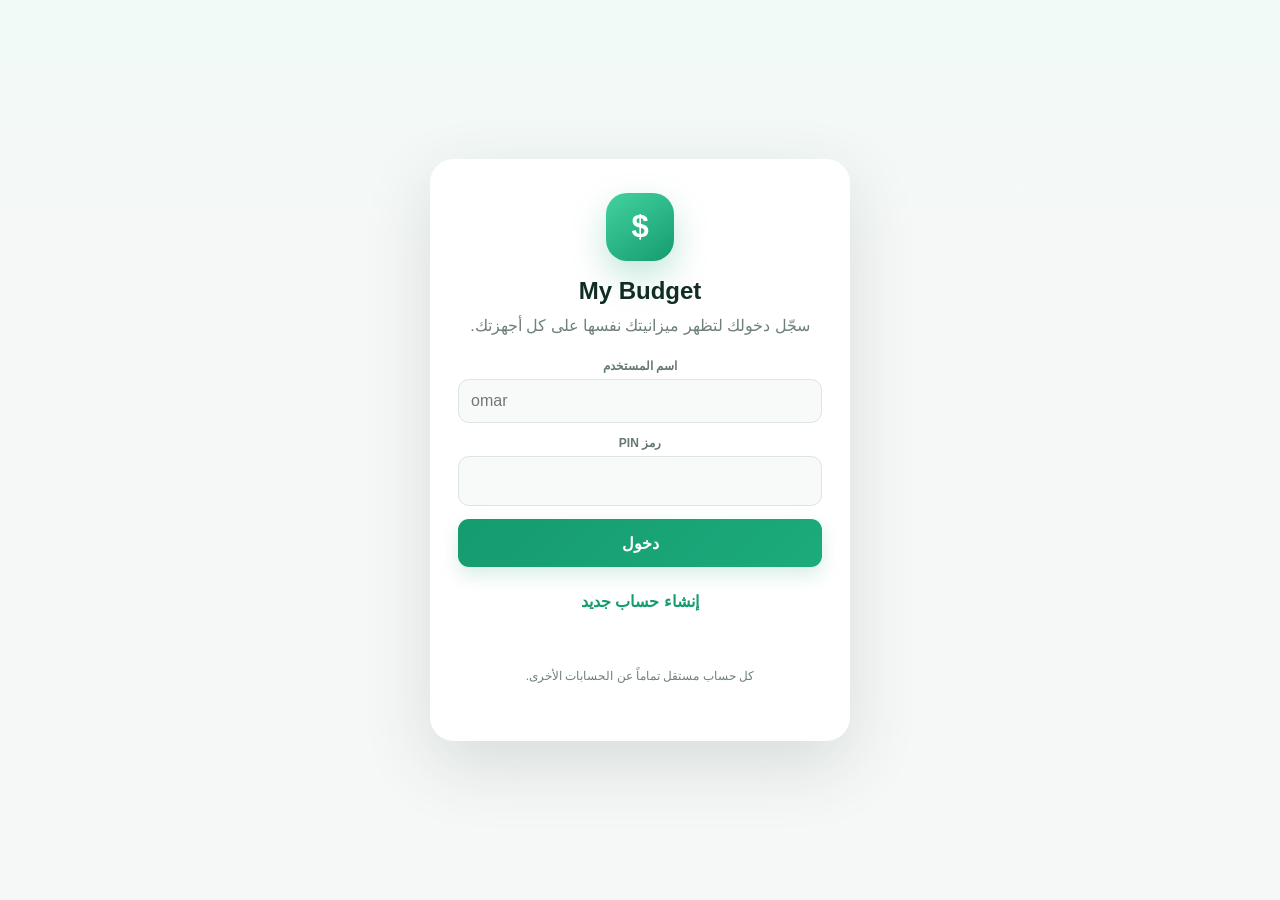
==== commit 47bac74b: "Refine budget dashboard UX and responsive layout" ====
--- a/index.html
+++ b/index.html
@@ -3,7 +3,7 @@
 <head>
   <meta charset="utf-8" />
   <meta name="viewport" content="width=device-width, initial-scale=1, viewport-fit=cover" />
-  <meta name="theme-color" content="#f4f7f3" />
+  <meta name="theme-color" content="#f6f8f7" />
   <meta name="apple-mobile-web-app-capable" content="yes" />
   <meta name="apple-mobile-web-app-status-bar-style" content="default" />
   <meta name="apple-mobile-web-app-title" content="My Budget" />
@@ -27,19 +27,126 @@
     .year-head{display:flex;align-items:center;justify-content:space-between;gap:12px;margin-bottom:14px}.year-head h2{margin:0;font-size:19px}.year-select{width:auto;min-width:110px}.year-kpis{display:grid;grid-template-columns:repeat(4,1fr);gap:11px;margin-bottom:15px}.year-kpi{padding:15px}.year-kpi span{font-size:11px;color:var(--muted)}.year-kpi b{display:block;font-size:21px;margin-top:7px}.year-chart{display:grid;grid-template-columns:repeat(12,minmax(38px,1fr));gap:7px;align-items:end;height:205px;padding:18px 10px 8px;border:1px solid var(--line);border-radius:16px;background:#f8fbf9;overflow-x:auto}.year-bar{height:100%;min-width:38px;display:flex;flex-direction:column;justify-content:flex-end;align-items:center;gap:5px}.year-columns{height:148px;display:flex;align-items:flex-end;justify-content:center;gap:3px}.year-column{width:10px;min-height:2px;border-radius:5px 5px 2px 2px}.year-column.income{background:var(--mint)}.year-column.expense{background:var(--red)}.year-bar small{font-size:9px;color:var(--muted);white-space:nowrap}.year-legend{display:flex;gap:14px;align-items:center;justify-content:flex-end;margin:9px 0 16px;font-size:11px;color:var(--muted)}.year-table-wrap{overflow:auto}.year-table{width:100%;border-collapse:separate;border-spacing:0 7px;min-width:760px}.year-table th{font-size:11px;color:var(--muted);font-weight:700;padding:4px 10px;text-align:right}.year-table td{padding:11px 10px;background:#f8fbf9;border-top:1px solid var(--line);border-bottom:1px solid var(--line);font-size:12px}.year-table td:first-child{border-right:1px solid var(--line);border-radius:0 11px 11px 0;font-weight:900}.year-table td:last-child{border-left:1px solid var(--line);border-radius:11px 0 0 11px}.year-row{cursor:pointer}.year-row:hover td{background:#eef8f2}.year-money{display:block;white-space:nowrap}.year-money small{color:var(--muted)}.import-status{font-size:11px;color:var(--muted);margin-top:9px;line-height:1.6}.category-manager{grid-column:1/-1}.category-tools{display:grid;grid-template-columns:.72fr 1.28fr;gap:12px}.category-create-card,.category-rename-card{border:1px solid var(--line);background:#f8fbf9;border-radius:16px;padding:14px}.category-create-card{display:flex;align-items:center;gap:11px;text-align:right;color:var(--ink);width:100%}.category-create-card:hover{border-color:#9ed5bd;background:#eef9f3}.category-create-icon{width:42px;height:42px;border-radius:13px;background:#dff5e9;color:var(--mint);display:grid;place-items:center;font-size:24px;font-weight:900;flex:0 0 auto}.category-create-card b,.category-rename-card b{display:block;font-size:14px}.category-create-card small,.category-rename-card small{display:block;color:var(--muted);font-size:11px;margin-top:4px}.category-rename-controls{display:grid;grid-template-columns:1fr auto;gap:8px;margin-top:10px}.category-rename-controls select{min-width:0}.category-rename-controls button{white-space:nowrap}.category-modal-card{width:min(390px,100%)}.modal-title-row{display:flex;align-items:center;justify-content:space-between;gap:10px}.modal-title-row h2{margin:0}.modal-close{width:34px;height:34px;border:0;border-radius:10px;background:#f0f5f2;color:var(--muted);font-size:21px;line-height:1}.modal-actions{display:grid;grid-template-columns:1fr 1fr;gap:8px;margin-top:12px}.modal-actions .secondary{padding:12px}.category-modal-message{min-height:20px;color:var(--red);font-size:12px;margin-top:7px}
     @media(max-width:1050px){.today-grid{grid-template-columns:.8fr 1.2fr}.analysis-card{grid-column:1}.movement-card{grid-column:1}.movements-card{grid-column:2;grid-row:1/span 2}}@media(max-width:900px){.stats{grid-template-columns:1fr 1fr}.balance-summary{grid-column:span 2}}@media(max-width:760px){.shell{padding:15px 12px 105px}.stats,.hero,.grid2,.settings,.today-grid{grid-template-columns:1fr}.analysis-card,.movement-card,.movements-card{grid-column:auto;grid-row:auto}.movement-card{order:1}.movements-card{order:2}.analysis-card{order:3}.balance-summary{grid-column:auto}.big{font-size:36px}.phone-grid{grid-template-columns:1fr 1fr}header{align-items:flex-start}.month{max-width:125px}.card{border-radius:18px}.analysis-toggle{display:block}.analysis-card.collapsed .analysis-content{display:none}.donut-wrap{grid-template-columns:104px 1fr}.donut{width:104px;height:104px}.header-actions{max-width:170px}.debt-stats{grid-template-columns:1fr 1fr 1fr}}
     @media(max-width:760px){.year-kpis{grid-template-columns:1fr 1fr}.year-chart{justify-content:start}.year-head{align-items:flex-start}.category-tools{grid-template-columns:1fr}.category-rename-controls{grid-template-columns:1fr}.category-rename-controls button{width:100%}}
-    @media print{body{background:#fff}.access-gate,.shell,.modal{display:none!important}.print-report{display:block!important;direction:rtl;font-family:Arial,"Noto Sans Arabic",sans-serif;color:#17372c;padding:18px}.print-report h1{margin:0 0 6px}.print-report h2{font-size:17px;margin:20px 0 8px;border-bottom:1px solid #ccd9d1;padding-bottom:6px}.print-grid{display:grid;grid-template-columns:repeat(3,1fr);gap:8px}.print-box{border:1px solid #ccd9d1;border-radius:9px;padding:10px}.print-box small{color:#688075}.print-box b{display:block;margin-top:6px;font-size:17px}.print-table{width:100%;border-collapse:collapse;font-size:11px}.print-table th,.print-table td{border:1px solid #ccd9d1;padding:6px;text-align:right}.print-table th{background:#eef5f0}.print-note{font-size:10px;color:#688075;margin-top:15px}}
+
+    /* v39 — UX/UI refinement */
+    :root{
+      --bg:#f6f8f7;--panel:#fff;--panel2:#f8faf9;--line:#e3e9e6;
+      --ink:#102c23;--muted:#6f8079;--mint:#159b70;--mint-dark:#087754;
+      --mint-soft:#e9f7f1;--gold:#b67b09;--red:#dc5a50;--blue:#327ab7;
+      --shadow:0 10px 30px rgba(25,54,43,.065);--shadow-hover:0 16px 38px rgba(25,54,43,.10)
+    }
+    html{scroll-behavior:smooth;background:var(--bg)}
+    body{background:linear-gradient(180deg,#f0faf6 0,#f6f8f7 250px,#f6f8f7 100%);font-family:"Segoe UI",Tahoma,Arial,"Noto Sans Arabic",sans-serif;letter-spacing:0}
+    body:before{content:"";position:fixed;inset:0 0 auto;height:240px;background:radial-gradient(circle at 82% 0,#c9f0df 0,transparent 42%),radial-gradient(circle at 18% -30%,#e4f4ff 0,transparent 35%);pointer-events:none;z-index:-1}
+    button,input,select{min-height:44px}
+    button{transition:transform .16s ease,box-shadow .16s ease,background-color .16s ease,border-color .16s ease}
+    button:hover{transform:translateY(-1px)}button:active{transform:translateY(0)}
+    button:focus-visible,input:focus-visible,select:focus-visible,summary:focus-visible{outline:3px solid rgba(21,155,112,.2);outline-offset:2px}
+    .shell{max-width:1440px;padding:24px 28px 112px}
+    header{position:relative;display:grid;grid-template-columns:auto minmax(0,1fr);align-items:center;gap:24px;margin-bottom:22px;padding:6px 2px}
+    .brand{min-width:max-content}.logo{width:52px;height:52px;border-radius:17px;background:linear-gradient(145deg,#43d39f,#159b70);box-shadow:0 12px 28px rgba(21,155,112,.24)}
+    .brand h1{font-size:24px;letter-spacing:-.4px}.brand p{font-size:12px}
+    .header-actions{min-width:0;display:flex;justify-content:flex-start;gap:9px}
+    .header-actions>div:first-child{display:flex;align-items:center;gap:7px;padding:4px 8px;border:1px solid rgba(214,228,220,.9);border-radius:13px;background:rgba(255,255,255,.72);backdrop-filter:blur(10px)}
+    .account-name{font-weight:700;color:var(--ink)}.sync-status{padding:5px 8px}
+    .month{order:-1;flex:0 0 190px;width:190px;min-width:190px;border-color:#d9e3de;background:rgba(255,255,255,.92);font-weight:700;box-shadow:0 4px 16px rgba(25,54,43,.04)}
+    .pdf-button,.account-switch{min-height:42px;background:rgba(255,255,255,.88);border-color:#d9e3de;font-weight:700}
+    .pdf-button:hover,.account-switch:hover,.secondary:hover,.edit:hover{border-color:#a9cdbd;background:#f1faf6}
+    .card{background:rgba(255,255,255,.94);border:1px solid rgba(220,231,225,.95);border-radius:20px;box-shadow:var(--shadow);transition:box-shadow .2s ease,border-color .2s ease}
+    .card:hover{border-color:#d4e2da;box-shadow:var(--shadow-hover)}
+    .stats{grid-template-columns:repeat(3,minmax(0,1fr));gap:16px;margin-bottom:18px}
+    .summary-card{position:relative;min-height:160px;padding:21px 22px;overflow:hidden}
+    .summary-card:before{content:"";position:absolute;inset:0 0 auto;height:4px;background:var(--mint)}
+    .summary-card:nth-child(2):before{background:var(--red)}.summary-card:nth-child(3):before{background:linear-gradient(90deg,var(--mint),#4bb8c7)}
+    .summary-card.balance-summary{background:linear-gradient(145deg,#effbf5,#fff 65%);border-color:#bfe5d4}
+    .stat>span{display:block;font-size:12px;color:#75857e}.money-line{margin-top:18px;padding-top:13px}.money-line b{font-size:29px;letter-spacing:-.5px}
+    .summary-equivalent{background:#f7faf8;border:0;border-radius:10px;padding:9px 10px;margin-top:14px}.balance-summary .summary-equivalent{background:#eaf7f1}
+    .tabs{position:sticky;top:12px;z-index:12;display:grid;grid-template-columns:repeat(4,minmax(0,1fr));gap:6px;margin:0 0 18px;padding:6px;border:1px solid rgba(217,229,223,.95);border-radius:16px;background:rgba(255,255,255,.86);box-shadow:0 9px 26px rgba(25,54,43,.07);backdrop-filter:blur(16px);overflow:visible}
+    .tab{min-height:47px;display:flex;align-items:center;justify-content:center;gap:8px;border:0;border-radius:11px;background:transparent;color:#65766f;font-weight:700}
+    .tab:hover{background:#f0f7f3;color:var(--ink)}.tab.active{background:linear-gradient(135deg,#159b70,#1baa7b);color:#fff;box-shadow:0 8px 18px rgba(21,155,112,.22)}
+    .tab-icon{font-size:17px;line-height:1;font-family:Arial,sans-serif}
+    .today-grid{direction:ltr;grid-template-columns:minmax(270px,.76fr) minmax(390px,1.24fr) minmax(300px,.9fr);gap:16px;align-items:start}
+    .today-grid>.card{direction:rtl}.analysis-card{grid-column:1;grid-row:1}.movements-card{grid-column:2;grid-row:1}.movement-card{grid-column:3;grid-row:1}
+    .section-title{min-height:34px;margin-bottom:15px}.section-title h2{font-size:18px;letter-spacing:-.2px}
+    .movement-card{border-top:4px solid #20a97c}.movements-card{border-top:4px solid #6e9bc5}.analysis-card{border-top:4px solid #e3ad45}
+    label{color:#667970;font-weight:600}.field{margin-bottom:13px}
+    input,select{border-color:#dce5e0;border-radius:11px;background:#fbfcfb;padding:11px 12px}
+    input:hover,select:hover{border-color:#c9d8d0}input:focus,select:focus{background:#fff;border-color:var(--mint);box-shadow:0 0 0 4px rgba(21,155,112,.1)}
+    .primary{min-height:48px;background:linear-gradient(135deg,#159b70,#1cab7b);border-radius:11px;box-shadow:0 8px 18px rgba(21,155,112,.17)}.primary:hover{box-shadow:0 12px 24px rgba(21,155,112,.24)}
+    .secondary{border-color:#dce5e0}.filters{border:0;background:#f4f7f5;border-radius:12px;padding:11px}
+    .tx{grid-template-columns:44px minmax(0,1fr) auto;background:#fbfcfb;border-color:#e5ebe8;border-radius:13px;padding:12px}.tx:hover{border-color:#cbded5;background:#fff}
+    .ico{width:42px;height:42px;border-radius:11px}.tx b{font-size:14px}.tx small{line-height:1.5}.amount{font-size:15px;white-space:nowrap}
+    .edit,.del{min-height:34px}.analysis-total{background:#f4f7f5;border:1px solid #e6ece8}.analysis-row{padding:12px 5px}.analysis-bar{height:6px}
+    .donut{box-shadow:inset 0 0 0 1px rgba(16,44,35,.04)}.donut:after{box-shadow:0 0 0 1px #edf1ef}
+    .grid2,.settings{gap:16px}.debt-summary-grid{gap:16px!important}.debt-summary-card{overflow:hidden}.debt-row{background:#fbfcfb}
+    .savings-card summary{min-height:70px;padding:17px 19px}.savings-card summary:hover{background:#f8fbf9}.savings-body{padding:20px}.savings-balance{background:linear-gradient(135deg,#fff9e9,#f7fbf9);border-color:#ecd9a8}
+    .gate-card{border:0;border-radius:24px;box-shadow:0 24px 70px rgba(25,54,43,.14);padding:34px 28px}.gate-card input{background:#f8faf9}.gate-logo{background:linear-gradient(145deg,#43d39f,#159b70);box-shadow:0 15px 34px rgba(21,155,112,.25)}
+    .modal{backdrop-filter:blur(6px)}.modal-card{border:1px solid #e3ebe7;box-shadow:0 28px 80px rgba(8,35,25,.24)}
+    .footer-note{margin-top:36px;color:#8a9892}
+    @media(max-width:1120px){
+      .shell{padding-inline:20px}.today-grid{grid-template-columns:minmax(270px,.8fr) minmax(430px,1.2fr)}
+      .analysis-card{grid-column:1;grid-row:1}.movement-card{grid-column:1;grid-row:2}.movements-card{grid-column:2;grid-row:1/span 2}
+      header{grid-template-columns:1fr}.header-actions{justify-content:space-between}.brand{justify-self:start}
+    }
+    @media(max-width:800px){
+      body{background:linear-gradient(180deg,#eef9f4 0,#f6f8f7 180px)}.shell{padding:15px 12px calc(102px + env(safe-area-inset-bottom))}
+      header{display:flex;align-items:center;justify-content:space-between;gap:10px;margin-bottom:16px}.brand p{display:none}.brand h1{font-size:20px}.logo{width:43px;height:43px;border-radius:14px}
+      .header-actions{max-width:none;justify-content:flex-end;gap:6px}.header-actions>div:first-child,.report-buttons,.account-switch{display:none}.month{order:0;min-width:0;width:144px;max-width:144px;min-height:43px;padding:9px;font-size:13px}
+      .stats{grid-template-columns:1fr 1fr;gap:10px}.summary-card{min-height:142px;padding:17px}.summary-card.balance-summary{grid-column:1/-1;grid-row:1}.money-line{margin-top:14px;padding-top:10px}.money-line b{font-size:23px}.summary-equivalent{font-size:11px;margin-top:11px}
+      .tabs{position:fixed;inset:auto 9px calc(8px + env(safe-area-inset-bottom));z-index:30;grid-template-columns:repeat(4,1fr);gap:3px;margin:0;padding:5px;border-radius:18px;box-shadow:0 14px 40px rgba(9,43,30,.2)}
+      .tab{min-height:58px;flex-direction:column;gap:4px;padding:6px 3px;border-radius:13px;font-size:10px}.tab-icon{font-size:18px}.tab.active{box-shadow:0 5px 14px rgba(21,155,112,.2)}
+      .today-grid,.grid2,.settings{direction:rtl;grid-template-columns:1fr;gap:12px}.today-grid>.card{direction:rtl}.analysis-card,.movement-card,.movements-card{grid-column:auto;grid-row:auto}.movement-card{order:1}.movements-card{order:2}.analysis-card{order:3}
+      .card{border-radius:16px}.movement-card,.movements-card,.analysis-card{border-top-width:3px}.section-title h2{font-size:17px}
+      .formrow{grid-template-columns:1fr}.filters{grid-template-columns:1fr 1fr}.tx{grid-template-columns:40px minmax(0,1fr) auto;padding:10px}.ico{width:38px;height:38px}.tx-actions{grid-column:2/4}
+      .analysis-toggle{display:block}.analysis-card.collapsed .analysis-content{display:none}.donut-wrap{grid-template-columns:104px 1fr}.donut{width:104px;height:104px}
+      .year-kpis{grid-template-columns:1fr 1fr}.category-tools{grid-template-columns:1fr}.category-rename-controls{grid-template-columns:1fr}.category-rename-controls button{width:100%}.debt-stats{grid-template-columns:repeat(3,1fr)}
+    }
+    @media(max-width:430px){
+      .stats{gap:8px}.summary-card{padding:15px}.money-line{display:block}.money-line small{display:block;margin-bottom:7px}.money-line b{font-size:22px}.month{width:132px;max-width:132px}
+      .brand{gap:8px}.brand h1{font-size:18px}.filters{grid-template-columns:1fr}.filter-wide{grid-column:auto}.tx{grid-template-columns:38px minmax(0,1fr)}.tx .amount{grid-column:2;text-align:right;margin-top:2px}.tx-actions{grid-column:2}.savings-body{padding:15px}
+    }
+    @media(prefers-reduced-motion:reduce){*{scroll-behavior:auto!important;transition:none!important}}
+    @page{size:A4;margin:13mm}@media print{body{background:#fff}.access-gate,.shell,.modal{display:none!important}.print-report{display:block!important;direction:rtl;font-family:Arial,"Noto Sans Arabic",sans-serif;color:#17372c;padding:0;-webkit-print-color-adjust:exact;print-color-adjust:exact}.print-report h1{margin:0;padding:15px 17px 5px;color:#146b77;background:linear-gradient(90deg,#e5f6f4,#edf6ff);border:1px solid #b8ddd7;border-bottom:0;border-radius:13px 13px 0 0}.print-report>h1+div{padding:4px 17px 13px;color:#557872;background:linear-gradient(90deg,#e5f6f4,#edf6ff);border:1px solid #b8ddd7;border-top:0;border-radius:0 0 13px 13px;margin-bottom:12px}.print-report h2{font-size:16px;color:#176f79;margin:19px 0 8px;border-bottom:2px solid #9ed8d0;padding:0 3px 6px}.print-grid{display:grid;grid-template-columns:repeat(3,1fr);gap:9px;margin-bottom:9px}.print-box{border:1px solid #bcded8;border-radius:10px;padding:11px;background:#f2fbf7}.print-box:nth-child(2){background:#f1f7ff;border-color:#c5d9ef}.print-box:nth-child(3){background:#eef9f8;border-color:#b9deda}.print-box small{color:#557872}.print-box b{display:block;margin-top:6px;font-size:18px;color:#146b77}.print-analysis-visual{display:grid;grid-template-columns:155px 1fr;gap:18px;align-items:center;padding:13px 16px;margin-bottom:10px;background:linear-gradient(135deg,#f2fbf7,#f3f8ff);border:1px solid #beded9;border-radius:12px;break-inside:avoid}.print-donut{width:136px;height:136px;border-radius:50%;position:relative;margin:auto;box-shadow:inset 0 0 0 1px #fff,0 5px 16px #2b75661a}.print-donut:after{content:'';position:absolute;inset:29px;border-radius:50%;background:#fff;box-shadow:0 0 0 1px #d9e9e6}.print-donut-center{position:absolute;inset:0;z-index:1;display:grid;place-content:center;text-align:center;color:#66837c;font-size:9px}.print-donut-center b{display:block;color:#155e68;font-size:17px;margin-bottom:2px}.print-chart-legend{display:grid;grid-template-columns:1fr 1fr;gap:7px 15px}.print-legend-row{display:grid;grid-template-columns:9px 1fr auto;gap:6px;align-items:center;font-size:9.5px;color:#42665f}.print-legend-row i{width:8px;height:8px;border-radius:50%}.print-legend-row b{color:#176f79}.print-table{width:100%;border-collapse:separate;border-spacing:0;font-size:10.5px;border:1px solid #bfdad5;border-radius:9px;overflow:hidden}.print-table th,.print-table td{border-bottom:1px solid #d7e7e4;padding:7px;text-align:right}.print-table th{background:linear-gradient(90deg,#dff3ee,#e8f2fc);color:#155e68;font-weight:800}.print-table tbody tr:nth-child(even){background:#f6faf9}.print-table tbody tr:last-child td{border-bottom:0}.print-percent-wrap{min-width:78px}.print-percent-wrap b{display:block;color:#176f79;font-size:10px;margin-bottom:4px}.print-percent-wrap span{display:block;height:5px;background:#e1ecea;border-radius:9px;overflow:hidden}.print-percent-wrap i{display:block;height:100%;background:linear-gradient(90deg,#2ca77a,#3d8ec9);border-radius:9px}.print-note{font-size:10px;color:#557872;margin-top:11px;padding:8px 10px;background:#f2f8fb;border-right:3px solid #3d8ec9;border-radius:7px}}
+    .debt-summary-grid{display:grid;grid-template-columns:1fr 1fr;gap:15px;margin-bottom:15px}.debt-summary-card{padding:18px 20px}.debt-summary-card.out{border-color:#efc4bd;background:linear-gradient(145deg,#fff4f1,#fff)}.debt-summary-card.in{border-color:#a9ddc5;background:linear-gradient(145deg,#eaf8f0,#fff)}.debt-summary-title{display:flex;align-items:center;justify-content:space-between;gap:10px;color:var(--muted);font-size:13px;font-weight:800}.debt-summary-title i{width:34px;height:34px;border-radius:11px;display:grid;place-items:center;font-style:normal;background:#fff}.debt-summary-values{display:grid;grid-template-columns:1fr 1fr;gap:10px;margin-top:13px}.debt-summary-value{padding-top:11px;border-top:1px solid var(--line)}.debt-summary-value small{display:block;color:var(--muted);font-size:11px}.debt-summary-value b{display:block;font-size:24px;margin-top:6px}.debt-summary-meta{margin-top:12px;color:var(--muted);font-size:11px}@media(max-width:760px){.debt-summary-grid{grid-template-columns:1fr}.debt-summary-value b{font-size:21px}}
+  </style>
+  <style>
+    .report-buttons{display:flex;gap:6px;flex-wrap:wrap;justify-content:flex-end}
+    .emergency-card .savings-lock{background:#eaf3ff;color:#397fc5}.emergency-card .savings-balance{background:linear-gradient(145deg,#edf6ff,#f8fbf9);border-color:#c7dcef}.emergency-card .savings-balance b{color:#397fc5}
+    @media(max-width:760px){.report-buttons{width:100%}.report-buttons .pdf-button{flex:1;padding-inline:7px}}
+    @media print{
+      .print-report{padding-bottom:14mm}
+      .print-report-header{padding:15px 17px;background:linear-gradient(105deg,#e5f6f4,#edf6ff);border:1px solid #b8ddd7;border-radius:13px;margin-bottom:12px}
+      .print-report-header h1{padding:0;background:none;border:0;border-radius:0;color:#146b77}
+      .print-report-header p{margin:5px 0 0;color:#557872;font-size:10px}
+      .print-flow-grid,.print-debt-grid,.print-compare-grid{display:grid;grid-template-columns:repeat(3,1fr);gap:7px;margin-bottom:10px}
+      .print-debt-grid,.print-compare-grid{grid-template-columns:repeat(3,1fr)}
+      .print-flow-item,.print-section-card{border:1px solid #c5dfda;border-radius:9px;padding:9px;background:#f6fbf9;break-inside:avoid;page-break-inside:avoid}
+      .print-flow-item small,.print-section-card small{display:block;color:#66837c;font-size:8.5px;line-height:1.45}
+      .print-flow-item b,.print-section-card b{display:block;color:#146b77;font-size:14px;margin-top:5px}
+      .print-flow-item.negative{background:#fff7f5;border-color:#ecd2cd}.print-flow-item.negative b{color:#c6564a}
+      .print-flow-item.neutral{background:#f3f7ff;border-color:#ccdcee}.print-flow-item.neutral b{color:#397fc5}
+      .print-reconcile{border:1px solid #bcded8;border-radius:11px;padding:12px 14px;background:linear-gradient(135deg,#f2fbf7,#f3f8ff);margin:9px 0 12px;break-inside:avoid;page-break-inside:avoid}
+      .print-reconcile-line{display:flex;justify-content:space-between;gap:12px;padding:4px 0;font-size:9.5px;border-bottom:1px dashed #d5e5e2}.print-reconcile-line:last-child{border-bottom:0;padding-top:7px;font-weight:900;color:#146b77}
+      .print-insights{margin:0;padding:0 18px 0 0;color:#355f57;font-size:10px;line-height:1.8}.print-insights li{margin-bottom:3px}
+      .print-delta.up{color:#c6564a}.print-delta.down{color:#16825c}.print-delta.flat{color:#66837c}
+      .print-table thead{display:table-header-group}.print-table tfoot{display:table-footer-group}.print-table tr,.print-box,.print-analysis-visual,.print-section-card,.print-reconcile{break-inside:avoid;page-break-inside:avoid}
+      .print-page-break{break-before:page;page-break-before:always}
+      .print-footer{position:fixed;bottom:-9mm;left:0;right:0;border-top:1px solid #d7e7e4;padding-top:4px;color:#66837c;font-size:8px;display:flex;justify-content:space-between;direction:rtl}
+      .print-page-number:after{content:'الصفحة ' counter(page)}
+      .print-compact .print-grid{margin-bottom:7px}.print-compact h2{margin-top:13px}.print-compact .print-analysis-visual{padding-block:9px}.print-compact .print-donut{width:118px;height:118px}.print-compact .print-donut:after{inset:25px}
+    }
   </style>
 </head>
 <body class="locked">
 <section class="access-gate" aria-label="تسجيل الدخول"><div class="gate-card"><div class="gate-logo">$</div><h1>My Budget</h1><p id="authIntro">سجّل دخولك لتظهر ميزانيتك نفسها على كل أجهزتك.</p><form id="accessForm"><div class="field"><label for="accessUsername">اسم المستخدم</label><input id="accessUsername" dir="ltr" autocomplete="username" minlength="3" maxlength="32" placeholder="omar" required /></div><div class="field"><label for="accessPin">رمز PIN</label><input id="accessPin" class="pin-input" type="password" inputmode="numeric" pattern="[0-9]*" minlength="6" maxlength="12" autocomplete="current-password" required /></div><button id="authSubmit" class="primary">دخول</button><button id="authSwitch" class="auth-switch" type="button">إنشاء حساب جديد</button><div id="pinError" class="pin-error"></div><p class="auth-note">كل حساب مستقل تماماً عن الحسابات الأخرى.</p></form></div></section>
 <main class="shell">
-  <header><div class="brand"><div class="logo">$</div><div><h1>My Budget</h1><p>الدخل، المصروف، والرصيد</p></div></div><div class="header-actions"><div><div id="accountName" class="account-name"></div><div id="syncStatus" class="sync-status">متزامن</div></div><button id="printReport" class="pdf-button" type="button">تقرير PDF</button><button id="switchAccount" class="account-switch" type="button">تبديل الحساب</button><input id="monthPick" class="month" type="month" /></div></header>
+  <header><div class="brand"><div class="logo">$</div><div><h1>My Budget</h1><p>الدخل، المصروف، والرصيد</p></div></div><div class="header-actions"><div><div id="accountName" class="account-name"></div><div id="syncStatus" class="sync-status">متزامن</div></div><div class="report-buttons"><button id="printSummary" class="pdf-button" type="button">PDF مختصر</button><button id="printReport" class="pdf-button" type="button">PDF تفصيلي</button></div><button id="switchAccount" class="account-switch" type="button">تبديل الحساب</button><input id="monthPick" class="month" type="month" /></div></header>
   <section class="stats">
     <div class="card stat summary-card"><span>الدخل</span><div class="money-line"><small>دولار</small><b class="green" id="incomeUsd">$0</b></div><div class="money-line"><small>ليرة سورية</small><b class="green" id="incomeSyp">0 ل.س</b></div><div class="summary-equivalent" id="incomeEquivalent">الإجمالي ≈ $0</div></div>
     <div class="card stat summary-card"><span>المصروف</span><div class="money-line"><small>دولار</small><b class="red" id="expenseUsd">$0</b></div><div class="money-line"><small>ليرة سورية</small><b class="red" id="expenseSyp">0 ل.س</b></div><div class="summary-equivalent" id="expenseEquivalent">المصروف الفعلي ≈ $0</div></div>
     <div class="card stat summary-card balance-summary"><span>الرصيد الحالي</span><div class="money-line"><small>دولار</small><b id="balanceUsd">$0</b></div><div class="money-line"><small>ليرة سورية</small><b id="balanceSyp">0 ل.س</b></div><div class="summary-equivalent" id="balanceEquivalent">القيمة الإجمالية ≈ $0</div><div class="opening-note" id="openingBalanceNote"></div></div>
   </section>
-  <nav class="tabs"><button class="tab active" data-view="today">الحركات المالية</button><button class="tab" data-view="yearly">الملخص السنوي</button><button class="tab" data-view="debts">الذمم المالية</button><button class="tab" data-view="settings">الإعدادات والنسخ</button></nav>
+  <nav class="tabs" aria-label="أقسام الميزانية"><button class="tab active" data-view="today"><span class="tab-icon" aria-hidden="true">↕</span><span>الحركات</span></button><button class="tab" data-view="yearly"><span class="tab-icon" aria-hidden="true">▦</span><span>الملخص السنوي</span></button><button class="tab" data-view="debts"><span class="tab-icon" aria-hidden="true">⇄</span><span>الذمم</span></button><button class="tab" data-view="settings"><span class="tab-icon" aria-hidden="true">⚙</span><span>الإعدادات</span></button></nav>
 
   <section id="today" class="view active"><div class="today-grid">
     <aside class="card analysis-card"><div class="section-title"><h2>تحليل المصروف</h2><button id="analysisToggle" class="analysis-toggle" type="button">طي التحليل</button></div><div class="analysis-content"><p class="analysis-total" id="analysisSummary">مصروف الشهر المحدد موزع حسب التصنيف.</p><div class="donut-wrap"><div id="incomeDonut" class="donut"><div class="donut-center"><b id="spentPercent">0%</b><span>من دخل الشهر</span></div></div><div id="chartLegend" class="chart-legend"></div></div><div id="categoryAnalysis" class="category-analysis"></div><div id="monthComparison" class="comparison"></div></div></aside>
@@ -55,7 +162,7 @@
 
   <section id="yearly" class="view"><div class="card"><div class="year-head"><div><h2>الملخص السنوي</h2><p class="hint" style="margin:5px 0 0">الأرقام الكبيرة هي مجموع السنة بالمكافئ بالدولار. الادخار مفصول عن المصروف.</p></div><select id="yearPick" class="year-select" aria-label="السنة"></select></div><div class="year-kpis"><div class="card year-kpi"><span>دخل السنة • مكافئ بالدولار</span><b id="yearIncome" class="green">$0</b></div><div class="card year-kpi"><span>مصروف السنة • مكافئ بالدولار</span><b id="yearExpense" class="red">$0</b></div><div class="card year-kpi"><span>المضاف إلى الادخار</span><b id="yearSavings" class="gold">$0</b></div><div class="card year-kpi"><span>المتبقي قبل الادخار</span><b id="yearNet">$0</b></div></div><div id="yearChart" class="year-chart"></div><div class="year-legend"><span><i class="legend-dot" style="display:inline-block;background:var(--mint)"></i> الأخضر: الدخل</span><span><i class="legend-dot" style="display:inline-block;background:var(--red)"></i> الأحمر: المصروف</span></div><div class="year-table-wrap"><table class="year-table"><thead><tr><th>Month</th><th>الدخل</th><th>المصروف</th><th>الادخار</th><th>المتبقي قبل الادخار</th></tr></thead><tbody id="yearRows"></tbody></table></div><p class="hint">بكل خانة: الدولار بالسطر الأول والليرة بالسطر الثاني. اضغط على أي شهر لفتح حركاته. السجل المستورد للتحليل فقط ولا يغيّر رصيدك الحالي.</p></div></section>
 
-  <section id="debts" class="view"><div class="grid2">
+  <section id="debts" class="view"><div class="debt-summary-grid"><div class="card debt-summary-card out"><div class="debt-summary-title"><span>إجمالي الالتزامات المستحقة عليك</span><i>↗</i></div><div class="debt-summary-values"><div class="debt-summary-value"><small>دولار</small><b id="debtOutUsd" class="red">$0</b></div><div class="debt-summary-value"><small>ليرة سورية</small><b id="debtOutSyp" class="red">0 ل.س</b></div></div><div id="debtOutMeta" class="debt-summary-meta">لا توجد التزامات مفتوحة</div></div><div class="card debt-summary-card in"><div class="debt-summary-title"><span>إجمالي المبالغ المستحقة لك</span><i>↙</i></div><div class="debt-summary-values"><div class="debt-summary-value"><small>دولار</small><b id="debtInUsd" class="green">$0</b></div><div class="debt-summary-value"><small>ليرة سورية</small><b id="debtInSyp" class="green">0 ل.س</b></div></div><div id="debtInMeta" class="debt-summary-meta">لا توجد مبالغ مفتوحة</div></div></div><div class="grid2">
     <div class="card"><div class="section-title"><h2 id="debtTitle">إضافة ذمة مالية</h2></div><form id="debtForm">
       <div class="field"><label>الاسم</label><input id="debtName" required placeholder="مثال: صديق الآيفون أو عبادة مولوي" /></div><div class="formrow"><div class="field"><label>المبلغ الأصلي</label><input id="debtAmount" type="number" min="0.01" step="0.01" required /></div><div class="field"><label>العملة</label><select id="debtCurrency"><option value="SYP">ليرة سورية</option><option value="USD">دولار أمريكي</option></select></div></div><div class="field"><label>نوع الذمة</label><select id="debtType"><option value="out">التزام مستحق عليك</option><option value="in">مبلغ مستحق لك</option></select></div><div class="field"><label>ملاحظة</label><input id="debtNote" placeholder="فاتورة أو سلفة أو ثمن جهاز" /></div><button id="debtSubmit" class="primary">+ حفظ الذمة</button><button id="debtCancel" type="button" class="secondary cancel">إلغاء التعديل</button></form></div>
     <div class="card"><div class="section-title"><h2>سجل الذمم المالية</h2><small>حدّث الحالة عند التحصيل أو السداد</small></div><div id="debtList"></div></div>
@@ -65,6 +172,7 @@
     <div class="card"><div class="section-title"><h2>إعدادات العملة</h2></div><form id="settingsForm"><div class="field"><label>سعر الدولار الافتراضي للتحويل</label><input id="rate" type="number" value="139" /></div><button class="primary">حفظ السعر</button></form></div>
     <div class="card"><div class="section-title"><h2>الحساب والنسخة الاحتياطية</h2></div><p class="hint">تُزامن بياناتك تلقائياً بين أجهزتك. ويمكنك أيضاً تنزيل نسخة احتياطية يدوية.</p><div class="toolbar"><button id="exportBtn" class="secondary">تنزيل نسخة</button><label class="secondary file">استيراد ودمج نسخة<input id="importFile" type="file" accept="application/json" /></label><button id="resetFreshData" class="secondary" type="button">إعادة بناء الحركات من الشيت</button><button id="importSheetHistory" class="secondary" type="button" hidden>استيراد سجل الشيت السابق</button><button id="demoReset" class="secondary">بدء ميزانية فارغة</button><button id="lockApp" class="secondary">تسجيل الخروج / تبديل الحساب</button></div><div id="sheetImportStatus" class="import-status"></div></div>
     <div class="card category-manager"><div class="section-title"><h2>إدارة التصنيفات</h2><small>إضافة أو تعديل</small></div><div class="category-tools"><button id="categoryCreate" class="category-create-card" type="button"><span class="category-create-icon">+</span><span><b>إضافة تصنيف جديد</b><small>مثال: صحة وأدوية</small></span></button><div class="category-rename-card"><b>تعديل اسم تصنيف</b><small>اختر التصنيف ثم اضغط تعديل</small><div class="category-rename-controls"><select id="categoryManageSelect" aria-label="التصنيف الحالي"></select><button id="categoryRename" class="secondary" type="button">تعديل الاسم</button></div></div></div><div id="categoryManageMessage" class="import-status">تعديل الاسم يحدّث الحركات القديمة تلقائياً.</div></div>
+    <details class="card savings-card emergency-card"><summary><span class="savings-summary"><span class="savings-lock">🛟</span><span>صندوق الطوارئ</span></span></summary><div class="savings-body"><div class="savings-balance"><span>الرصيد المحجوز للطوارئ</span><b id="emergencyBalance">$0</b></div><p class="hint">النقل إلى الصندوق ينقص الرصيد المتاح، والاسترجاع يعيده إليه. العمليتان داخليتان ولا تُحسبان دخلاً أو مصروفاً.</p><form id="emergencyForm"><div class="formrow"><div class="field"><label for="emergencyType">نوع العملية</label><select id="emergencyType"><option value="deposit">نقل من الرصيد إلى صندوق الطوارئ</option><option value="withdraw">استرجاع من الطوارئ إلى الرصيد</option></select></div><div class="field"><label for="emergencyAmount">المبلغ بالدولار</label><input id="emergencyAmount" type="number" min="0.01" step="0.01" placeholder="مثال: 100" required /></div></div><div class="formrow"><div class="field"><label for="emergencyDate">التاريخ</label><input id="emergencyDate" type="date" required /></div><div class="field"><label id="emergencyNoteLabel" for="emergencyNote">مصدر المبلغ</label><input id="emergencyNote" maxlength="120" placeholder="مثال: محجوز من راتب شهر 11" required /></div></div><button id="emergencySubmit" class="primary" type="submit">نقل إلى صندوق الطوارئ</button><button id="emergencyCancel" class="secondary cancel" type="button">إلغاء التعديل</button><div id="emergencyMessage" class="savings-message"></div></form><div class="savings-history"><div class="section-title"><h2>سجل عمليات صندوق الطوارئ</h2><small>نقل واسترجاع، مع إمكانية التعديل أو الحذف</small></div><div id="emergencyHistory"></div></div></div></details>
     <details class="card savings-card"><summary><span class="savings-summary"><span class="savings-lock">🔒</span><span>صندوق الادخار</span></span></summary><div class="savings-body"><div class="savings-balance"><span>الرصيد المدخر</span><b id="savingsBalance">$0</b></div><p class="hint">هذا الصندوق مستقل تماماً. عملياته لا تغيّر الرصيد الحالي ولا الدخل ولا المصروف.</p><form id="manualSavingsForm"><div class="formrow"><div class="field"><label for="manualSavingsType">نوع العملية</label><select id="manualSavingsType"><option value="deposit">إيداع في الصندوق</option><option value="withdraw">سحب من الصندوق</option></select></div><div class="field"><label for="manualSavingsAmount">المبلغ بالدولار</label><input id="manualSavingsAmount" type="number" min="0.01" step="0.01" placeholder="مثال: 50" required /></div></div><div class="formrow"><div class="field"><label for="manualSavingsDate">التاريخ</label><input id="manualSavingsDate" type="date" required /></div><div class="field"><label id="manualSavingsNoteLabel" for="manualSavingsNote">مصدر المبلغ</label><input id="manualSavingsNote" maxlength="120" placeholder="مثال: من راتب شهر 10" required /></div></div><button id="manualSavingsSubmit" class="primary" type="submit">+ إيداع في الصندوق</button><button id="manualSavingsCancel" class="secondary cancel" type="button">إلغاء التعديل</button><div id="manualSavingsMessage" class="savings-message"></div></form><div class="savings-history"><div class="section-title"><h2>سجل عمليات الصندوق</h2><small>إيداع وسحب، مع إمكانية التعديل أو الحذف</small></div><div id="manualSavingsHistory"></div></div><div hidden aria-hidden="true"><form id="savingsForm"><select id="savingsAction"><option value="opening">رصيد</option></select><input id="savingsAmount" type="number" /><label id="savingsNoteLabel" for="savingsNote">ملاحظة</label><input id="savingsNote" /><input id="savingsDate" type="date" /><button id="savingsSubmit" type="submit">حفظ</button><button id="savingsCancel" type="button">إلغاء</button><div id="savingsMessage"></div></form><div id="savingsHistory"></div></div></div></details>
   </div></section>
   <div class="footer-note">My Budget — عمر الموات</div>
@@ -80,8 +188,8 @@
 const SUPABASE_KEY='sb_publishable_exwa9egFcGrOsq5OjDZg1A_i1idY0WJ';
 const SHEET_SEPTEMBER=[{"id":"sheet-sep-4-su","kind":"expense","amount":50,"currency":"USD","category":"ادخار","desc":"المصدر: مدخرات راتب شهر 7","date":"2026-08-30","source":"sheet-history","savings":true,"savingsAction":"deposit","savingsNote":"مدخرات راتب شهر 7"},{"id":"sheet-sep-5-xu","kind":"expense","amount":50,"currency":"USD","category":"تحويل عملة","desc":"تم التحويل بسعر: 130","date":"2026-08-30","source":"sheet-history","transferId":"sheet-sep-5-x"},{"id":"sheet-sep-5-xs","kind":"income","amount":6500,"currency":"SYP","category":"تحويل عملة","desc":"تم التحويل بسعر: 130","date":"2026-08-30","source":"sheet-history","transferId":"sheet-sep-5-x"},{"id":"sheet-sep-6-es","kind":"expense","amount":2000,"currency":"SYP","category":"تسوية ذمم مالية","desc":"دفعة لاواب لامور النقابة","date":"2026-08-30","source":"sheet-history"},{"id":"sheet-sep-7-es","kind":"expense","amount":150,"currency":"SYP","category":"مصروف شخصي","desc":"عصير ونقرشة","date":"2026-08-30","source":"sheet-history"},{"id":"sheet-sep-8-es","kind":"expense","amount":600,"currency":"SYP","category":"طعام","desc":"سندويش بالمول مع كمال","date":"2026-08-30","source":"sheet-history"},{"id":"sheet-sep-9-es","kind":"expense","amount":250,"currency":"SYP","category":"مصروف شخصي","desc":"مياه شرب","date":"2026-08-30","source":"sheet-history"},{"id":"sheet-sep-10-es","kind":"expense","amount":400,"currency":"SYP","category":"مصروف شخصي","desc":"عصير لسارة","date":"2026-08-30","source":"sheet-history"},{"id":"sheet-sep-11-es","kind":"expense","amount":300,"currency":"SYP","category":"مواصلات شخصية","desc":"مواصلات","date":"2026-08-30","source":"sheet-history"},{"id":"sheet-sep-12-es","kind":"expense","amount":200,"currency":"SYP","category":"مواصلات العمل","desc":"مواصلات عمل","date":"2026-08-30","source":"sheet-history"},{"id":"sheet-sep-13-es","kind":"expense","amount":300,"currency":"SYP","category":"مواصلات شخصية","desc":"مواصلات لانس","date":"2026-08-31","source":"sheet-history"},{"id":"sheet-sep-14-es","kind":"expense","amount":150,"currency":"SYP","category":"مواصلات العمل","desc":"مواصلات عمل","date":"2026-08-31","source":"sheet-history"},{"id":"sheet-sep-15-es","kind":"expense","amount":150,"currency":"SYP","category":"مصروف شخصي","desc":"نقرشات","date":"2026-08-31","source":"sheet-history"},{"id":"sheet-sep-16-iu","kind":"income","amount":450,"currency":"USD","category":"راتب","desc":"راتب شهر 8","date":"2026-09-01","source":"sheet-history"},{"id":"sheet-sep-16-es","kind":"expense","amount":350,"currency":"SYP","category":"مواصلات العمل","desc":"تكسي","date":"2026-09-01","source":"sheet-history"},{"id":"sheet-sep-17-es","kind":"expense","amount":300,"currency":"SYP","category":"طعام","desc":"بطاطا","date":"2026-09-01","source":"sheet-history"},{"id":"sheet-sep-18-es","kind":"expense","amount":250,"currency":"SYP","category":"مصروف شخصي","desc":"بطاريات وعصير","date":"2026-09-01","source":"sheet-history"},{"id":"sheet-sep-19-es","kind":"expense","amount":600,"currency":"SYP","category":"تسوية ذمم مالية","desc":"ديون قديمة","date":"2026-09-01","source":"sheet-history"},{"id":"sheet-sep-20-es","kind":"expense","amount":200,"currency":"SYP","category":"مواصلات العمل","desc":"مواصلات عمل","date":"2026-09-02","source":"sheet-history"},{"id":"sheet-sep-21-eu","kind":"expense","amount":100,"currency":"USD","category":"ادخار","desc":"المصدر: سجل الشيت","date":"2026-09-02","source":"sheet-history","savings":true,"savingsAction":"deposit","savingsNote":"سجل الشيت"},{"id":"sheet-sep-22-xu","kind":"expense","amount":50,"currency":"USD","category":"تحويل عملة","desc":"تم التحويل بسعر: 131","date":"2026-09-02","source":"sheet-history","transferId":"sheet-sep-22-x"},{"id":"sheet-sep-22-xs","kind":"income","amount":6550,"currency":"SYP","category":"تحويل عملة","desc":"تم التحويل بسعر: 131","date":"2026-09-02","source":"sheet-history","transferId":"sheet-sep-22-x"},{"id":"sheet-sep-23-es","kind":"expense","amount":400,"currency":"SYP","category":"طعام","desc":"غداء","date":"2026-09-02","source":"sheet-history"},{"id":"sheet-sep-24-es","kind":"expense","amount":2500,"currency":"SYP","category":"المنزل","desc":"اغراض منزل  ( غسيل - زيت - رز )","date":"2026-09-02","source":"sheet-history"},{"id":"sheet-sep-25-es","kind":"expense","amount":300,"currency":"SYP","category":"مواصلات العمل","desc":"مواصلات عمل","date":"2026-09-03","source":"sheet-history"},{"id":"sheet-sep-26-es","kind":"expense","amount":550,"currency":"SYP","category":"مصروف شخصي","desc":"اندومي","date":"2026-09-04","source":"sheet-history"},{"id":"sheet-sep-27-es","kind":"expense","amount":300,"currency":"SYP","category":"طعام","desc":"فطور","date":"2026-09-05","source":"sheet-history"},{"id":"sheet-sep-28-es","kind":"expense","amount":350,"currency":"SYP","category":"مواصلات العمل","desc":"تكسي","date":"2026-09-05","source":"sheet-history"},{"id":"sheet-sep-29-es","kind":"expense","amount":750,"currency":"SYP","category":"طعام","desc":"غدا","date":"2026-09-06","source":"sheet-history"},{"id":"sheet-sep-30-eu","kind":"expense","amount":50,"currency":"USD","category":"دعوي","desc":"مصروف من الشيت","date":"2026-09-06","source":"sheet-history"},{"id":"sheet-sep-31-es","kind":"expense","amount":400,"currency":"SYP","category":"مواصلات شخصية","desc":"تكسي","date":"2026-09-06","source":"sheet-history"},{"id":"sheet-sep-32-es","kind":"expense","amount":250,"currency":"SYP","category":"طعام","desc":"فطور","date":"2026-09-06","source":"sheet-history"},{"id":"sheet-sep-33-es","kind":"expense","amount":200,"currency":"SYP","category":"مواصلات العمل","desc":"مواصلات","date":"2026-09-06","source":"sheet-history"},{"id":"sheet-sep-34-es","kind":"expense","amount":600,"currency":"SYP","category":"طعام","desc":"غدا","date":"2026-09-06","source":"sheet-history"},{"id":"sheet-sep-35-xu","kind":"expense","amount":50,"currency":"USD","category":"تحويل عملة","desc":"تم التحويل بسعر: 130","date":"2026-09-06","source":"sheet-history","transferId":"sheet-sep-35-x"},{"id":"sheet-sep-35-xs","kind":"income","amount":6500,"currency":"SYP","category":"تحويل عملة","desc":"تم التحويل بسعر: 130","date":"2026-09-06","source":"sheet-history","transferId":"sheet-sep-35-x"},{"id":"sheet-sep-36-es","kind":"expense","amount":150,"currency":"SYP","category":"مصروف شخصي","desc":"نقرشات","date":"2026-09-06","source":"sheet-history"},{"id":"sheet-sep-37-es","kind":"expense","amount":350,"currency":"SYP","category":"مواصلات العمل","desc":"تكسي للمكتب","date":"2026-09-07","source":"sheet-history"},{"id":"sheet-sep-38-es","kind":"expense","amount":1300,"currency":"SYP","category":"مصروف شخصي","desc":"غدا مع لحام","date":"2026-09-07","source":"sheet-history"},{"id":"sheet-sep-39-es","kind":"expense","amount":200,"currency":"SYP","category":"مواصلات العمل","desc":"تكسي","date":"2026-09-07","source":"sheet-history"},{"id":"sheet-sep-40-es","kind":"expense","amount":750,"currency":"SYP","category":"مواصلات شخصية","desc":"تكسي مع لحام","date":"2026-09-07","source":"sheet-history"},{"id":"sheet-sep-41-es","kind":"expense","amount":400,"currency":"SYP","category":"طعام","desc":"فطور","date":"2026-09-08","source":"sheet-history"},{"id":"sheet-sep-42-es","kind":"expense","amount":350,"currency":"SYP","category":"مواصلات العمل","desc":"تكسي","date":"2026-09-08","source":"sheet-history"},{"id":"sheet-sep-43-es","kind":"expense","amount":1400,"currency":"SYP","category":"المنزل","desc":"عشا مع انس","date":"2026-09-09","source":"sheet-history"},{"id":"sheet-sep-44-es","kind":"expense","amount":300,"currency":"SYP","category":"مواصلات العمل","desc":"تكسي","date":"2026-09-09","source":"sheet-history"},{"id":"sheet-sep-45-es","kind":"expense","amount":350,"currency":"SYP","category":"طعام","desc":"فطور","date":"2026-09-09","source":"sheet-history"},{"id":"sheet-sep-46-es","kind":"expense","amount":300,"currency":"SYP","category":"مصروف شخصي","desc":"نقرشات","date":"2026-09-09","source":"sheet-history"},{"id":"sheet-sep-47-es","kind":"expense","amount":200,"currency":"SYP","category":"مواصلات العمل","desc":"مواصلات","date":"2026-09-10","source":"sheet-history"},{"id":"sheet-sep-48-xu","kind":"expense","amount":40,"currency":"USD","category":"تحويل عملة","desc":"تم التحويل بسعر: 131","date":"2026-09-10","source":"sheet-history","transferId":"sheet-sep-48-x"},{"id":"sheet-sep-48-xs","kind":"income","amount":5240,"currency":"SYP","category":"تحويل عملة","desc":"تم التحويل بسعر: 131","date":"2026-09-10","source":"sheet-history","transferId":"sheet-sep-48-x"},{"id":"sheet-sep-49-eu","kind":"expense","amount":40,"currency":"USD","category":"تسوية ذمم مالية","desc":"دفعة لاواب","date":"2026-09-10","source":"sheet-history"},{"id":"sheet-sep-50-es","kind":"expense","amount":400,"currency":"SYP","category":"المنزل","desc":"كوفي ميت","date":"2026-09-10","source":"sheet-history"},{"id":"sheet-sep-51-es","kind":"expense","amount":500,"currency":"SYP","category":"طعام","desc":"شاورما","date":"2026-09-11","source":"sheet-history"},{"id":"sheet-sep-52-es","kind":"expense","amount":300,"currency":"SYP","category":"مواصلات شخصية","desc":"تكسي","date":"2026-09-11","source":"sheet-history"},{"id":"sheet-sep-53-es","kind":"expense","amount":500,"currency":"SYP","category":"مصروف شخصي","desc":"تنس مع زيد قنواتي","date":"2026-09-11","source":"sheet-history"},{"id":"sheet-sep-54-es","kind":"expense","amount":500,"currency":"SYP","category":"مصروف شخصي","desc":"فطور","date":"2026-09-11","source":"sheet-history"},{"id":"sheet-sep-55-es","kind":"expense","amount":250,"currency":"SYP","category":"مواصلات شخصية","desc":"تكسي","date":"2026-09-11","source":"sheet-history"},{"id":"sheet-sep-56-es","kind":"expense","amount":500,"currency":"SYP","category":"مصروف شخصي","desc":"عصير مع عبدالكريم","date":"2026-09-11","source":"sheet-history"},{"id":"sheet-sep-57-es","kind":"expense","amount":1750,"currency":"SYP","category":"المنزل","desc":"بيتزا مع انس وستي","date":"2026-09-12","source":"sheet-history"},{"id":"sheet-sep-58-es","kind":"expense","amount":200,"currency":"SYP","category":"مواصلات العمل","desc":"مواصلات","date":"2026-09-12","source":"sheet-history"},{"id":"sheet-sep-59-es","kind":"expense","amount":200,"currency":"SYP","category":"طعام","desc":"فطور","date":"2026-09-12","source":"sheet-history"},{"id":"sheet-sep-60-xu","kind":"expense","amount":40,"currency":"USD","category":"تحويل عملة","desc":"تم التحويل بسعر: 131","date":"2026-09-12","source":"sheet-history","transferId":"sheet-sep-60-x"},{"id":"sheet-sep-60-xs","kind":"income","amount":5240,"currency":"SYP","category":"تحويل عملة","desc":"تم التحويل بسعر: 131","date":"2026-09-12","source":"sheet-history","transferId":"sheet-sep-60-x"},{"id":"sheet-sep-61-es","kind":"expense","amount":150,"currency":"SYP","category":"طعام","desc":"فطور","date":"2026-09-13","source":"sheet-history"},{"id":"sheet-sep-62-es","kind":"expense","amount":230,"currency":"SYP","category":"مواصلات العمل","desc":"مواصلات عمل","date":"2026-09-13","source":"sheet-history"},{"id":"sheet-sep-63-es","kind":"expense","amount":450,"currency":"SYP","category":"طعام","desc":"فطور","date":"2026-09-14","source":"sheet-history"},{"id":"sheet-sep-64-es","kind":"expense","amount":200,"currency":"SYP","category":"مواصلات العمل","desc":"مواصلات","date":"2026-09-14","source":"sheet-history"},{"id":"sheet-sep-65-es","kind":"expense","amount":700,"currency":"SYP","category":"طعام","desc":"غدا الثلاثا","date":"2026-09-15","source":"sheet-history"},{"id":"sheet-sep-66-es","kind":"expense","amount":2300,"currency":"SYP","category":"طعام","desc":"كروسان","date":"2026-09-19","source":"sheet-history"},{"id":"sheet-sep-67-es","kind":"expense","amount":250,"currency":"SYP","category":"مواصلات شخصية","desc":"تكسي","date":"2026-09-19","source":"sheet-history"},{"id":"sheet-sep-68-es","kind":"expense","amount":300,"currency":"SYP","category":"مواصلات العمل","desc":"مواصلات","date":"2026-09-19","source":"sheet-history"},{"id":"sheet-sep-69-es","kind":"expense","amount":500,"currency":"SYP","category":"طعام","desc":"غدا السبت","date":"2026-09-20","source":"sheet-history"},{"id":"sheet-sep-70-es","kind":"expense","amount":350,"currency":"SYP","category":"مواصلات العمل","desc":"تكسي الاحد","date":"2026-09-20","source":"sheet-history"},{"id":"sheet-sep-71-es","kind":"expense","amount":300,"currency":"SYP","category":"مواصلات العمل","desc":"مواصلات السبت","date":"2026-09-20","source":"sheet-history"},{"id":"sheet-sep-72-es","kind":"expense","amount":400,"currency":"SYP","category":"طعام","desc":"فطور","date":"2026-09-20","source":"sheet-history"},{"id":"sheet-sep-73-iu","kind":"income","amount":50,"currency":"USD","category":"تحصيل ذمم مالية","desc":"ترجيع ديون من اواب","date":"2026-09-20","source":"sheet-history"},{"id":"sheet-sep-73-is","kind":"income","amount":600,"currency":"SYP","category":"تحصيل ذمم مالية","desc":"ترجيع ديون من اواب","date":"2026-09-20","source":"sheet-history"},{"id":"sheet-sep-73-eu","kind":"expense","amount":50,"currency":"USD","category":"المنزل","desc":"للبناية","date":"2026-09-20","source":"sheet-history"},{"id":"sheet-sep-74-xu","kind":"expense","amount":80,"currency":"USD","category":"تحويل عملة","desc":"تم التحويل بسعر: 135","date":"2026-09-21","source":"sheet-history","transferId":"sheet-sep-74-x"},{"id":"sheet-sep-74-xs","kind":"income","amount":10800,"currency":"SYP","category":"تحويل عملة","desc":"تم التحويل بسعر: 135","date":"2026-09-21","source":"sheet-history","transferId":"sheet-sep-74-x"},{"id":"sheet-sep-75-es","kind":"expense","amount":450,"currency":"SYP","category":"طعام","desc":"غدا الاحد","date":"2026-09-21","source":"sheet-history"},{"id":"sheet-sep-76-es","kind":"expense","amount":300,"currency":"SYP","category":"مواصلات العمل","desc":"تكسي الاثنين","date":"2026-09-21","source":"sheet-history"},{"id":"sheet-sep-77-es","kind":"expense","amount":600,"currency":"SYP","category":"طعام","desc":"فطور","date":"2026-09-21","source":"sheet-history"},{"id":"sheet-sep-78-es","kind":"expense","amount":900,"currency":"SYP","category":"طعام","desc":"غدا","date":"2026-09-21","source":"sheet-history"},{"id":"sheet-sep-79-es","kind":"expense","amount":200,"currency":"SYP","category":"مواصلات العمل","desc":"مواصلات","date":"2026-09-21","source":"sheet-history"},{"id":"sheet-sep-80-es","kind":"expense","amount":300,"currency":"SYP","category":"مواصلات العمل","desc":"تكسي","date":"2026-09-22","source":"sheet-history"},{"id":"sheet-sep-81-es","kind":"expense","amount":400,"currency":"SYP","category":"طعام","desc":"فطور","date":"2026-09-22","source":"sheet-history"},{"id":"sheet-sep-82-es","kind":"expense","amount":210,"currency":"SYP","category":"مواصلات العمل","desc":"تكسي","date":"2026-09-23","source":"sheet-history"},{"id":"sheet-sep-83-es","kind":"expense","amount":220,"currency":"SYP","category":"مصروف شخصي","desc":"فايرمان","date":"2026-09-23","source":"sheet-history"},{"id":"sheet-sep-84-es","kind":"expense","amount":310,"currency":"SYP","category":"مواصلات العمل","desc":"تكسي","date":"2026-09-23","source":"sheet-history"},{"id":"sheet-sep-85-es","kind":"expense","amount":260,"currency":"SYP","category":"طعام","desc":"فطور","date":"2026-09-23","source":"sheet-history"},{"id":"sheet-sep-86-es","kind":"expense","amount":2000,"currency":"SYP","category":"دعوي","desc":"مشاركة هدية","date":"2026-09-24","source":"sheet-history"},{"id":"sheet-sep-87-es","kind":"expense","amount":1600,"currency":"SYP","category":"تسوية ذمم مالية","desc":"دين لاواب","date":"2026-09-24","source":"sheet-history"},{"id":"sheet-sep-88-es","kind":"expense","amount":450,"currency":"SYP","category":"طعام","desc":"غدا الاربعا","date":"2026-09-24","source":"sheet-history"},{"id":"sheet-sep-89-es","kind":"expense","amount":350,"currency":"SYP","category":"مواصلات العمل","desc":"تكسي","date":"2026-09-24","source":"sheet-history"},{"id":"sheet-sep-90-es","kind":"expense","amount":700,"currency":"SYP","category":"طعام","desc":"غدا الخميس","date":"2026-09-24","source":"sheet-history"},{"id":"sheet-sep-91-es","kind":"expense","amount":250,"currency":"SYP","category":"مواصلات شخصية","desc":"تكسي الجمعة","date":"2026-09-25","source":"sheet-history"},{"id":"sheet-sep-92-is","kind":"income","amount":9400,"currency":"SYP","category":"تحصيل ذمم مالية","desc":"دينت تبعات الكهربا","date":"2026-09-26","source":"sheet-history"},{"id":"sheet-sep-92-es","kind":"expense","amount":300,"currency":"SYP","category":"مواصلات العمل","desc":"تكسي للمكتب","date":"2026-09-26","source":"sheet-history"},{"id":"sheet-sep-93-es","kind":"expense","amount":200,"currency":"SYP","category":"مواصلات العمل","desc":"تكسي","date":"2026-09-27","source":"sheet-history"},{"id":"sheet-sep-94-es","kind":"expense","amount":400,"currency":"SYP","category":"طعام","desc":"غدا السبت","date":"2026-09-27","source":"sheet-history"},{"id":"sheet-sep-95-es","kind":"expense","amount":750,"currency":"SYP","category":"طعام","desc":"غدا الاحد","date":"2026-09-27","source":"sheet-history"},{"id":"sheet-sep-96-es","kind":"expense","amount":300,"currency":"SYP","category":"طعام","desc":"فطور","date":"2026-09-27","source":"sheet-history"},{"id":"sheet-sep-97-es","kind":"expense","amount":300,"currency":"SYP","category":"مواصلات العمل","desc":"تكسي","date":"2026-09-28","source":"sheet-history"},{"id":"sheet-sep-98-es","kind":"expense","amount":300,"currency":"SYP","category":"طعام","desc":"فطور","date":"2026-09-28","source":"sheet-history"},{"id":"sheet-sep-99-es","kind":"expense","amount":500,"currency":"SYP","category":"تسوية ذمم مالية","desc":"دين عمرو نجار","date":"2026-09-30","source":"sheet-history"},{"id":"sheet-sep-100-es","kind":"expense","amount":750,"currency":"SYP","category":"تسوية ذمم مالية","desc":"دين ياسر غبرة","date":"2026-09-30","source":"sheet-history"},{"id":"sheet-sep-101-es","kind":"expense","amount":750,"currency":"SYP","category":"تسوية ذمم مالية","desc":"دين دقر","date":"2026-09-30","source":"sheet-history"},{"id":"sheet-sep-102-es","kind":"expense","amount":2380,"currency":"SYP","category":"تسوية ذمم مالية","desc":"دين صالح","date":"2026-09-30","source":"sheet-history"},{"id":"sheet-sep-103-es","kind":"expense","amount":1000,"currency":"SYP","category":"المنزل","desc":"اغراض بيت","date":"2026-09-30","source":"sheet-history"},{"id":"sheet-sep-104-es","kind":"expense","amount":350,"currency":"SYP","category":"مواصلات العمل","desc":"تكسي","date":"2026-09-30","source":"sheet-history"},{"id":"sheet-sep-105-es","kind":"expense","amount":400,"currency":"SYP","category":"طعام","desc":"فطور","date":"2026-09-30","source":"sheet-history"},{"id":"sheet-sep-106-es","kind":"expense","amount":1000,"currency":"SYP","category":"طعام","desc":"غدا الاربعا","date":"2026-09-30","source":"sheet-history"},{"id":"sheet-sep-107-es","kind":"expense","amount":200,"currency":"SYP","category":"مواصلات شخصية","desc":"تكسي للموعد","date":"2026-09-30","source":"sheet-history"},{"id":"sheet-sep-108-es","kind":"expense","amount":100,"currency":"SYP","category":"مواصلات العمل","desc":"مواصلات","date":"2026-10-01","source":"sheet-history"}];
 const ALL_SHEET_HISTORY=[...SHEET_HISTORY,...SHEET_SEPTEMBER];
-const APP_VERSION=32;
-const blankData=()=>({meta:{version:APP_VERSION,cloud:true},settings:{rate:139,savingsOpeningUsd:0,customCategories:[],hiddenCategories:[]},movements:[],debts:[]});
+const APP_VERSION=39;
+const blankData=()=>({meta:{version:APP_VERSION,cloud:true},settings:{rate:139,savingsOpeningUsd:0,emergencyFundUsd:0,emergencyEntries:[],emergencyLedgerInitialized:true,customCategories:[],hiddenCategories:[]},movements:[],debts:[]});
 let data=blankData(),session=null,currentUsername='',lastCloudUpdate='',syncTimer=null,isSaving=false,pendingSync=false,accountReady=false,authMode='login',editingMovementId=null,editingTransferId=null,editingDebtId=null,editingSavingsId=null,categoryModalMode='create',categoryModalOldName='',categoryModalOrigin='settings';
 const $=s=>document.querySelector(s),$$=s=>document.querySelectorAll(s),fmt=n=>Math.round(Number(n)||0).toLocaleString('en-US');
 const fmtUsd=n=>(Math.round((Number(n)||0)*100)/100).toLocaleString('en-US',{maximumFractionDigits:2});
@@ -133,8 +241,11 @@
 function cashEffect(x){if(x.archive)return 0;if(x.category==='ادخار'&&['spend','opening'].includes(savingsActionOf(x)))return 0;const amount=Number(x.amount)||0;return x.kind==='income'?amount:x.kind==='expense'?-amount:0}
 function cashBalance(items,currency){return items.filter(x=>x.currency===currency).reduce((sum,x)=>sum+cashEffect(x),0)}
 function monthlyItems(month=selectedMonth()){return data.movements.filter(x=>String(x.date||'').startsWith(month))}
-function reportedExpensesFor(month=selectedMonth()){const all=monthlyItems(month),ordinary=all.filter(x=>x.category!=='ادخار'&&x.kind==='expense'&&x.category!=='تحويل عملة'),savings=all.filter(x=>x.category==='ادخار'&&savingsActionOf(x)==='spend');return [...ordinary,...savings]}
-function monthlyIncomeFor(month=selectedMonth()){return monthlyItems(month).filter(x=>x.category!=='ادخار'&&x.kind==='income'&&x.category!=='تحويل عملة')}
+const DEBT_REPORTING_START_MONTH='2026-11';
+function separateDebtSettlements(month){return String(month||'')>=DEBT_REPORTING_START_MONTH}
+function debtCashflowFor(month=selectedMonth(),kind='income'){const category=kind==='income'?'تحصيل ذمم مالية':'تسوية ذمم مالية';return monthlyItems(month).filter(x=>x.kind===kind&&x.category===category)}
+function reportedExpensesFor(month=selectedMonth()){const all=monthlyItems(month),separate=separateDebtSettlements(month),ordinary=all.filter(x=>!x.emergencyTransfer&&x.category!=='ادخار'&&x.kind==='expense'&&x.category!=='تحويل عملة'&&(!separate||x.category!=='تسوية ذمم مالية')),savings=all.filter(x=>x.category==='ادخار'&&savingsActionOf(x)==='spend');return [...ordinary,...savings]}
+function monthlyIncomeFor(month=selectedMonth()){const separate=separateDebtSettlements(month);return monthlyItems(month).filter(x=>!x.emergencyTransfer&&x.category!=='ادخار'&&x.kind==='income'&&x.category!=='تحويل عملة'&&(!separate||x.category!=='تحصيل ذمم مالية'))}
 function normalizedSyp(x){return (Number(x.amount)||0)/(Number(x.sypScale)||1)}
 function effectiveMonthRate(month){const rows=monthlyItems(month).filter(x=>x.category==='تحويل عملة'),rates=[];for(const row of rows){if(row.kind!=='expense')continue;const pair=rows.find(x=>x.transferId&&String(x.transferId)===String(row.transferId)&&x.kind==='income');if(row.currency==='USD'&&pair?.currency==='SYP'&&Number(row.amount)>0)rates.push(normalizedSyp(pair)/Number(row.amount));else if(row.currency==='SYP'&&pair?.currency==='USD'&&Number(pair.amount)>0)rates.push(normalizedSyp(row)/Number(pair.amount));else{const match=String(row.desc||'').match(/بسعر[:\s]*(\d+(?:\.\d+)?)/);if(match){const parsed=Number(match[1]);rates.push(parsed>1000?parsed/100:parsed)}}}if(!rates.length)return Number(data.settings.rate)||1;rates.sort((a,b)=>a-b);return rates[Math.floor(rates.length/2)]||Number(data.settings.rate)||1}
 function equivalentUsd(items,rateOverride=null){const month=items.find(x=>x.date)?.date?.slice(0,7)||selectedMonth(),rate=Number(rateOverride)||effectiveMonthRate(month);return items.reduce((sum,x)=>sum+(x.currency==='USD'?(Number(x.amount)||0):normalizedSyp(x)/rate),0)}
@@ -145,11 +256,13 @@
   const denominator=Math.max(incomeUsd,totalUsd,1),segments=entries.map(([name,v],i)=>({name,value:v.USD+v.SYPNormalized/rate,color:chartColors[i%chartColors.length]}));if(incomeUsd>totalUsd)segments.push({name:'المتبقي من الدخل',value:incomeUsd-totalUsd,color:'#e3ece7'});let start=0;const stops=segments.map(s=>{const end=start+s.value/denominator*100,part=`${s.color} ${start}% ${end}%`;start=end;return part});if(start<100)stops.push(`#e3ece7 ${start}% 100%`);$('#incomeDonut').style.background=`conic-gradient(${stops.join(',')})`;$('#spentPercent').textContent=incomeUsd?fmtUsd(spentPercent)+'%':'—';$('#chartLegend').innerHTML=segments.slice(0,6).map(s=>`<div class="legend-row"><span class="legend-name"><i class="legend-dot" style="background:${s.color}"></i>${esc(s.name)}</span><b>${incomeUsd?fmtUsd(s.value/incomeUsd*100)+'%':'$'+fmtUsd(s.value)}</b></div>`).join('')+(segments.length>6?`<div class="legend-row">+ ${segments.length-6} تصنيفات أخرى</div>`:'');
   const previousTotal=equivalentUsd(previousExpenses,previousRate),delta=totalUsd-previousTotal,direction=delta>0?'أعلى':delta<0?'أقل':'مساوٍ',tone=delta>0?'red':delta<0?'green':'',previousGroups=expenseGroups(previousExpenses),changes=entries.map(([name,v])=>{const now=v.USD+v.SYPNormalized/rate,old=previousGroups[name]?(previousGroups[name].USD+previousGroups[name].SYPNormalized/previousRate):0;return {name,diff:now-old}}).sort((a,b)=>Math.abs(b.diff)-Math.abs(a.diff)).slice(0,3);$('#monthComparison').innerHTML=`<h3>مقارنة مع ${monthLabel(previousMonth())}</h3><div class="comparison-main">مصروف هذا الشهر <b class="${tone}">${direction} بـ $${fmtUsd(Math.abs(delta))}</b><br>السابق $${fmtUsd(previousTotal)} • الحالي $${fmtUsd(totalUsd)}</div><div class="comparison-list">${changes.map(x=>`${esc(x.name)}: ${x.diff>=0?'+':'-'}$${fmtUsd(Math.abs(x.diff))}`).join('<br>')||'لا توجد بيانات كافية للمقارنة.'}</div>`}
 function yearMoney(usd,syp){return `<span class="year-money">$${fmtUsd(usd)}<br><small>${fmt(syp)} ل.س</small></span>`}
+function debtSummaryFor(type){const open=data.debts.map(x=>({...x,remaining:Math.max(0,(Number(x.amount)||0)-debtPaid(x))})).filter(x=>x.type===type&&x.remaining>0.001);return {USD:open.filter(x=>x.currency==='USD').reduce((s,x)=>s+x.remaining,0),SYP:open.filter(x=>x.currency==='SYP').reduce((s,x)=>s+x.remaining,0),count:open.length}}
+function renderDebtSummary(){const rate=Number(data.settings.rate)||1,out=debtSummaryFor('out'),incoming=debtSummaryFor('in'),renderOne=(prefix,value,empty)=>{$('#debt'+prefix+'Usd').textContent='$'+fmtUsd(value.USD);$('#debt'+prefix+'Syp').textContent=fmt(value.SYP)+' ل.س';$('#debt'+prefix+'Meta').textContent=value.count?`${value.count} ذمم مفتوحة • المكافئ الإجمالي ≈ $${fmtUsd(value.USD+value.SYP/rate)}`:empty};renderOne('Out',out,'لا توجد التزامات مفتوحة');renderOne('In',incoming,'لا توجد مبالغ مفتوحة')}
 function yearlyMonthSummary(month){const income=monthlyIncomeFor(month),expenses=reportedExpensesFor(month),savingRows=monthlyItems(month).filter(x=>x.category==='ادخار'&&savingsActionOf(x)==='deposit'),incomeUsd=movementTotal(income,'income','USD'),incomeSyp=movementTotal(income,'income','SYP'),expenseUsd=expenses.filter(x=>x.currency==='USD').reduce((s,x)=>s+(Number(x.amount)||0),0),expenseSyp=expenses.filter(x=>x.currency==='SYP').reduce((s,x)=>s+(Number(x.amount)||0),0),saved=savingRows.filter(x=>x.currency==='USD').reduce((s,x)=>s+(Number(x.amount)||0),0),rate=effectiveMonthRate(month),incomeEq=equivalentUsd(income,rate),expenseEq=equivalentUsd(expenses,rate);return {month,incomeUsd,incomeSyp,expenseUsd,expenseSyp,saved,incomeEq,expenseEq,net:incomeEq-expenseEq}}
 function renderYearly(){const select=$('#yearPick');if(!select)return;const years=[...new Set([new Date().getFullYear(),...data.movements.map(x=>Number(String(x.date||'').slice(0,4))).filter(Boolean)])].sort((a,b)=>b-a),wanted=Number(select.value)||Number(selectedMonth().slice(0,4))||years[0];select.innerHTML=years.map(y=>`<option value="${y}">${y}</option>`).join('');select.value=years.includes(wanted)?wanted:years[0];const year=Number(select.value),months=Array.from({length:12},(_,i)=>yearlyMonthSummary(`${year}-${String(i+1).padStart(2,'0')}`)),totalIncome=months.reduce((s,x)=>s+x.incomeEq,0),totalExpense=months.reduce((s,x)=>s+x.expenseEq,0),totalSaved=months.reduce((s,x)=>s+x.saved,0),max=Math.max(1,...months.flatMap(x=>[x.incomeEq,x.expenseEq])),short=['Jan','Feb','Mar','Apr','May','Jun','Jul','Aug','Sep','Oct','Nov','Dec'],full=['January','February','March','April','May','June','July','August','September','October','November','December'];$('#yearIncome').textContent='≈ $'+fmtUsd(totalIncome);$('#yearExpense').textContent='≈ $'+fmtUsd(totalExpense);$('#yearSavings').textContent='$'+fmtUsd(totalSaved);$('#yearNet').textContent=(totalIncome-totalExpense<0?'-':'')+'$'+fmtUsd(Math.abs(totalIncome-totalExpense));$('#yearNet').className=totalIncome-totalExpense>=0?'green':'red';$('#yearChart').innerHTML=months.map((x,i)=>`<div class="year-bar" title="${full[i]} ${year}"><div class="year-columns"><i class="year-column income" style="height:${Math.max(2,x.incomeEq/max*140)}px"></i><i class="year-column expense" style="height:${Math.max(2,x.expenseEq/max*140)}px"></i></div><small>${short[i]}</small></div>`).join('');$('#yearRows').innerHTML=months.map((x,i)=>`<tr class="year-row" data-month="${x.month}"><td>${full[i]}</td><td>${yearMoney(x.incomeUsd,x.incomeSyp)}</td><td>${yearMoney(x.expenseUsd,x.expenseSyp)}</td><td>$${fmtUsd(x.saved)}</td><td class="${x.net>=0?'green':'red'}">${x.net<0?'-':''}$${fmtUsd(Math.abs(x.net))}</td></tr>`).join('')}
-function render(){const month=selectedMonth(),monthlyAll=monthlyItems(month),monthlyCashflow=monthlyAll.filter(x=>x.category!=='ادخار'||x.budgetTransfer),reportedExpenses=reportedExpensesFor(month),incomeItems=monthlyIncomeFor(month),incomeUsd=movementTotal(incomeItems,'income','USD'),incomeSyp=movementTotal(incomeItems,'income','SYP'),incomeSypNormalized=incomeItems.filter(x=>x.currency==='SYP').reduce((a,x)=>a+normalizedSyp(x),0),expenseUsd=reportedExpenses.filter(x=>x.currency==='USD').reduce((a,x)=>a+(Number(x.amount)||0),0),expenseSyp=reportedExpenses.filter(x=>x.currency==='SYP').reduce((a,x)=>a+(Number(x.amount)||0),0),expenseSypNormalized=reportedExpenses.filter(x=>x.currency==='SYP').reduce((a,x)=>a+normalizedSyp(x),0),throughMonth=data.movements.filter(x=>String(x.date||'').slice(0,7)<=month),beforeMonth=data.movements.filter(x=>String(x.date||'').slice(0,7)<month),balanceUsd=cashBalance(throughMonth,'USD'),balanceSyp=cashBalance(throughMonth,'SYP'),openingUsd=cashBalance(beforeMonth,'USD'),openingSyp=cashBalance(beforeMonth,'SYP'),monthly=filteredMovements(collapseTransfers(monthlyCashflow)).sort((a,b)=>b.date.localeCompare(a.date)||Number(b.id)-Number(a.id)),rate=effectiveMonthRate(month);
+function render(){const month=selectedMonth(),monthlyAll=monthlyItems(month),monthlyCashflow=monthlyAll.filter(x=>x.category!=='ادخار'||x.budgetTransfer),reportedExpenses=reportedExpensesFor(month),incomeItems=monthlyIncomeFor(month),incomeUsd=movementTotal(incomeItems,'income','USD'),incomeSyp=movementTotal(incomeItems,'income','SYP'),incomeSypNormalized=incomeItems.filter(x=>x.currency==='SYP').reduce((a,x)=>a+normalizedSyp(x),0),expenseUsd=reportedExpenses.filter(x=>x.currency==='USD').reduce((a,x)=>a+(Number(x.amount)||0),0),expenseSyp=reportedExpenses.filter(x=>x.currency==='SYP').reduce((a,x)=>a+(Number(x.amount)||0),0),expenseSypNormalized=reportedExpenses.filter(x=>x.currency==='SYP').reduce((a,x)=>a+normalizedSyp(x),0),throughMonth=data.movements.filter(x=>String(x.date||'').slice(0,7)<=month),beforeMonth=data.movements.filter(x=>String(x.date||'').slice(0,7)<month),balanceUsd=cashBalance(throughMonth,'USD'),balanceSyp=cashBalance(throughMonth,'SYP'),openingUsd=cashBalance(beforeMonth,'USD'),openingSyp=cashBalance(beforeMonth,'SYP'),monthly=filteredMovements(collapseTransfers(monthlyCashflow)).sort((a,b)=>b.date.localeCompare(a.date)||Number(b.id)-Number(a.id)),rate=effectiveMonthRate(month);renderDebtSummary();
   refreshCategoryOptions();$('#incomeUsd').textContent='$'+fmtUsd(incomeUsd);$('#incomeSyp').textContent=fmt(incomeSyp)+' ل.س';$('#expenseUsd').textContent='$'+fmtUsd(expenseUsd);$('#expenseSyp').textContent=fmt(expenseSyp)+' ل.س';$('#balanceUsd').textContent=(balanceUsd<0?'-$':'$')+fmtUsd(Math.abs(balanceUsd));$('#balanceSyp').textContent=fmt(balanceSyp)+' ل.س';$('#incomeEquivalent').textContent='إجمالي دخل الشهر ≈ $'+fmtUsd(incomeUsd+incomeSypNormalized/rate);$('#expenseEquivalent').textContent='المصروف الفعلي ≈ $'+fmtUsd(expenseUsd+expenseSypNormalized/rate);$('#balanceEquivalent').textContent='القيمة الإجمالية ≈ $'+fmtUsd(balanceUsd+balanceSyp/(Number(data.settings.rate)||1));$('#openingBalanceNote').textContent=`الرصيد الافتتاحي للشهر: ${formatMoney(openingUsd,'USD')} و${formatMoney(openingSyp,'SYP')}`;
-  $('#expenseList').innerHTML=monthly.map(x=>{const exchange=x.kind==='exchange',sign=x.kind==='expense'?'-':x.kind==='income'?'+':'↔',color=x.budgetTransfer?'gold':x.kind==='expense'?'red':x.kind==='income'?'green':'',id=esc(x.id),amount=exchange?`<span dir="ltr">${formatMoney(x.amount,x.currency)} → ${formatMoney(x.received,x.receivedCurrency)}</span>`:`${sign}${formatMoney(x.amount,x.currency)}`;return `<div class="tx"><div class="ico">${icons[x.category]||'💳'}</div><div><b>${esc(x.desc||x.category)}</b><small>${x.budgetTransfer?'تحويل للادخار':kindLabel[x.kind]} • ${esc(x.category)} • ${x.date}</small></div><div class="amount ${color}">${amount}</div><div class="tx-actions"><button type="button" class="edit" data-action="edit-movement" data-id="${id}">تعديل</button><button type="button" class="del" data-action="delete-movement" data-id="${id}">حذف</button></div></div>`}).join('')||'<div class="empty">لا توجد حركات مطابقة للفلاتر.</div>';$('#txCount').textContent=monthly.length+' حركة';renderAnalysis(reportedExpenses,incomeItems,reportedExpensesFor(previousMonth(month)));
+  $('#expenseList').innerHTML=monthly.map(x=>{const exchange=x.kind==='exchange',sign=x.kind==='expense'?'-':x.kind==='income'?'+':'↔',color=x.budgetTransfer||x.emergencyTransfer?'gold':x.kind==='expense'?'red':x.kind==='income'?'green':'',id=esc(x.id),amount=exchange?`<span dir="ltr">${formatMoney(x.amount,x.currency)} → ${formatMoney(x.received,x.receivedCurrency)}</span>`:`${sign}${formatMoney(x.amount,x.currency)}`,emergencyLabel=x.emergencyTransfer?(x.kind==='expense'?'نقل إلى صندوق الطوارئ':'استرجاع من صندوق الطوارئ'):null,actions=x.emergencyTransfer?'<div class="tx-actions"><small>تُدار من صندوق الطوارئ</small></div>':`<div class="tx-actions"><button type="button" class="edit" data-action="edit-movement" data-id="${id}">تعديل</button><button type="button" class="del" data-action="delete-movement" data-id="${id}">حذف</button></div>`;return `<div class="tx"><div class="ico">${x.emergencyTransfer?'🛟':(icons[x.category]||'💳')}</div><div><b>${esc(x.desc||x.category)}</b><small>${emergencyLabel||(x.budgetTransfer?'تحويل للادخار':kindLabel[x.kind])} • ${esc(x.category)} • ${x.date}</small></div><div class="amount ${color}">${amount}</div>${actions}</div>`}).join('')||'<div class="empty">لا توجد حركات مطابقة للفلاتر.</div>';$('#txCount').textContent=monthly.length+' حركة';renderAnalysis(reportedExpenses,incomeItems,reportedExpensesFor(previousMonth(month)));
   $('#debtList').innerHTML=data.debts.map(x=>{const id=esc(x.id),paid=debtPaid(x),remaining=Math.max(0,(Number(x.amount)||0)-paid),done=remaining<0.001,percent=Math.min(100,(Number(x.amount)||0)?paid/Number(x.amount)*100:0),payments=(x.payments||[]).slice().sort((a,b)=>b.date.localeCompare(a.date)).map(p=>`<div class="payment-row"><span>${p.date} • ${formatMoney(p.amount,x.currency)}${p.note?' • '+esc(p.note):''}</span><span class="payment-actions"><button type="button" class="edit" data-action="edit-payment" data-debt-id="${id}" data-payment-id="${esc(p.id)}">تعديل</button><button type="button" class="del" data-action="delete-payment" data-debt-id="${id}" data-payment-id="${esc(p.id)}">حذف</button></span></div>`).join('');return `<div class="debt-row" style="opacity:${done?.7:1}"><div class="debt-top"><div><b>${esc(x.name)}</b> <span class="tag ${x.type}">${x.type==='in'?'مستحق لك':'مستحق عليك'}</span></div><b class="${x.type==='in'?'green':'red'}">${formatMoney(remaining,x.currency)}</b></div><p>${esc(x.note||'من دون ملاحظة')}</p><div class="debt-progress"><span style="width:${percent}%"></span></div><div class="debt-stats"><div class="debt-stat">الأصلي<b>${formatMoney(x.amount,x.currency)}</b></div><div class="debt-stat">المدفوع<b>${formatMoney(paid,x.currency)}</b></div><div class="debt-stat">المتبقي<b>${formatMoney(remaining,x.currency)}</b></div></div><div class="toolbar" style="margin-top:9px">${!done?`<button type="button" class="secondary" data-action="add-payment" data-id="${id}">${x.type==='in'?'تسجيل تحصيل':'تسجيل دفعة'}</button>`:'<span class="tag in">✓ تمت التسوية</span>'}<button type="button" class="edit" data-action="edit-debt" data-id="${id}">تعديل</button><button type="button" class="del" data-action="delete-debt" data-id="${id}">حذف</button></div>${payments?`<div class="payment-history">${payments}</div>`:''}</div>`}).join('')||'<div class="empty">لا توجد ذمم مالية مسجّلة.</div>';
   const savings=savingsBalance(),savingsMoves=data.movements.filter(x=>!x.archive&&x.category==='ادخار'&&x.currency==='USD').sort((a,b)=>b.date.localeCompare(a.date)||Number(b.id)-Number(a.id));$('#savingsBalance').textContent='$'+fmtUsd(savings);$('#savingsHistory').innerHTML=savingsMoves.map(x=>{const id=esc(x.id),action=savingsActionOf(x),positive=['deposit','opening'].includes(action),label=action==='opening'?'رصيد سابق':action==='deposit'?'إضافة إلى الادخار':action==='spend'?'صرف مباشر من الادخار':'نقل من الادخار إلى الرصيد';return `<div class="saving-row"><div><b>${label}</b><small>${esc(x.desc||'حركة ادخار')} • ${x.date}</small></div><div class="saving-side"><b class="${positive?'green':'gold'}">${positive?'+':'-'}$${fmtUsd(x.amount)}</b><div class="saving-actions"><button type="button" class="edit" data-action="edit-saving" data-id="${id}">تعديل</button><button type="button" class="del" data-action="delete-saving" data-id="${id}">حذف</button></div></div></div>`}).join('')||'<div class="empty">لا توجد حركات ادخار مسجّلة بعد.</div>';
   $('#rate').value=data.settings.rate;$('#exchangeRate').value=data.settings.rate;updateExchangePreview();renderYearly();$('#sheetImportStatus').textContent=data.meta.sheetHistoryImported?`تم ربط سجل الشيت السابق • ${Number(data.meta.sheetHistoryCount)||0} حركة أُضيفت بأمان.`:'يمكنك استيراد حركات الأشهر السابقة حتى September 2026 بضغطة واحدة.'
@@ -191,10 +304,47 @@
 function delSaving(id){const x=data.movements.find(x=>String(x.id)===String(id)&&x.category==='ادخار');if(!x)return;const next=savingsBalance(id);if(next<0){$('#savingsMessage').textContent='لا يمكن حذف هذه الإضافة قبل حذف أو تعديل الحركات المرتبطة بها.';return}data.movements=data.movements.filter(item=>String(item.id)!==String(id));if(String(editingSavingsId)===String(id))resetSavingsForm();save()}
 $('#savingsHistory').addEventListener('click',event=>{const button=event.target.closest('button[data-action]');if(!button)return;const id=button.dataset.id;if(button.dataset.action==='edit-saving')editSaving(id);if(button.dataset.action==='delete-saving')armDelete(button,()=>delSaving(id))});
 $('#savingsForm').onsubmit=e=>{e.preventDefault();const amount=+$('#savingsAmount').value,action=$('#savingsAction').value,note=$('#savingsNote').value.trim(),message=$('#savingsMessage');message.textContent='';if(!(amount>0)){message.textContent='أدخل مبلغاً صحيحاً.';return}const opening=action==='opening',deposit=action==='deposit',spend=action==='spend',positive=opening||deposit;if(!note){message.textContent=opening?'اكتب ملاحظة توضح الرصيد السابق.':deposit?'اكتب مصدر المبلغ الذي ستدخره.':spend?'اكتب سبب الصرف من الادخار.':'اكتب سبب نقل المبلغ.';return}const old=editingSavingsId?data.movements.find(x=>String(x.id)===String(editingSavingsId)):null,next=savingsBalance(old?.id)+(positive?amount:-amount);if(next<0){message.textContent='المبلغ أكبر من رصيد صندوق الادخار.';return}const id=old?.id||Date.now(),date=$('#savingsDate').value,desc=opening?`رصيد سابق: ${note}`:deposit?`المصدر: ${note}`:spend?`سبب الصرف: ${note}`:`سبب النقل: ${note}`,item={...(old||{}),id,kind:deposit||spend?'expense':'income',amount,currency:'USD',category:'ادخار',desc,date,source:'app',savings:true,savingsAction:action,savingsNote:note,cashEffect:opening||spend?0:undefined};if(old)data.movements=data.movements.map(x=>String(x.id)===String(id)?item:x);else data.movements.push(item);resetSavingsForm();save();message.textContent=old?'تم حفظ تعديل حركة الادخار.':opening?'تم تسجيل الرصيد السابق.':deposit?'تمت الإضافة إلى صندوق الادخار.':spend?'تم تسجيل الصرف المباشر من الادخار.':'تم نقل المبلغ إلى الرصيد المتاح.'};
-function buildPrintReport(){const month=selectedMonth(),income=monthlyIncomeFor(month),expenses=reportedExpensesFor(month),rate=effectiveMonthRate(month),incomeEq=equivalentUsd(income,rate),expenseEq=equivalentUsd(expenses,rate),groups=expenseGroups(expenses),transactions=collapseTransfers(monthlyItems(month).filter(x=>x.category!=='ادخار'||x.budgetTransfer)).sort((a,b)=>a.date.localeCompare(b.date)),savingRows=monthlyItems(month).filter(x=>x.category==='ادخار').sort((a,b)=>a.date.localeCompare(b.date)),expenseRows=Object.entries(groups).sort((a,b)=>(b[1].USD+b[1].SYPNormalized/rate)-(a[1].USD+a[1].SYPNormalized/rate)).map(([name,v])=>`<tr><td>${esc(name)}</td><td>${v.USD?'$'+fmtUsd(v.USD):'—'}</td><td>${v.SYP?fmt(v.SYP)+' ل.س':'—'}</td><td>$${fmtUsd(v.USD+v.SYPNormalized/rate)}</td></tr>`).join(''),txRows=transactions.map(x=>`<tr><td>${x.date}</td><td>${x.budgetTransfer?'تحويل للادخار':kindLabel[x.kind]}</td><td>${esc(x.category)}</td><td>${esc(x.desc||'—')}</td><td>${x.kind==='exchange'?`<span dir="ltr">${formatMoney(x.amount,x.currency)} → ${formatMoney(x.received,x.receivedCurrency)}</span>`:formatMoney(x.amount,x.currency)}</td></tr>`).join(''),savingPrint=savingRows.map(x=>`<tr><td>${x.date}</td><td>${savingsActionOf(x)==='deposit'?'إضافة':savingsActionOf(x)==='opening'?'رصيد سابق':savingsActionOf(x)==='spend'?'صرف مباشر':'نقل إلى الرصيد'}</td><td>${esc(savingsNote(x))}</td><td>${formatMoney(x.amount,'USD')}</td></tr>`).join(''),debts=data.debts.filter(x=>Number(x.amount)-debtPaid(x)>0.001).map(x=>`<tr><td>${esc(x.name)}</td><td>${x.type==='in'?'مستحق لك':'مستحق عليك'}</td><td>${formatMoney(x.amount,x.currency)}</td><td>${formatMoney(debtPaid(x),x.currency)}</td><td>${formatMoney(Number(x.amount)-debtPaid(x),x.currency)}</td></tr>`).join('');$('#printReportView').innerHTML=`<h1>My Budget — عمر الموات</h1><div>${monthLabel(month)} • سعر الصرف ${fmt(rate)} ل.س/$</div><div class="print-grid"><div class="print-box"><small>دخل الشهر</small><b>$${fmtUsd(incomeEq)}</b></div><div class="print-box"><small>مصروف الشهر</small><b>$${fmtUsd(expenseEq)}</b></div><div class="print-box"><small>صافي الشهر</small><b>${incomeEq-expenseEq<0?'-':''}$${fmtUsd(Math.abs(incomeEq-expenseEq))}</b></div></div><h2>تحليل المصروف</h2><table class="print-table"><thead><tr><th>التصنيف</th><th>دولار</th><th>ليرة سورية</th><th>المكافئ بالدولار</th></tr></thead><tbody>${expenseRows||'<tr><td colspan="4">لا توجد مصاريف</td></tr>'}</tbody></table><h2>الحركات المالية</h2><table class="print-table"><thead><tr><th>التاريخ</th><th>النوع</th><th>التصنيف</th><th>الوصف</th><th>المبلغ</th></tr></thead><tbody>${txRows||'<tr><td colspan="5">لا توجد حركات</td></tr>'}</tbody></table>${savingPrint?`<h2>حركات الادخار</h2><table class="print-table"><thead><tr><th>التاريخ</th><th>النوع</th><th>الوصف</th><th>المبلغ</th></tr></thead><tbody>${savingPrint}</tbody></table>`:''}<h2>الذمم غير المسددة</h2><table class="print-table"><thead><tr><th>الاسم</th><th>النوع</th><th>الأصلي</th><th>المدفوع</th><th>المتبقي</th></tr></thead><tbody>${debts||'<tr><td colspan="5">لا توجد ذمم مفتوحة</td></tr>'}</tbody></table><div class="print-note">تقرير مولّد من My Budget بتاريخ ${new Date().toLocaleDateString('en-CA')}.</div>`}
+function buildPrintExpenseChart(groups,rate,total){const colors=['#2ca77a','#3d8ec9','#69bfa1','#78aada','#8dd5c1','#a8c9e8','#4fa993','#5b91c4','#b9e3d5'],entries=Object.entries(groups).map(([name,v])=>({name,value:v.USD+v.SYPNormalized/rate})).filter(x=>x.value>0).sort((a,b)=>b.value-a.value);if(!entries.length||!(total>0))return '';let cursor=0;const stops=entries.map((x,i)=>{const start=cursor,end=cursor+x.value/total*100,color=colors[i%colors.length];cursor=end;return `${color} ${start}% ${end}%`}),legend=entries.map((x,i)=>`<div class="print-legend-row"><i style="background:${colors[i%colors.length]}"></i><span>${esc(x.name)}</span><b>${fmtUsd(x.value/total*100)}%</b></div>`).join('');return `<div class="print-analysis-visual"><div class="print-donut" style="background:conic-gradient(${stops.join(',')})"><div class="print-donut-center"><b>$${fmtUsd(total)}</b><span>إجمالي المصروف</span></div></div><div class="print-chart-legend">${legend}</div></div>`}
+function buildPrintReport(){const month=selectedMonth(),income=monthlyIncomeFor(month),expenses=reportedExpensesFor(month),rate=effectiveMonthRate(month),incomeEq=equivalentUsd(income,rate),expenseEq=equivalentUsd(expenses,rate),debtCollectedEq=equivalentUsd(debtCashflowFor(month,'income'),rate),debtPaidEq=equivalentUsd(debtCashflowFor(month,'expense'),rate),groups=expenseGroups(expenses),transactions=collapseTransfers(monthlyItems(month).filter(x=>x.category!=='ادخار'||x.budgetTransfer)).sort((a,b)=>a.date.localeCompare(b.date)),savingRows=monthlyItems(month).filter(x=>x.category==='ادخار').sort((a,b)=>a.date.localeCompare(b.date)),expenseRows=Object.entries(groups).sort((a,b)=>(b[1].USD+b[1].SYPNormalized/rate)-(a[1].USD+a[1].SYPNormalized/rate)).map(([name,v])=>{const converted=v.USD+v.SYPNormalized/rate,percent=expenseEq?converted/expenseEq*100:0;return `<tr><td>${esc(name)}</td><td>${v.USD?'$'+fmtUsd(v.USD):'—'}</td><td>${v.SYP?fmt(v.SYP)+' ل.س':'—'}</td><td>$${fmtUsd(converted)}</td><td><div class="print-percent-wrap"><b>${fmtUsd(percent)}%</b><span><i style="width:${Math.min(100,percent)}%"></i></span></div></td></tr>`}).join(''),txRows=transactions.map(x=>`<tr><td>${x.date}</td><td>${x.budgetTransfer?'تحويل للادخار':kindLabel[x.kind]}</td><td>${esc(x.category)}</td><td>${esc(x.desc||'—')}</td><td>${x.kind==='exchange'?`<span dir="ltr">${formatMoney(x.amount,x.currency)} → ${formatMoney(x.received,x.receivedCurrency)}</span>`:formatMoney(x.amount,x.currency)}</td></tr>`).join(''),savingPrint=savingRows.map(x=>`<tr><td>${x.date}</td><td>${savingsActionOf(x)==='deposit'?'إضافة':savingsActionOf(x)==='opening'?'رصيد سابق':savingsActionOf(x)==='spend'?'صرف مباشر':'نقل إلى الرصيد'}</td><td>${esc(savingsNote(x))}</td><td>${formatMoney(x.amount,'USD')}</td></tr>`).join(''),debts=data.debts.filter(x=>Number(x.amount)-debtPaid(x)>0.001).map(x=>`<tr><td>${esc(x.name)}</td><td>${x.type==='in'?'مستحق لك':'مستحق عليك'}</td><td>${formatMoney(x.amount,x.currency)}</td><td>${formatMoney(debtPaid(x),x.currency)}</td><td>${formatMoney(Number(x.amount)-debtPaid(x),x.currency)}</td></tr>`).join(''),debtCashflowNote=separateDebtSettlements(month)?`<div class="print-note">تحصيل ذمم خلال الشهر (غير محسوب كدخل): $${fmtUsd(debtCollectedEq)} • سداد ذمم خلال الشهر (غير محسوب كمصروف): $${fmtUsd(debtPaidEq)}</div>`:'';$('#printReportView').innerHTML=`<h1>My Budget — عمر الموات</h1><div>${monthLabel(month)} • سعر الصرف ${fmt(rate)} ل.س/$</div><div class="print-grid"><div class="print-box"><small>دخل الشهر</small><b>$${fmtUsd(incomeEq)}</b></div><div class="print-box"><small>مصروف الشهر</small><b>$${fmtUsd(expenseEq)}</b></div><div class="print-box"><small>صافي الشهر</small><b>${incomeEq-expenseEq<0?'-':''}$${fmtUsd(Math.abs(incomeEq-expenseEq))}</b></div></div>${debtCashflowNote}<h2>تحليل المصروف</h2>${buildPrintExpenseChart(groups,rate,expenseEq)}<table class="print-table"><thead><tr><th>التصنيف</th><th>دولار</th><th>ليرة سورية</th><th>المكافئ بالدولار</th><th>النسبة من المصروف</th></tr></thead><tbody>${expenseRows||'<tr><td colspan="5">لا توجد مصاريف</td></tr>'}</tbody></table><h2>الحركات المالية</h2><table class="print-table"><thead><tr><th>التاريخ</th><th>النوع</th><th>التصنيف</th><th>الوصف</th><th>المبلغ</th></tr></thead><tbody>${txRows||'<tr><td colspan="5">لا توجد حركات</td></tr>'}</tbody></table>${savingPrint?`<h2>حركات الادخار</h2><table class="print-table"><thead><tr><th>التاريخ</th><th>النوع</th><th>الوصف</th><th>المبلغ</th></tr></thead><tbody>${savingPrint}</tbody></table>`:''}<h2>الذمم غير المسددة</h2><table class="print-table"><thead><tr><th>الاسم</th><th>النوع</th><th>الأصلي</th><th>المدفوع</th><th>المتبقي</th></tr></thead><tbody>${debts||'<tr><td colspan="5">لا توجد ذمم مفتوحة</td></tr>'}</tbody></table><div class="print-note">تقرير مولّد من My Budget بتاريخ ${new Date().toLocaleDateString('en-CA')}.</div>`}
 function printMonthlyReport(){buildPrintReport();requestAnimationFrame(()=>window.print())}
+function reportValue(item,rate){return item.currency==='USD'?(Number(item.amount)||0):normalizedSyp(item)/rate}
+function reportSum(items,rate){return items.reduce((sum,item)=>sum+reportValue(item,rate),0)}
+function reportCashSum(items,rate){return items.reduce((sum,item)=>sum+(item.currency==='USD'?cashEffect(item):cashEffect(item)/(Number(item.sypScale)||1)/rate),0)}
+function reportDelta(current,previous){if(!previous)return current?null:0;return (current-previous)/previous*100}
+function reportDeltaHtml(current,previous,label='عن الشهر السابق'){
+  const delta=reportDelta(current,previous);
+  if(delta===null)return `<span class="print-delta flat">لا توجد قاعدة مقارنة</span>`;
+  const cls=Math.abs(delta)<0.05?'flat':delta>0?'up':'down',arrow=Math.abs(delta)<0.05?'—':delta>0?'↑':'↓';
+  return `<span class="print-delta ${cls}">${arrow} ${fmtUsd(Math.abs(delta))}% ${label}</span>`
+}
+function buildEnhancedPrintReport(mode='full'){
+  const month=selectedMonth(),previous=previousMonth(month),rate=effectiveMonthRate(month),previousRate=effectiveMonthRate(previous),all=monthlyItems(month),income=monthlyIncomeFor(month),expenses=reportedExpensesFor(month),separate=separateDebtSettlements(month);
+  const debtCollected=separate?debtCashflowFor(month,'income'):[],debtPayments=separate?debtCashflowFor(month,'expense'):[],savingTransfers=all.filter(x=>x.budgetTransfer&&x.category==='ادخار'&&cashEffect(x)<0),emergencyDeposits=all.filter(x=>x.emergencyTransfer&&x.kind==='expense'),emergencyReturns=all.filter(x=>x.emergencyTransfer&&x.kind==='income'),exchangeRows=all.filter(x=>x.category==='تحويل عملة');
+  const availableExpenses=all.filter(x=>!x.emergencyTransfer&&x.kind==='expense'&&x.category!=='تحويل عملة'&&x.category!=='ادخار'&&(!separate||x.category!=='تسوية ذمم مالية'));
+  const incomeEq=reportSum(income,rate),expenseEq=reportSum(expenses,rate),debtCollectedEq=reportSum(debtCollected,rate),debtPaidEq=reportSum(debtPayments,rate),savingTransferEq=reportSum(savingTransfers,rate),emergencyDepositEq=reportSum(emergencyDeposits,rate),emergencyReturnEq=reportSum(emergencyReturns,rate),availableExpenseEq=reportSum(availableExpenses,rate),exchangeNetEq=reportCashSum(exchangeRows,rate);
+  const throughMonth=data.movements.filter(x=>String(x.date||'').slice(0,7)<=month),beforeMonth=data.movements.filter(x=>String(x.date||'').slice(0,7)<month),openingUsd=cashBalance(beforeMonth,'USD'),openingSyp=cashBalance(beforeMonth,'SYP'),closingUsd=cashBalance(throughMonth,'USD'),closingSyp=cashBalance(throughMonth,'SYP'),openingEq=openingUsd+openingSyp/rate,closingEq=closingUsd+closingSyp/rate;
+  const expectedEq=openingEq+incomeEq+debtCollectedEq+emergencyReturnEq-availableExpenseEq-debtPaidEq-savingTransferEq-emergencyDepositEq+exchangeNetEq,adjustment=closingEq-expectedEq;
+  const previousIncome=monthlyIncomeFor(previous),previousExpenses=reportedExpensesFor(previous),previousIncomeEq=reportSum(previousIncome,previousRate),previousExpenseEq=reportSum(previousExpenses,previousRate),groups=expenseGroups(expenses),previousGroups=expenseGroups(previousExpenses),sortedGroups=Object.entries(groups).sort((a,b)=>(b[1].USD+b[1].SYPNormalized/rate)-(a[1].USD+a[1].SYPNormalized/rate));
+  const largest=sortedGroups[0],largestEq=largest?(largest[1].USD+largest[1].SYPNormalized/rate):0,largestPct=expenseEq?largestEq/expenseEq*100:0,previousLargestValue=largest?(previousGroups[largest[0]]?.USD||0)+(previousGroups[largest[0]]?.SYPNormalized||0)/previousRate:0;
+  const dueOut=debtSummaryFor('out'),dueIn=debtSummaryFor('in'),dueOutEq=dueOut.USD+dueOut.SYP/rate,dueInEq=dueIn.USD+dueIn.SYP/rate;
+  const expenseRows=sortedGroups.map(([name,v])=>{const converted=v.USD+v.SYPNormalized/rate,percent=expenseEq?converted/expenseEq*100:0;return `<tr><td>${esc(name)}</td><td>${v.USD?'$'+fmtUsd(v.USD):'—'}</td><td>${v.SYP?fmt(v.SYP)+' ل.س':'—'}</td><td>$${fmtUsd(converted)}</td><td><div class="print-percent-wrap"><b>${fmtUsd(percent)}%</b><span><i style="width:${Math.min(100,percent)}%"></i></span></div></td></tr>`}).join('');
+  const insightExpense=previousExpenseEq?`المصروف ${expenseEq>previousExpenseEq?'ارتفع':'انخفض'} بنسبة ${fmtUsd(Math.abs((expenseEq-previousExpenseEq)/previousExpenseEq*100))}% مقارنةً بـ ${monthLabel(previous)}.`:'لا توجد مصاريف كافية في الشهر السابق لإجراء مقارنة دقيقة.';
+  const insightLargest=largest?`أكبر بند صرف هو «${esc(largest[0])}» بقيمة $${fmtUsd(largestEq)}، أي ${fmtUsd(largestPct)}% من مصروف الشهر.`:'لا توجد مصاريف مسجلة لهذا الشهر.';
+  const insightBalance=closingEq>=openingEq?`الرصيد المتاح ارتفع بنحو $${fmtUsd(closingEq-openingEq)} خلال الشهر.`:`الرصيد المتاح انخفض بنحو $${fmtUsd(openingEq-closingEq)} خلال الشهر.`;
+  const comparisonHtml=`<div class="print-compare-grid"><div class="print-section-card"><small>مصروف ${monthLabel(previous)}</small><b>$${fmtUsd(previousExpenseEq)}</b>${reportDeltaHtml(expenseEq,previousExpenseEq)}</div><div class="print-section-card"><small>دخل ${monthLabel(previous)}</small><b>$${fmtUsd(previousIncomeEq)}</b>${reportDeltaHtml(incomeEq,previousIncomeEq)}</div><div class="print-section-card"><small>${largest?'تغيّر أكبر تصنيف':'أكبر تصنيف'}</small><b>${largest?esc(largest[0]):'—'}</b>${largest?reportDeltaHtml(largestEq,previousLargestValue):'<span class="print-delta flat">لا توجد بيانات</span>'}</div></div>`;
+  const reconciliationHtml=`<div class="print-reconcile"><div class="print-reconcile-line"><span>الرصيد الافتتاحي</span><b>$${fmtUsd(openingEq)}</b></div><div class="print-reconcile-line"><span>+ الدخل الحقيقي</span><b>$${fmtUsd(incomeEq)}</b></div>${separate?`<div class="print-reconcile-line"><span>+ تحصيل ذمم</span><b>$${fmtUsd(debtCollectedEq)}</b></div>`:''}${emergencyReturnEq?`<div class="print-reconcile-line"><span>+ استرجاع من صندوق الطوارئ</span><b>$${fmtUsd(emergencyReturnEq)}</b></div>`:''}<div class="print-reconcile-line"><span>− مصاريف من الرصيد المتاح</span><b>$${fmtUsd(availableExpenseEq)}</b></div>${separate?`<div class="print-reconcile-line"><span>− سداد ذمم</span><b>$${fmtUsd(debtPaidEq)}</b></div>`:''}<div class="print-reconcile-line"><span>− تحويل إلى الادخار</span><b>$${fmtUsd(savingTransferEq)}</b></div>${emergencyDepositEq?`<div class="print-reconcile-line"><span>− نقل إلى صندوق الطوارئ</span><b>$${fmtUsd(emergencyDepositEq)}</b></div>`:''}${Math.abs(exchangeNetEq)>.01?`<div class="print-reconcile-line"><span>± أثر تحويل العملات</span><b>${exchangeNetEq<0?'-':''}$${fmtUsd(Math.abs(exchangeNetEq))}</b></div>`:''}${Math.abs(adjustment)>.01?`<div class="print-reconcile-line"><span>± فروقات تاريخية أو تقريب</span><b>${adjustment<0?'-':''}$${fmtUsd(Math.abs(adjustment))}</b></div>`:''}<div class="print-reconcile-line"><span>الرصيد الحالي المطابق</span><b>$${fmtUsd(closingEq)} <small>($${fmtUsd(closingUsd)} + ${fmt(closingSyp)} ل.س)</small></b></div></div>`;
+  const flowHtml=`<div class="print-flow-grid"><div class="print-flow-item"><small>الدخل الحقيقي</small><b>$${fmtUsd(incomeEq)}</b></div><div class="print-flow-item"><small>تحصيل الذمم</small><b>$${fmtUsd(debtCollectedEq)}</b></div><div class="print-flow-item negative"><small>المصروف الفعلي</small><b>$${fmtUsd(expenseEq)}</b></div><div class="print-flow-item negative"><small>سداد الذمم</small><b>$${fmtUsd(debtPaidEq)}</b></div><div class="print-flow-item neutral"><small>تحويل للادخار</small><b>$${fmtUsd(savingTransferEq)}</b></div><div class="print-flow-item neutral"><small>صافي النقل للطوارئ</small><b>${emergencyDepositEq-emergencyReturnEq<0?'-':''}$${fmtUsd(Math.abs(emergencyDepositEq-emergencyReturnEq))}</b></div></div>`;
+  const debtSummaryHtml=`<div class="print-debt-grid"><div class="print-section-card"><small>إجمالي مستحق عليك</small><b>$${fmtUsd(dueOutEq)}</b><small>${dueOut.count} ذمة • $${fmtUsd(dueOut.USD)} + ${fmt(dueOut.SYP)} ل.س</small></div><div class="print-section-card"><small>إجمالي مستحق لك</small><b>$${fmtUsd(dueInEq)}</b><small>${dueIn.count} ذمة • $${fmtUsd(dueIn.USD)} + ${fmt(dueIn.SYP)} ل.س</small></div><div class="print-section-card"><small>صافي الذمم</small><b>${dueInEq-dueOutEq<0?'-':''}$${fmtUsd(Math.abs(dueInEq-dueOutEq))}</b><small>${dueInEq>=dueOutEq?'لصالحك':'مستحق عليك بالصافي'}</small></div></div>`;
+  const transactions=collapseTransfers(all.filter(x=>x.category!=='ادخار'||x.budgetTransfer)).sort((a,b)=>a.date.localeCompare(b.date)),txRows=transactions.map(x=>`<tr><td>${x.date}</td><td>${x.emergencyTransfer?(x.kind==='expense'?'نقل للطوارئ':'استرجاع من الطوارئ'):x.budgetTransfer?'تحويل للادخار':kindLabel[x.kind]}</td><td>${esc(x.category)}</td><td>${esc(x.desc||'—')}</td><td>${x.kind==='exchange'?`<span dir="ltr">${formatMoney(x.amount,x.currency)} → ${formatMoney(x.received,x.receivedCurrency)}</span>`:formatMoney(x.amount,x.currency)}</td></tr>`).join('');
+  const savingRows=all.filter(x=>x.category==='ادخار').sort((a,b)=>a.date.localeCompare(b.date)),savingPrint=savingRows.map(x=>`<tr><td>${x.date}</td><td>${savingsActionOf(x)==='deposit'?'إضافة':savingsActionOf(x)==='opening'?'رصيد سابق':savingsActionOf(x)==='spend'?'صرف مباشر':'نقل إلى الرصيد'}</td><td>${esc(savingsNote(x))}</td><td>${formatMoney(x.amount,'USD')}</td></tr>`).join('');
+  const debts=data.debts.filter(x=>Number(x.amount)-debtPaid(x)>0.001).map(x=>`<tr><td>${esc(x.name)}</td><td>${x.type==='in'?'مستحق لك':'مستحق عليك'}</td><td>${formatMoney(x.amount,x.currency)}</td><td>${formatMoney(debtPaid(x),x.currency)}</td><td>${formatMoney(Number(x.amount)-debtPaid(x),x.currency)}</td></tr>`).join('');
+  const detailed=mode==='full'?`<div class="print-page-break"></div><h2>الحركات المالية التفصيلية</h2><table class="print-table"><thead><tr><th>التاريخ</th><th>النوع</th><th>التصنيف</th><th>الوصف</th><th>المبلغ</th></tr></thead><tbody>${txRows||'<tr><td colspan="5">لا توجد حركات</td></tr>'}</tbody></table>${savingPrint?`<h2>حركات الادخار المسجلة ضمن الحركات</h2><table class="print-table"><thead><tr><th>التاريخ</th><th>النوع</th><th>الوصف</th><th>المبلغ</th></tr></thead><tbody>${savingPrint}</tbody></table>`:''}<h2>تفاصيل الذمم المفتوحة</h2><table class="print-table"><thead><tr><th>الاسم</th><th>النوع</th><th>الأصلي</th><th>المدفوع</th><th>المتبقي</th></tr></thead><tbody>${debts||'<tr><td colspan="5">لا توجد ذمم مفتوحة</td></tr>'}</tbody></table>`:'';
+  $('#printReportView').className=`print-report print-${mode==='compact'?'compact':'full'}`;
+  $('#printReportView').innerHTML=`<div class="print-report-header"><h1>My Budget — التقرير ${mode==='compact'?'المختصر':'التفصيلي'}</h1><p>${monthLabel(month)} • سعر الصرف ${fmt(rate)} ل.س/$ • أُنشئ بتاريخ ${new Date().toLocaleDateString('en-CA')}</p></div><div class="print-grid"><div class="print-box"><small>الدخل الحقيقي</small><b>$${fmtUsd(incomeEq)}</b></div><div class="print-box"><small>المصروف الفعلي</small><b>$${fmtUsd(expenseEq)}</b></div><div class="print-box"><small>الرصيد الحالي</small><b>$${fmtUsd(closingEq)}</b></div></div><h2>تفصيل حركة الأموال</h2>${flowHtml}<h2>مطابقة الرصيد</h2>${reconciliationHtml}<h2>تحليل المصروف</h2>${buildPrintExpenseChart(groups,rate,expenseEq)}<table class="print-table"><thead><tr><th>التصنيف</th><th>دولار</th><th>ليرة سورية</th><th>المكافئ بالدولار</th><th>النسبة</th></tr></thead><tbody>${expenseRows||'<tr><td colspan="5">لا توجد مصاريف</td></tr>'}</tbody></table><h2>مقارنة بالشهر السابق</h2>${comparisonHtml}<h2>أبرز الملاحظات</h2><div class="print-section-card"><ol class="print-insights"><li>${insightLargest}</li><li>${insightExpense}</li><li>${insightBalance}</li></ol></div><h2>ملخص الذمم المالية</h2>${debtSummaryHtml}${detailed}<div class="print-footer"><span>My Budget — ${monthLabel(month)}</span><span class="print-page-number"></span></div>`;
+}
+function printMonthlyReportV2(mode='full'){buildEnhancedPrintReport(mode);requestAnimationFrame(()=>window.print())}
 $$('.tab').forEach(b=>b.onclick=()=>{$$('.tab,.view').forEach(x=>x.classList.remove('active'));b.classList.add('active');$('#'+b.dataset.view).classList.add('active')});
-$('#expKind').onchange=updateMovementMode;$('#expAmount').oninput=updateExchangePreview;$('#exchangeRate').oninput=updateExchangePreview;$('#monthPick').onchange=render;$('#savingsAction').onchange=updateSavingsMode;$('#savingsCancel').onclick=resetSavingsForm;['txKindFilter','txCurrencyFilter','txCategoryFilter'].forEach(id=>$('#'+id).onchange=render);$('#txSearch').oninput=render;$('#txFilterReset').onclick=()=>{$('#txKindFilter').value='all';$('#txCurrencyFilter').value='all';$('#txCategoryFilter').value='all';$('#txSearch').value='';render()};$('#analysisToggle').onclick=()=>{const card=$('.analysis-card');card.classList.toggle('collapsed');$('#analysisToggle').textContent=card.classList.contains('collapsed')?'إظهار التحليل':'طي التحليل'};$('#printReport').onclick=printMonthlyReport;updateSavingsMode();
+$('#expKind').onchange=updateMovementMode;$('#expAmount').oninput=updateExchangePreview;$('#exchangeRate').oninput=updateExchangePreview;$('#monthPick').onchange=render;$('#savingsAction').onchange=updateSavingsMode;$('#savingsCancel').onclick=resetSavingsForm;['txKindFilter','txCurrencyFilter','txCategoryFilter'].forEach(id=>$('#'+id).onchange=render);$('#txSearch').oninput=render;$('#txFilterReset').onclick=()=>{$('#txKindFilter').value='all';$('#txCurrencyFilter').value='all';$('#txCategoryFilter').value='all';$('#txSearch').value='';render()};$('#analysisToggle').onclick=()=>{const card=$('.analysis-card');card.classList.toggle('collapsed');$('#analysisToggle').textContent=card.classList.contains('collapsed')?'إظهار التحليل':'طي التحليل'};$('#printSummary').onclick=()=>printMonthlyReportV2('compact');$('#printReport').onclick=()=>printMonthlyReportV2('full');updateSavingsMode();
 $('#yearPick').onchange=renderYearly;$('#yearRows').onclick=e=>{const row=e.target.closest('[data-month]');if(!row)return;$('#monthPick').value=row.dataset.month;render();$$('.tab,.view').forEach(x=>x.classList.remove('active'));$('.tab[data-view="today"]').classList.add('active');$('#today').classList.add('active');window.scrollTo({top:0,behavior:'smooth'})};
 $('#importSheetHistory').onclick=()=>{const added=mergeSheetHistory(data,true);data.meta.version=APP_VERSION;save();$('#sheetImportStatus').textContent=added?`تم استيراد ${added} حركة من الشيت السابق من دون تكرار.`:'كل حركات الشيت السابقة موجودة بالفعل؛ لم نضف أي تكرار.'};
 $('#exportBtn').onclick=()=>{const a=document.createElement('a');a.href=URL.createObjectURL(new Blob([JSON.stringify(data,null,2)],{type:'application/json'}));a.download='omar-budget-backup.json';a.click();URL.revokeObjectURL(a.href)};
